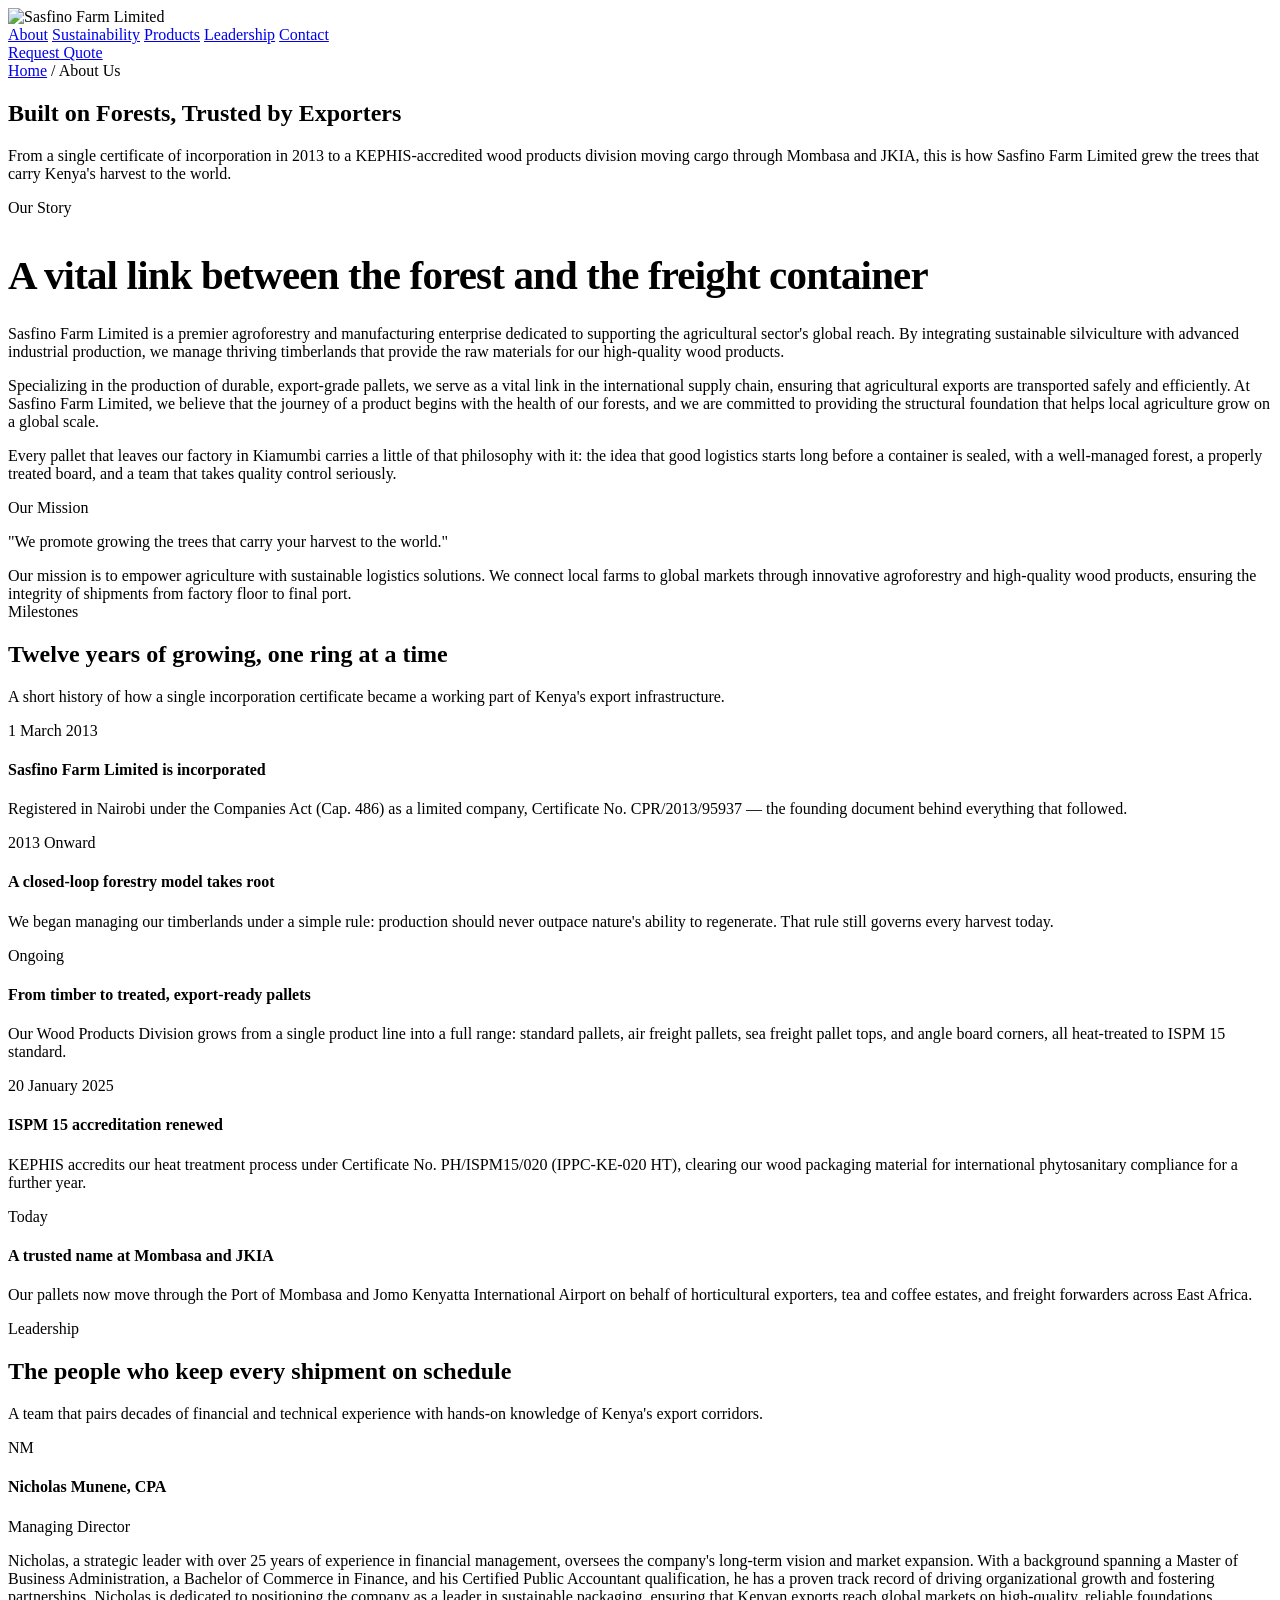
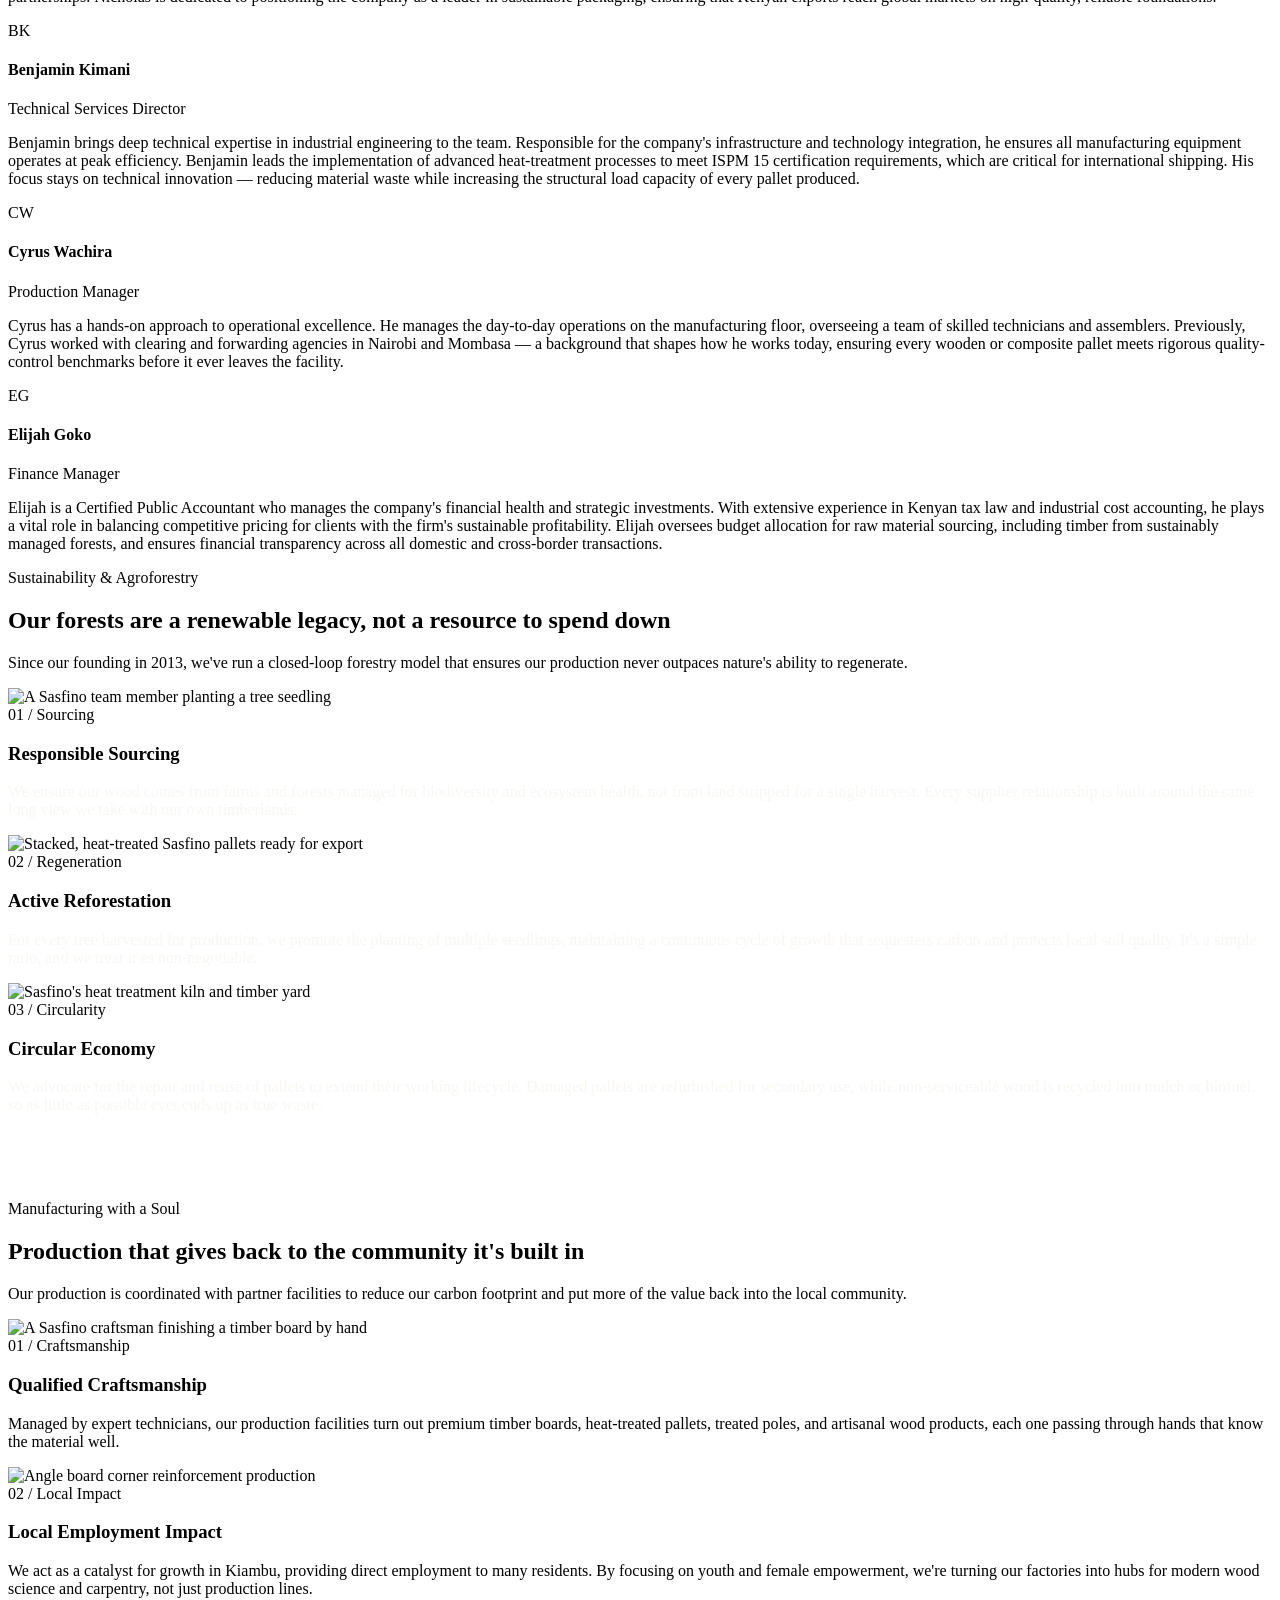
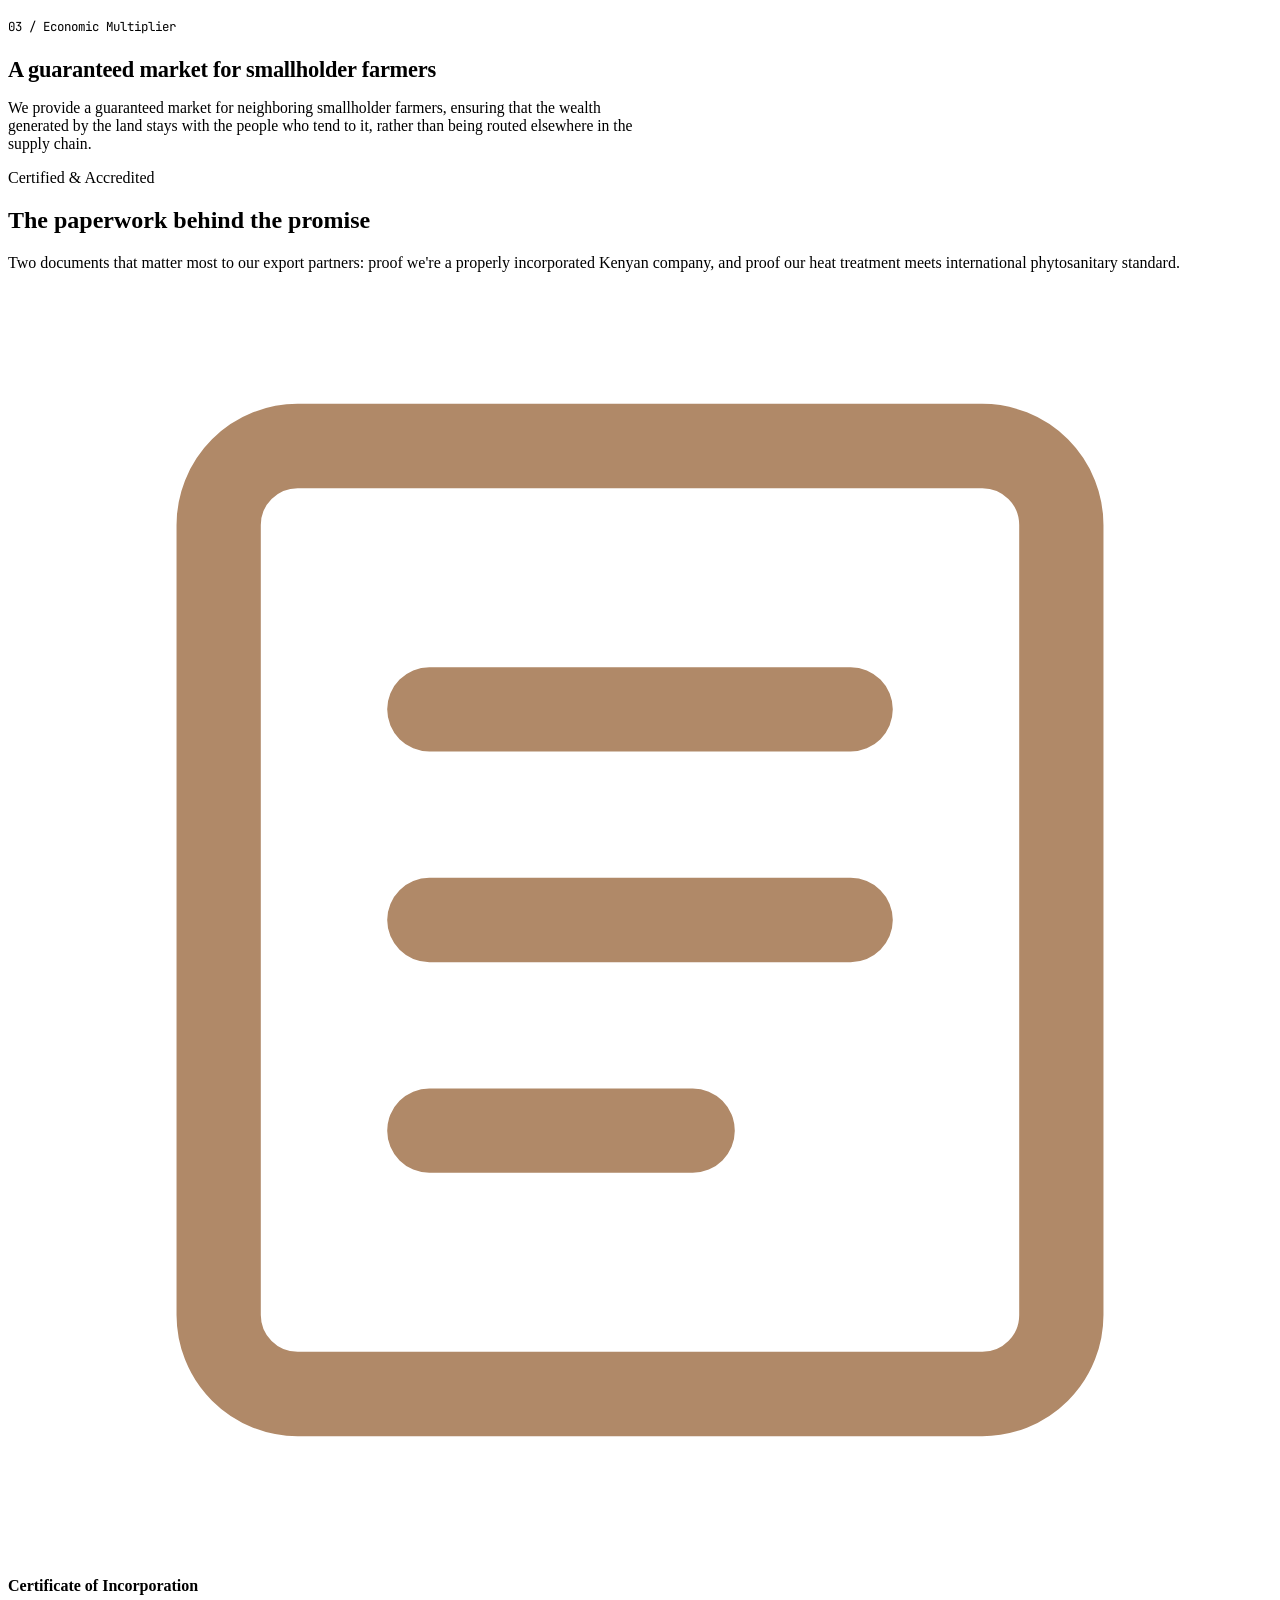
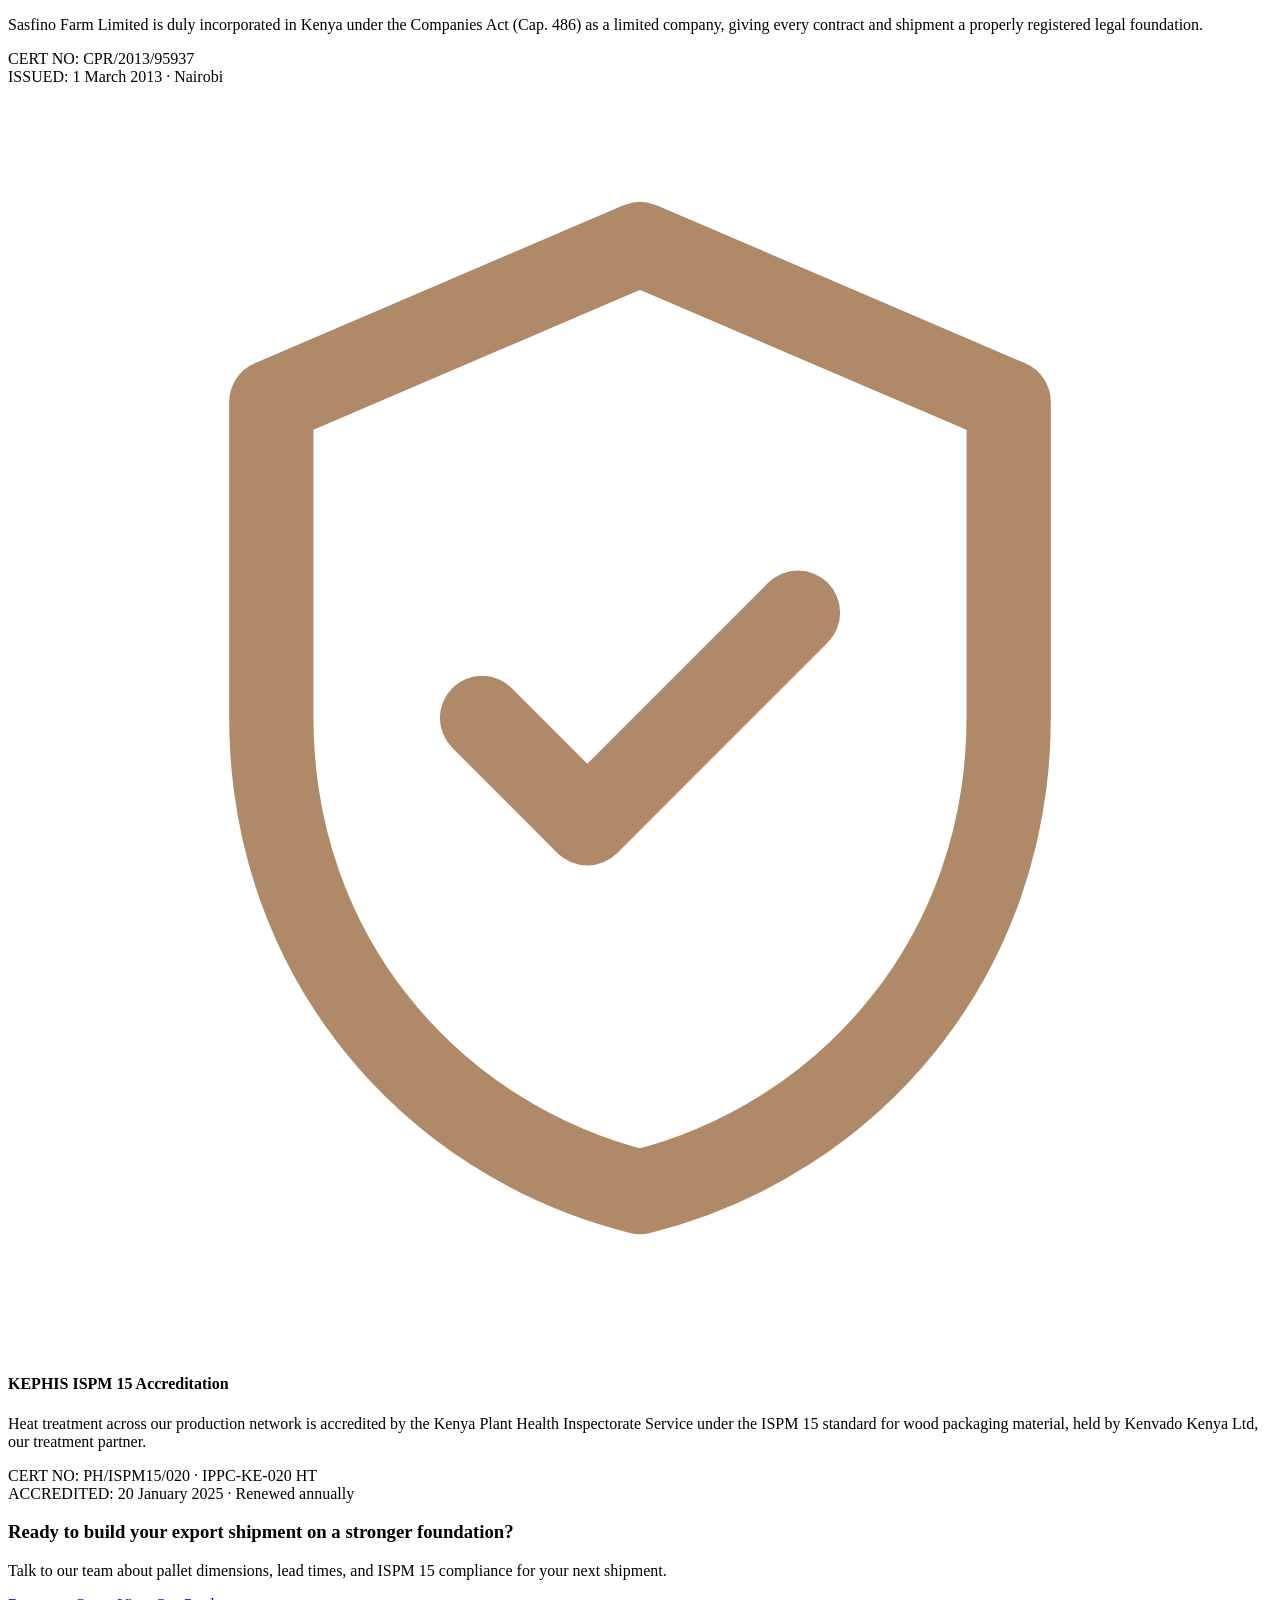
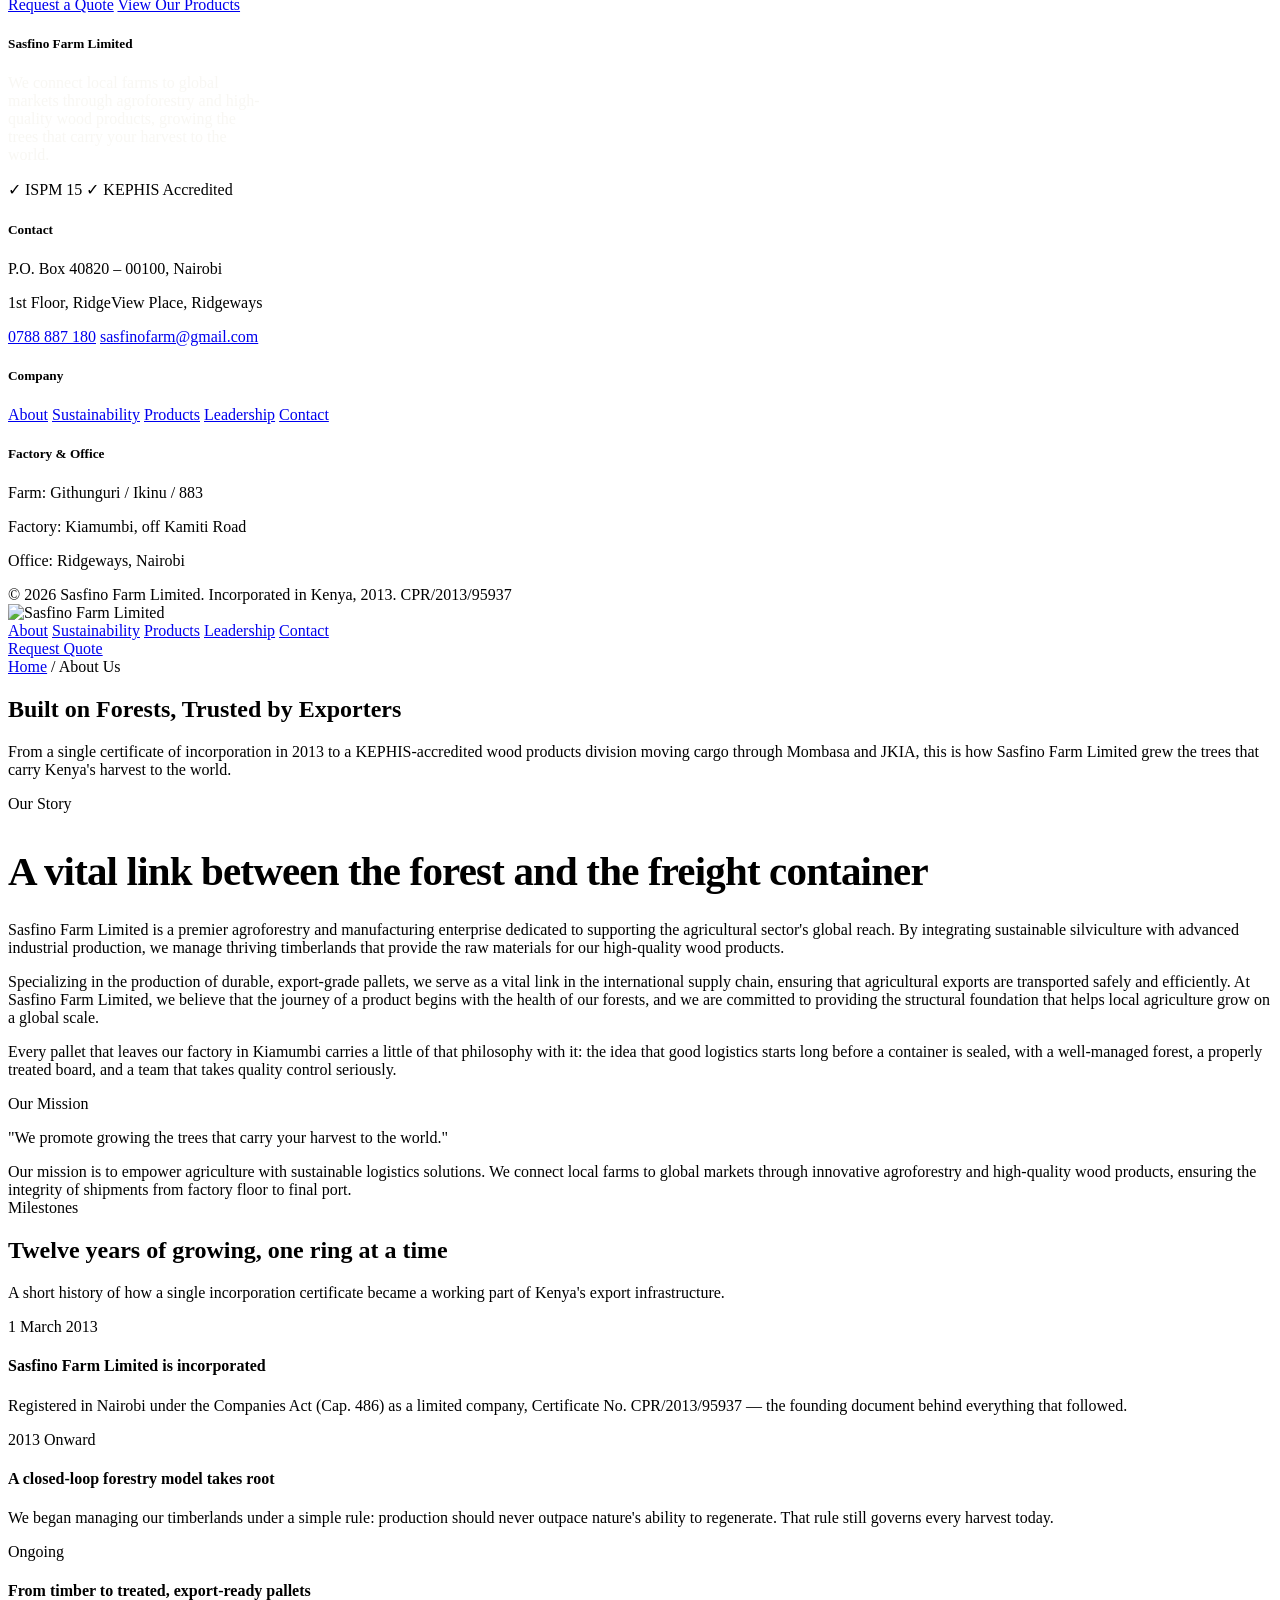
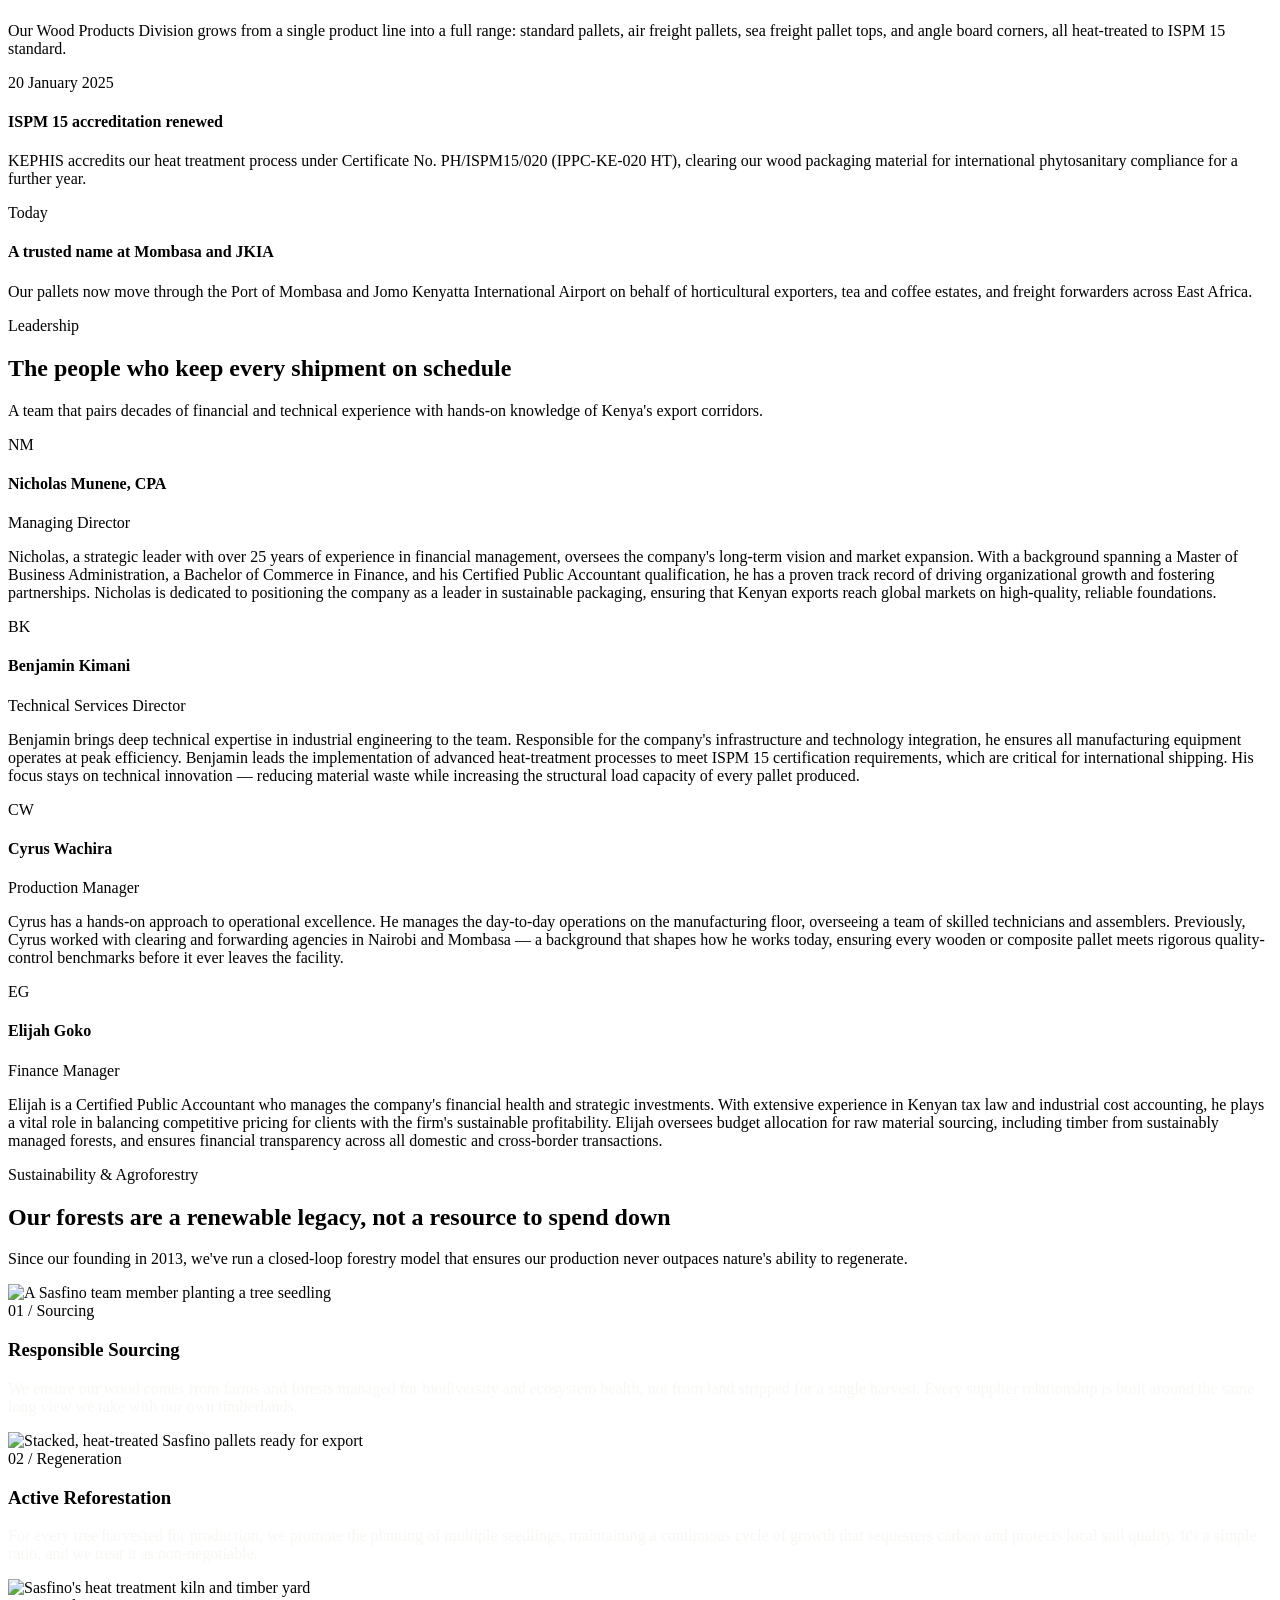
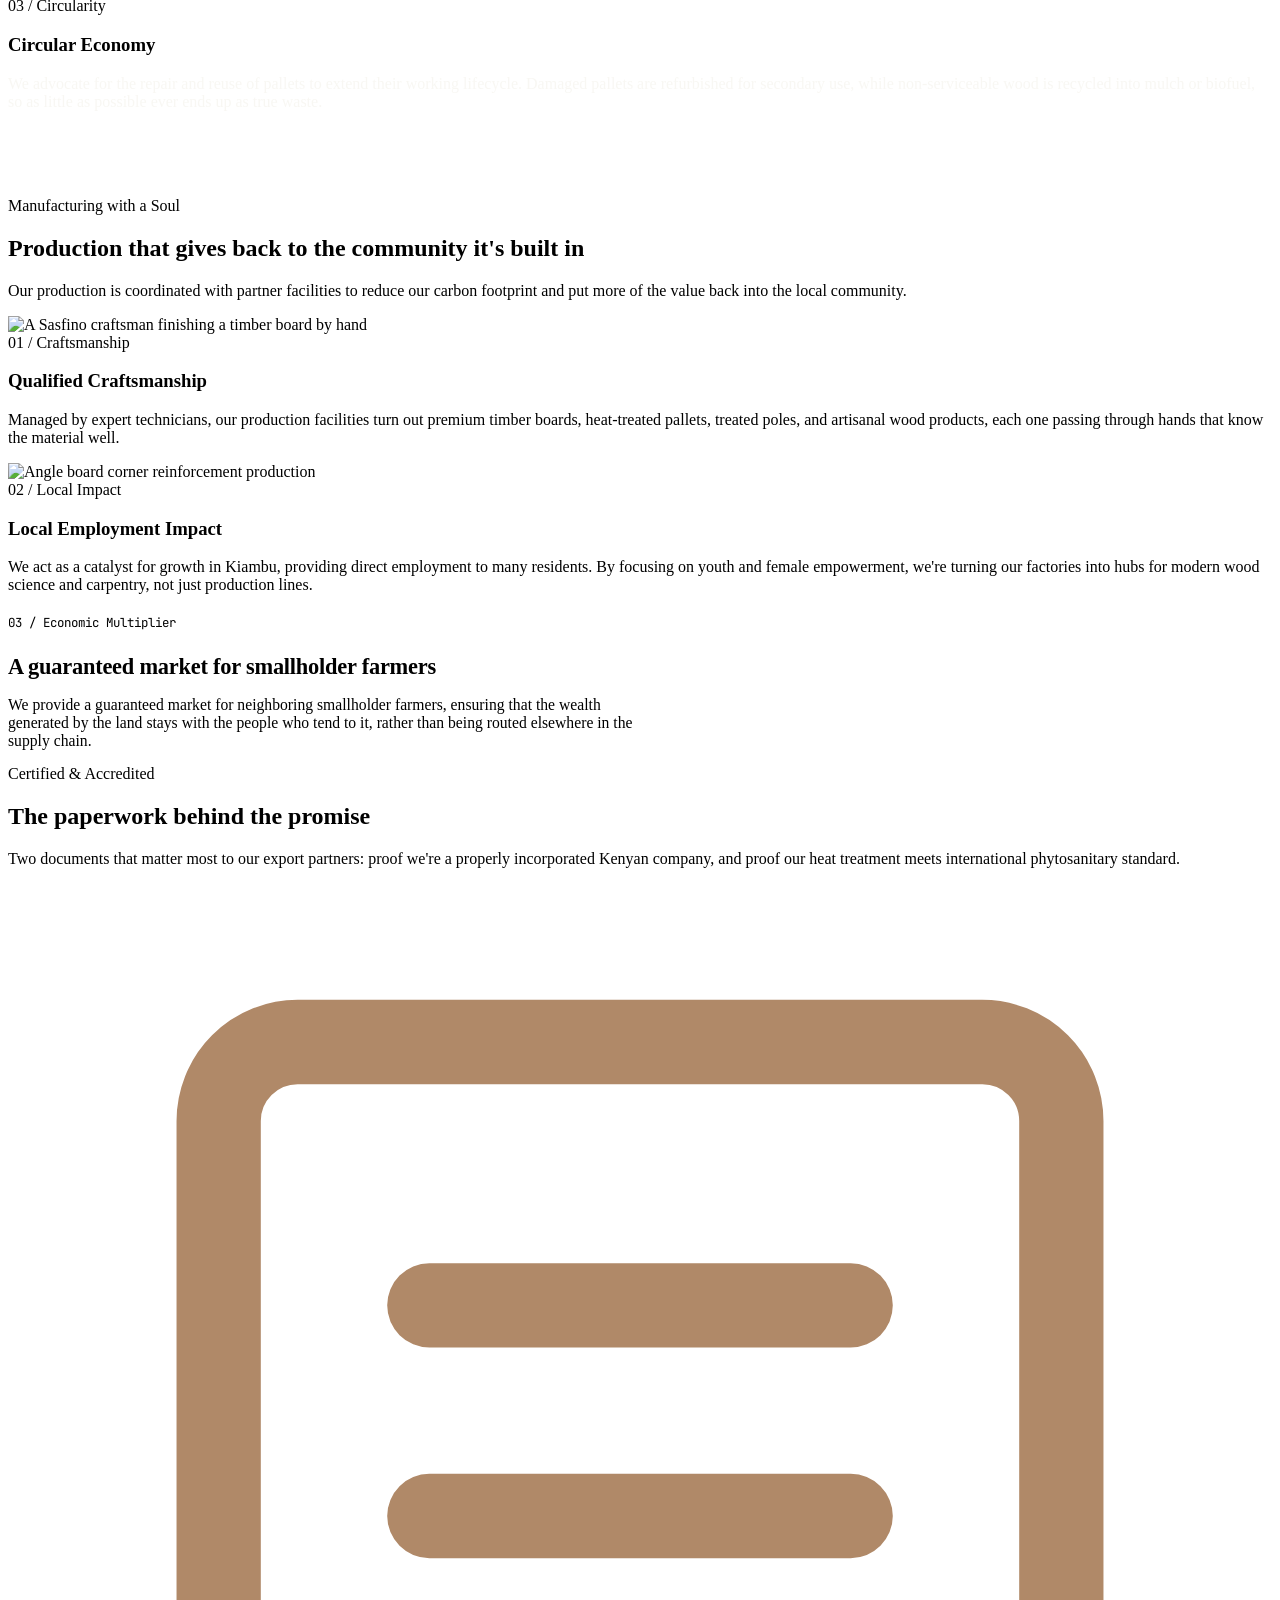
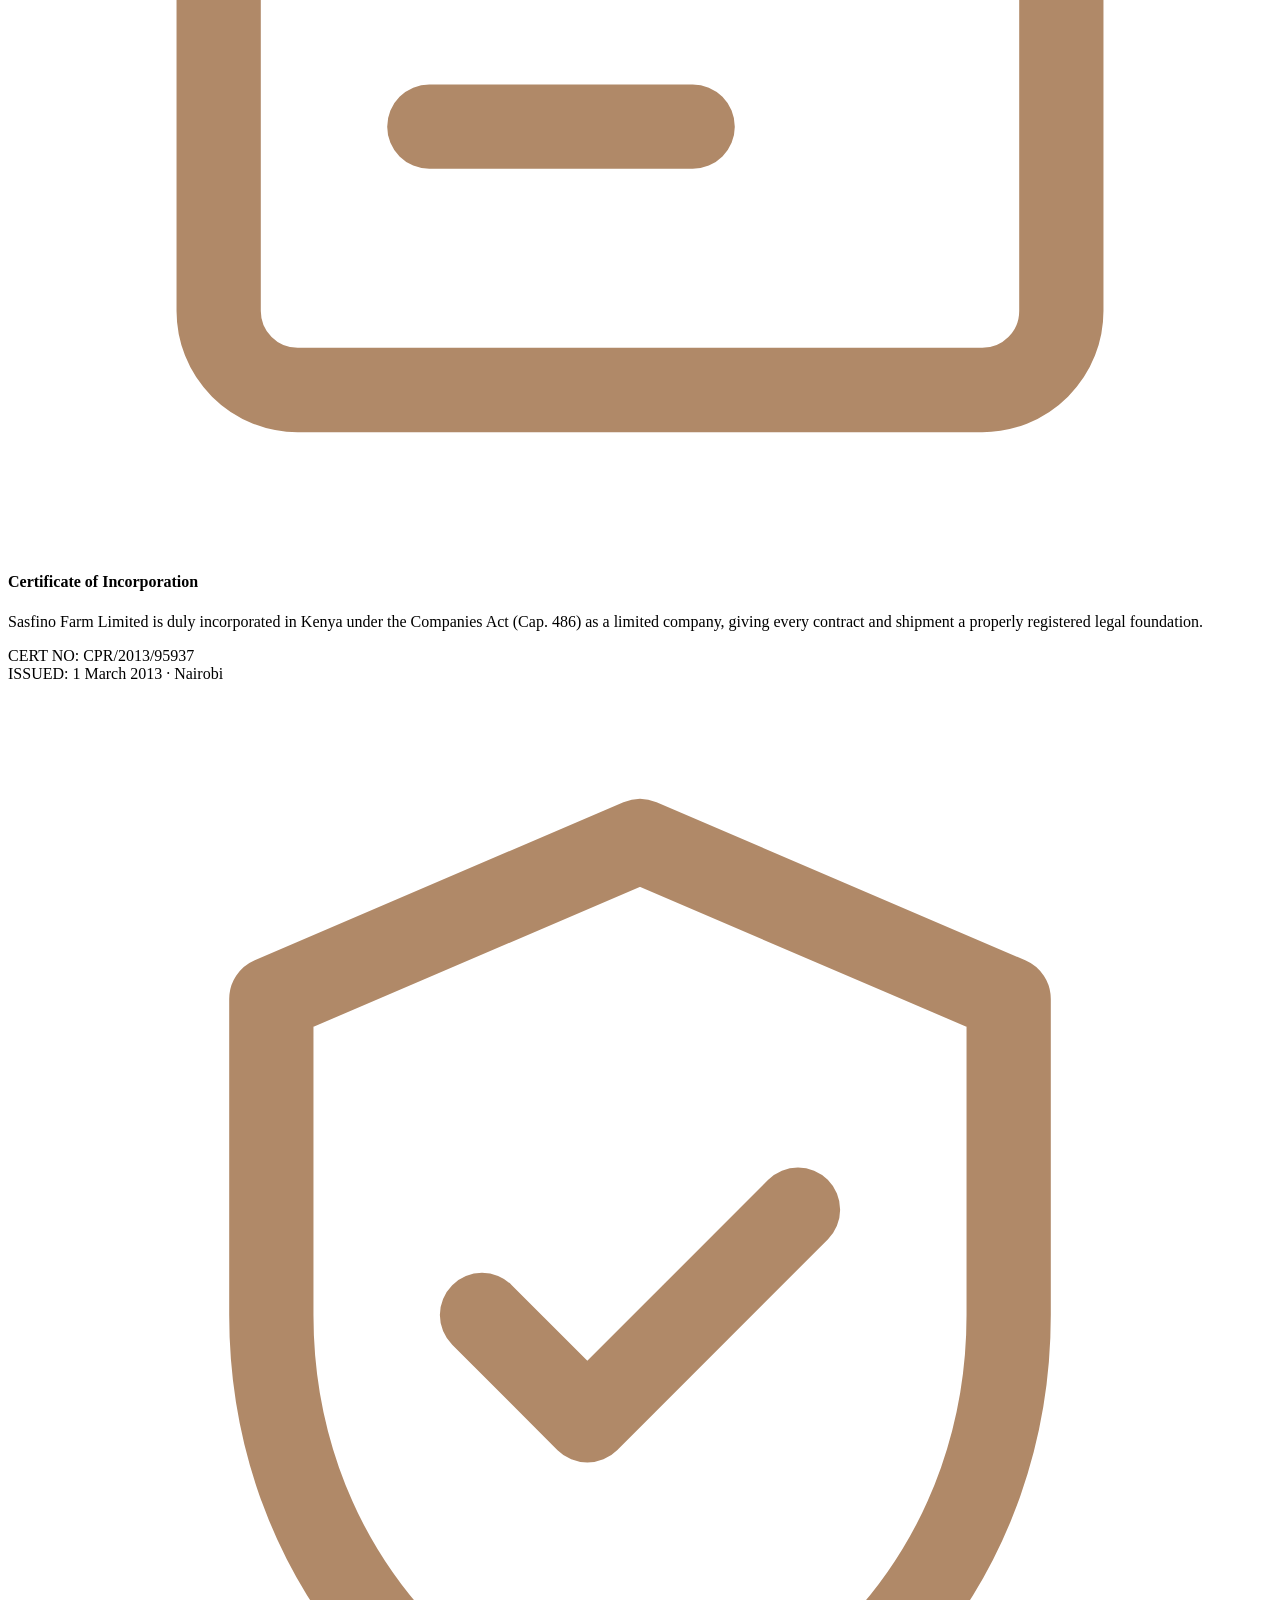
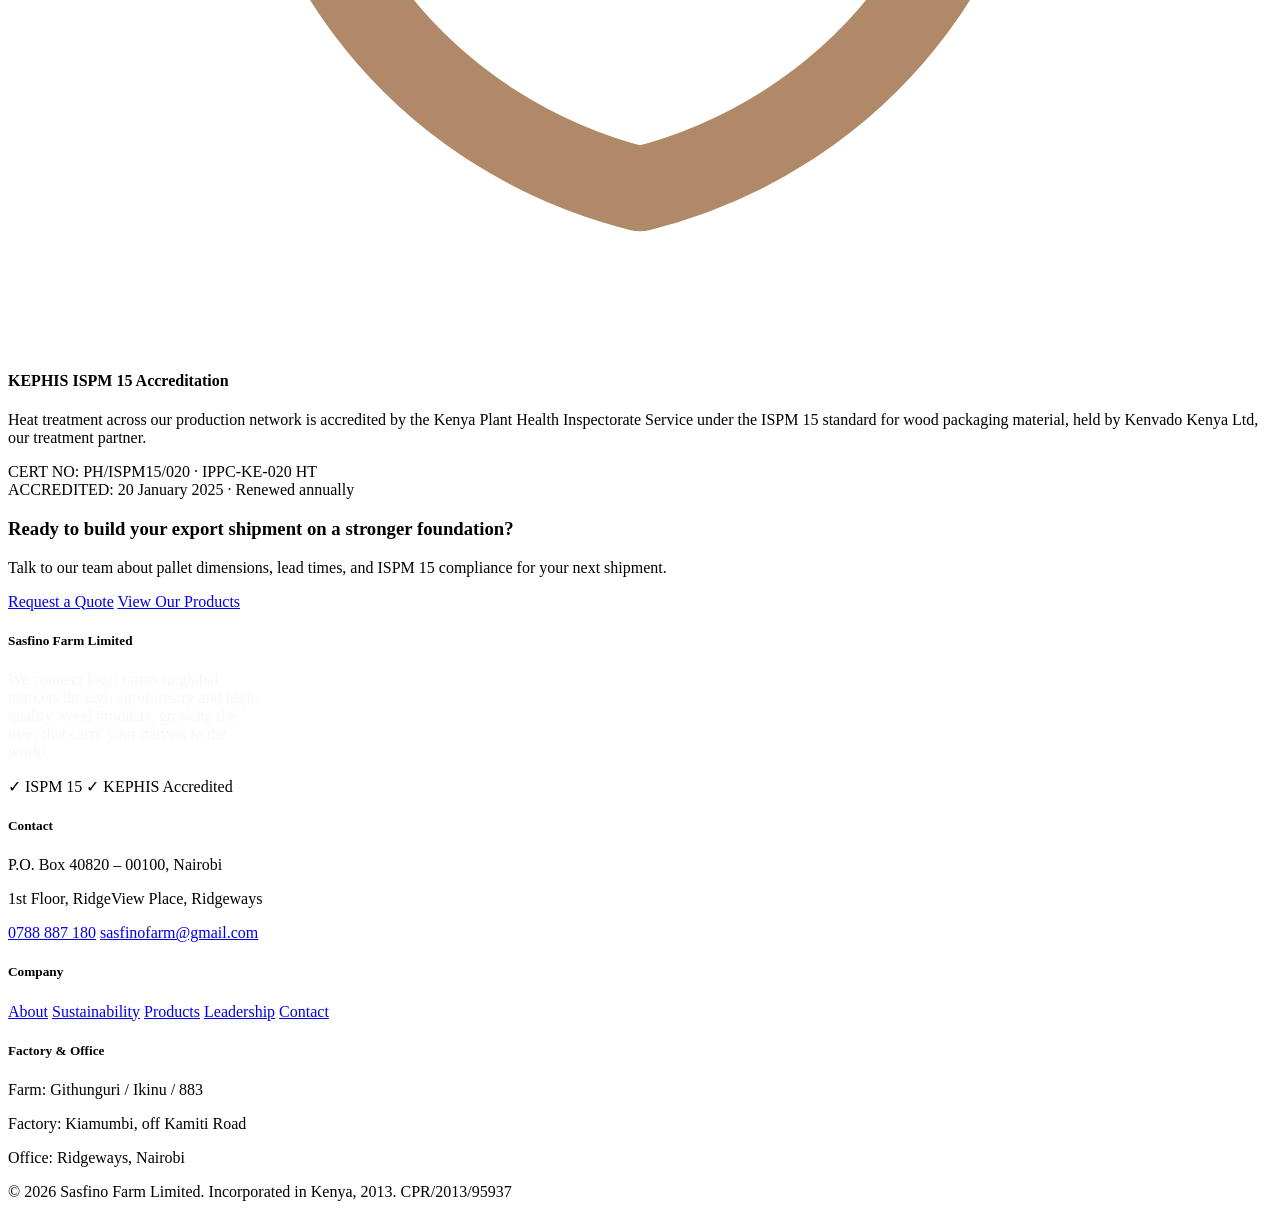
==== about.html @ 7dd3f529 "Create about.html" ====
<!DOCTYPE html>
<html lang="en">
<head>
<meta charset="UTF-8">
<meta name="viewport" content="width=device-width, initial-scale=1.0">
<title>About Us — Sasfino Farm Limited</title>
<link rel="preconnect" href="https://fonts.googleapis.com">
<link rel="preconnect" href="https://fonts.gstatic.com" crossorigin>
<link href="https://fonts.googleapis.com/css2?family=Space+Grotesk:wght@400;500;600;700&family=Inter:wght@400;500;600;700&family=JetBrains+Mono:wght@400;500;700&display=swap" rel="stylesheet">
<link rel="stylesheet" href="style.css">
</head>
<body>

<header class="site-header">
  <div class="wrap">
    <div class="logo">
      <img src="sasfino_logo.png" alt="Sasfino Farm Limited" class="logo-img">
    </div>
    <nav class="main-nav">
      <a href="about.html">About</a>
      <a href="index.html#sustainability">Sustainability</a>
      <a href="products.html">Products</a>
      <a href="index.html#leadership">Leadership</a>
      <a href="contact.html">Contact</a>
    </nav>
    <a href="contact.html" class="btn btn-primary">Request Quote</a>
  </div>
</header>

<section class="page-banner">
  <div class="banner-photo" style="background-image:url('slide-reforestation.jpg')"></div>
  <div class="banner-overlay"></div>
  <div class="wrap">
    <div class="breadcrumb"><a href="index.html">Home</a> / About Us</div>
    <h1 class="reveal is-visible">Built on Forests, Trusted by Exporters</h1>
    <p class="sub reveal is-visible">From a single certificate of incorporation in 2013 to a KEPHIS-accredited wood products division moving cargo through Mombasa and JKIA, this is how Sasfino Farm Limited grew the trees that carry Kenya's harvest to the world.</p>
  </div>
</section>

<section id="our-story">
  <div class="wrap">
    <div class="story-grid">
      <div class="story-copy reveal">
        <span class="eyebrow">Our Story</span>
        <h2 style="font-size:clamp(1.8rem,3.2vw,2.6rem); font-weight:600; letter-spacing:-0.02em; margin-bottom:26px;">A vital link between the forest and the freight container</h2>
        <p>Sasfino Farm Limited is a premier agroforestry and manufacturing enterprise dedicated to supporting the agricultural sector's global reach. By integrating sustainable silviculture with advanced industrial production, we manage thriving timberlands that provide the raw materials for our high-quality wood products.</p>
        <p>Specializing in the production of durable, export-grade pallets, we serve as a vital link in the international supply chain, ensuring that agricultural exports are transported safely and efficiently. At Sasfino Farm Limited, we believe that the journey of a product begins with the health of our forests, and we are committed to providing the structural foundation that helps local agriculture grow on a global scale.</p>
        <p>Every pallet that leaves our factory in Kiamumbi carries a little of that philosophy with it: the idea that good logistics starts long before a container is sealed, with a well-managed forest, a properly treated board, and a team that takes quality control seriously.</p>
      </div>
      <div class="mission-quote reveal">
        <div class="mq-label">Our Mission</div>
        <p>"We promote growing the trees that carry your harvest to the world."</p>
        <div class="mq-sub">Our mission is to empower agriculture with sustainable logistics solutions. We connect local farms to global markets through innovative agroforestry and high-quality wood products, ensuring the integrity of shipments from factory floor to final port.</div>
      </div>
    </div>
  </div>
</section>

<section style="background:var(--white); border-top:1px solid var(--line); border-bottom:1px solid var(--line);">
  <div class="wrap">
    <div class="section-head reveal">
      <span class="eyebrow">Milestones</span>
      <h2>Twelve years of growing, one ring at a time</h2>
      <p>A short history of how a single incorporation certificate became a working part of Kenya's export infrastructure.</p>
    </div>
    <div class="timeline">
      <div class="timeline-item reveal">
        <span class="tl-year">1 March 2013</span>
        <h4>Sasfino Farm Limited is incorporated</h4>
        <p>Registered in Nairobi under the Companies Act (Cap. 486) as a limited company, Certificate No. CPR/2013/95937 — the founding document behind everything that followed.</p>
      </div>
      <div class="timeline-item reveal">
        <span class="tl-year">2013 Onward</span>
        <h4>A closed-loop forestry model takes root</h4>
        <p>We began managing our timberlands under a simple rule: production should never outpace nature's ability to regenerate. That rule still governs every harvest today.</p>
      </div>
      <div class="timeline-item reveal">
        <span class="tl-year">Ongoing</span>
        <h4>From timber to treated, export-ready pallets</h4>
        <p>Our Wood Products Division grows from a single product line into a full range: standard pallets, air freight pallets, sea freight pallet tops, and angle board corners, all heat-treated to ISPM 15 standard.</p>
      </div>
      <div class="timeline-item reveal">
        <span class="tl-year">20 January 2025</span>
        <h4>ISPM 15 accreditation renewed</h4>
        <p>KEPHIS accredits our heat treatment process under Certificate No. PH/ISPM15/020 (IPPC-KE-020 HT), clearing our wood packaging material for international phytosanitary compliance for a further year.</p>
      </div>
      <div class="timeline-item reveal">
        <span class="tl-year">Today</span>
        <h4>A trusted name at Mombasa and JKIA</h4>
        <p>Our pallets now move through the Port of Mombasa and Jomo Kenyatta International Airport on behalf of horticultural exporters, tea and coffee estates, and freight forwarders across East Africa.</p>
      </div>
    </div>
  </div>
</section>

<section id="leadership-detail">
  <div class="wrap">
    <div class="section-head reveal">
      <span class="eyebrow">Leadership</span>
      <h2>The people who keep every shipment on schedule</h2>
      <p>A team that pairs decades of financial and technical experience with hands-on knowledge of Kenya's export corridors.</p>
    </div>
    <div class="leader-detail-grid">
      <div class="leader-detail-card reveal">
        <div class="avatar">NM</div>
        <h4>Nicholas Munene, CPA</h4>
        <div class="role">Managing Director</div>
        <p>Nicholas, a strategic leader with over 25 years of experience in financial management, oversees the company's long-term vision and market expansion. With a background spanning a Master of Business Administration, a Bachelor of Commerce in Finance, and his Certified Public Accountant qualification, he has a proven track record of driving organizational growth and fostering partnerships. Nicholas is dedicated to positioning the company as a leader in sustainable packaging, ensuring that Kenyan exports reach global markets on high-quality, reliable foundations.</p>
      </div>
      <div class="leader-detail-card reveal">
        <div class="avatar">BK</div>
        <h4>Benjamin Kimani</h4>
        <div class="role">Technical Services Director</div>
        <p>Benjamin brings deep technical expertise in industrial engineering to the team. Responsible for the company's infrastructure and technology integration, he ensures all manufacturing equipment operates at peak efficiency. Benjamin leads the implementation of advanced heat-treatment processes to meet ISPM 15 certification requirements, which are critical for international shipping. His focus stays on technical innovation — reducing material waste while increasing the structural load capacity of every pallet produced.</p>
      </div>
      <div class="leader-detail-card reveal">
        <div class="avatar">CW</div>
        <h4>Cyrus Wachira</h4>
        <div class="role">Production Manager</div>
        <p>Cyrus has a hands-on approach to operational excellence. He manages the day-to-day operations on the manufacturing floor, overseeing a team of skilled technicians and assemblers. Previously, Cyrus worked with clearing and forwarding agencies in Nairobi and Mombasa — a background that shapes how he works today, ensuring every wooden or composite pallet meets rigorous quality-control benchmarks before it ever leaves the facility.</p>
      </div>
      <div class="leader-detail-card reveal">
        <div class="avatar">EG</div>
        <h4>Elijah Goko</h4>
        <div class="role">Finance Manager</div>
        <p>Elijah is a Certified Public Accountant who manages the company's financial health and strategic investments. With extensive experience in Kenyan tax law and industrial cost accounting, he plays a vital role in balancing competitive pricing for clients with the firm's sustainable profitability. Elijah oversees budget allocation for raw material sourcing, including timber from sustainably managed forests, and ensures financial transparency across all domestic and cross-border transactions.</p>
      </div>
    </div>
  </div>
</section>

<section class="blueprint-section" style="padding-bottom:70px;">
  <div class="wrap">
    <div class="section-head reveal">
      <span class="eyebrow">Sustainability & Agroforestry</span>
      <h2>Our forests are a renewable legacy, not a resource to spend down</h2>
      <p>Since our founding in 2013, we've run a closed-loop forestry model that ensures our production never outpaces nature's ability to regenerate.</p>
    </div>

    <div class="split-block">
      <div class="split-photo reveal">
        <img src="slide-reforestation.jpg" alt="A Sasfino team member planting a tree seedling">
      </div>
      <div class="split-copy reveal">
        <span class="idx">01 / Sourcing</span>
        <h3 style="color:var(--paper);">Responsible Sourcing</h3>
        <p style="color:rgba(245,244,239,0.72);">We ensure our wood comes from farms and forests managed for biodiversity and ecosystem health, not from land stripped for a single harvest. Every supplier relationship is built around the same long view we take with our own timberlands.</p>
      </div>
    </div>

    <div class="split-block reverse">
      <div class="split-photo reveal">
        <img src="slide-pallets.jpg" alt="Stacked, heat-treated Sasfino pallets ready for export">
      </div>
      <div class="split-copy reveal">
        <span class="idx">02 / Regeneration</span>
        <h3 style="color:var(--paper);">Active Reforestation</h3>
        <p style="color:rgba(245,244,239,0.72);">For every tree harvested for production, we promote the planting of multiple seedlings, maintaining a continuous cycle of growth that sequesters carbon and protects local soil quality. It's a simple ratio, and we treat it as non-negotiable.</p>
      </div>
    </div>

    <div class="split-block">
      <div class="split-photo reveal">
        <img src="slide-kiln.jpg" alt="Sasfino's heat treatment kiln and timber yard">
      </div>
      <div class="split-copy reveal">
        <span class="idx">03 / Circularity</span>
        <h3 style="color:var(--paper);">Circular Economy</h3>
        <p style="color:rgba(245,244,239,0.72);">We advocate for the repair and reuse of pallets to extend their working lifecycle. Damaged pallets are refurbished for secondary use, while non-serviceable wood is recycled into mulch or biofuel, so as little as possible ever ends up as true waste.</p>
      </div>
    </div>
  </div>
</section>

<section id="manufacturing-soul">
  <div class="wrap">
    <div class="section-head reveal">
      <span class="eyebrow">Manufacturing with a Soul</span>
      <h2>Production that gives back to the community it's built in</h2>
      <p>Our production is coordinated with partner facilities to reduce our carbon footprint and put more of the value back into the local community.</p>
    </div>

    <div class="split-block">
      <div class="split-photo reveal">
        <img src="craftsmanship.jpg" alt="A Sasfino craftsman finishing a timber board by hand">
      </div>
      <div class="split-copy reveal">
        <span class="idx">01 / Craftsmanship</span>
        <h3>Qualified Craftsmanship</h3>
        <p>Managed by expert technicians, our production facilities turn out premium timber boards, heat-treated pallets, treated poles, and artisanal wood products, each one passing through hands that know the material well.</p>
      </div>
    </div>

    <div class="split-block reverse">
      <div class="split-photo reveal">
        <img src="slide-angleboard.jpg" alt="Angle board corner reinforcement production">
      </div>
      <div class="split-copy reveal">
        <span class="idx">02 / Local Impact</span>
        <h3>Local Employment Impact</h3>
        <p>We act as a catalyst for growth in Kiambu, providing direct employment to many residents. By focusing on youth and female empowerment, we're turning our factories into hubs for modern wood science and carpentry, not just production lines.</p>
      </div>
    </div>

    <div style="max-width:640px; margin-top:20px;" class="reveal">
      <span class="idx" style="font-family:'JetBrains Mono',monospace; font-size:.78rem; color:var(--sage); margin-bottom:14px; display:block;">03 / Economic Multiplier</span>
      <h3 style="font-size:1.4rem; font-weight:600; margin-bottom:14px; letter-spacing:-0.01em;">A guaranteed market for smallholder farmers</h3>
      <p style="color:var(--slate); font-size:.98rem;">We provide a guaranteed market for neighboring smallholder farmers, ensuring that the wealth generated by the land stays with the people who tend to it, rather than being routed elsewhere in the supply chain.</p>
    </div>
  </div>
</section>

<section class="blueprint-section">
  <div class="wrap">
    <div class="section-head reveal">
      <span class="eyebrow">Certified & Accredited</span>
      <h2>The paperwork behind the promise</h2>
      <p>Two documents that matter most to our export partners: proof we're a properly incorporated Kenyan company, and proof our heat treatment meets international phytosanitary standard.</p>
    </div>
    <div class="cert-grid">
      <div class="cert-card reveal">
        <div class="cert-icon">
          <svg viewBox="0 0 24 24" fill="none" xmlns="http://www.w3.org/2000/svg">
            <rect x="4" y="3" width="16" height="18" rx="1.5" stroke="#B08968" stroke-width="1.6"/>
            <path d="M8 8h8M8 12h8M8 16h5" stroke="#B08968" stroke-width="1.6" stroke-linecap="round"/>
          </svg>
        </div>
        <h4>Certificate of Incorporation</h4>
        <p>Sasfino Farm Limited is duly incorporated in Kenya under the Companies Act (Cap. 486) as a limited company, giving every contract and shipment a properly registered legal foundation.</p>
        <div class="cert-meta">
          CERT NO: CPR/2013/95937<br>
          ISSUED: 1 March 2013 · Nairobi
        </div>
      </div>
      <div class="cert-card reveal">
        <div class="cert-icon">
          <svg viewBox="0 0 24 24" fill="none" xmlns="http://www.w3.org/2000/svg">
            <path d="M12 3l7 3v6c0 4.5-3 8-7 9-4-1-7-4.5-7-9V6l7-3z" stroke="#B08968" stroke-width="1.6" stroke-linejoin="round"/>
            <path d="M9 12l2 2 4-4" stroke="#B08968" stroke-width="1.6" stroke-linecap="round" stroke-linejoin="round"/>
          </svg>
        </div>
        <h4>KEPHIS ISPM 15 Accreditation</h4>
        <p>Heat treatment across our production network is accredited by the Kenya Plant Health Inspectorate Service under the ISPM 15 standard for wood packaging material, held by Kenvado Kenya Ltd, our treatment partner.</p>
        <div class="cert-meta">
          CERT NO: PH/ISPM15/020 · IPPC-KE-020 HT<br>
          ACCREDITED: 20 January 2025 · Renewed annually
        </div>
      </div>
    </div>
  </div>
</section>

<section style="padding-top:0;">
  <div class="wrap">
    <div class="cta-banner reveal">
      <div>
        <h3>Ready to build your export shipment on a stronger foundation?</h3>
        <p>Talk to our team about pallet dimensions, lead times, and ISPM 15 compliance for your next shipment.</p>
      </div>
      <div class="cta-actions">
        <a href="contact.html" class="btn btn-primary">Request a Quote</a>
        <a href="products.html" class="btn btn-ghost">View Our Products</a>
      </div>
    </div>
  </div>
</section>

<footer id="contact">
  <div class="wrap">
    <div class="footer-grid">
      <div>
        <h5>Sasfino Farm Limited</h5>
        <p style="max-width:32ch; color:rgba(245,244,239,0.72);">We connect local farms to global markets through agroforestry and high-quality wood products, growing the trees that carry your harvest to the world.</p>
        <div class="cert-badges">
          <span class="cert-badge">✓ ISPM 15</span>
          <span class="cert-badge">✓ KEPHIS Accredited</span>
        </div>
      </div>
      <div>
        <h5>Contact</h5>
        <p>P.O. Box 40820 – 00100, Nairobi</p>
        <p>1st Floor, RidgeView Place, Ridgeways</p>
        <a href="tel:+254788887180">0788 887 180</a>
        <a href="mailto:sasfinofarm@gmail.com">sasfinofarm@gmail.com</a>
      </div>
      <div>
        <h5>Company</h5>
        <a href="about.html">About</a>
        <a href="index.html#sustainability">Sustainability</a>
        <a href="products.html">Products</a>
        <a href="index.html#leadership">Leadership</a>
        <a href="contact.html">Contact</a>
      </div>
      <div>
        <h5>Factory & Office</h5>
        <p>Farm: Githunguri / Ikinu / 883</p>
        <p>Factory: Kiamumbi, off Kamiti Road</p>
        <p>Office: Ridgeways, Nairobi</p>
      </div>
    </div>
    <div class="footer-bottom">
      <span>© 2026 Sasfino Farm Limited. Incorporated in Kenya, 2013.</span>
      <span class="mono">CPR/2013/95937</span>
    </div>
  </div>
</footer>

<script src="script.js"></script>

</body>
</html><!DOCTYPE html>
<html lang="en">
<head>
<meta charset="UTF-8">
<meta name="viewport" content="width=device-width, initial-scale=1.0">
<title>About Us — Sasfino Farm Limited</title>
<link rel="preconnect" href="https://fonts.googleapis.com">
<link rel="preconnect" href="https://fonts.gstatic.com" crossorigin>
<link href="https://fonts.googleapis.com/css2?family=Space+Grotesk:wght@400;500;600;700&family=Inter:wght@400;500;600;700&family=JetBrains+Mono:wght@400;500;700&display=swap" rel="stylesheet">
<link rel="stylesheet" href="style.css">
</head>
<body>

<header class="site-header">
  <div class="wrap">
    <div class="logo">
      <img src="sasfino_logo.png" alt="Sasfino Farm Limited" class="logo-img">
    </div>
    <nav class="main-nav">
      <a href="about.html">About</a>
      <a href="index.html#sustainability">Sustainability</a>
      <a href="products.html">Products</a>
      <a href="index.html#leadership">Leadership</a>
      <a href="contact.html">Contact</a>
    </nav>
    <a href="contact.html" class="btn btn-primary">Request Quote</a>
  </div>
</header>

<section class="page-banner">
  <div class="banner-photo" style="background-image:url('slide-reforestation.jpg')"></div>
  <div class="banner-overlay"></div>
  <div class="wrap">
    <div class="breadcrumb"><a href="index.html">Home</a> / About Us</div>
    <h1 class="reveal is-visible">Built on Forests, Trusted by Exporters</h1>
    <p class="sub reveal is-visible">From a single certificate of incorporation in 2013 to a KEPHIS-accredited wood products division moving cargo through Mombasa and JKIA, this is how Sasfino Farm Limited grew the trees that carry Kenya's harvest to the world.</p>
  </div>
</section>

<section id="our-story">
  <div class="wrap">
    <div class="story-grid">
      <div class="story-copy reveal">
        <span class="eyebrow">Our Story</span>
        <h2 style="font-size:clamp(1.8rem,3.2vw,2.6rem); font-weight:600; letter-spacing:-0.02em; margin-bottom:26px;">A vital link between the forest and the freight container</h2>
        <p>Sasfino Farm Limited is a premier agroforestry and manufacturing enterprise dedicated to supporting the agricultural sector's global reach. By integrating sustainable silviculture with advanced industrial production, we manage thriving timberlands that provide the raw materials for our high-quality wood products.</p>
        <p>Specializing in the production of durable, export-grade pallets, we serve as a vital link in the international supply chain, ensuring that agricultural exports are transported safely and efficiently. At Sasfino Farm Limited, we believe that the journey of a product begins with the health of our forests, and we are committed to providing the structural foundation that helps local agriculture grow on a global scale.</p>
        <p>Every pallet that leaves our factory in Kiamumbi carries a little of that philosophy with it: the idea that good logistics starts long before a container is sealed, with a well-managed forest, a properly treated board, and a team that takes quality control seriously.</p>
      </div>
      <div class="mission-quote reveal">
        <div class="mq-label">Our Mission</div>
        <p>"We promote growing the trees that carry your harvest to the world."</p>
        <div class="mq-sub">Our mission is to empower agriculture with sustainable logistics solutions. We connect local farms to global markets through innovative agroforestry and high-quality wood products, ensuring the integrity of shipments from factory floor to final port.</div>
      </div>
    </div>
  </div>
</section>

<section style="background:var(--white); border-top:1px solid var(--line); border-bottom:1px solid var(--line);">
  <div class="wrap">
    <div class="section-head reveal">
      <span class="eyebrow">Milestones</span>
      <h2>Twelve years of growing, one ring at a time</h2>
      <p>A short history of how a single incorporation certificate became a working part of Kenya's export infrastructure.</p>
    </div>
    <div class="timeline">
      <div class="timeline-item reveal">
        <span class="tl-year">1 March 2013</span>
        <h4>Sasfino Farm Limited is incorporated</h4>
        <p>Registered in Nairobi under the Companies Act (Cap. 486) as a limited company, Certificate No. CPR/2013/95937 — the founding document behind everything that followed.</p>
      </div>
      <div class="timeline-item reveal">
        <span class="tl-year">2013 Onward</span>
        <h4>A closed-loop forestry model takes root</h4>
        <p>We began managing our timberlands under a simple rule: production should never outpace nature's ability to regenerate. That rule still governs every harvest today.</p>
      </div>
      <div class="timeline-item reveal">
        <span class="tl-year">Ongoing</span>
        <h4>From timber to treated, export-ready pallets</h4>
        <p>Our Wood Products Division grows from a single product line into a full range: standard pallets, air freight pallets, sea freight pallet tops, and angle board corners, all heat-treated to ISPM 15 standard.</p>
      </div>
      <div class="timeline-item reveal">
        <span class="tl-year">20 January 2025</span>
        <h4>ISPM 15 accreditation renewed</h4>
        <p>KEPHIS accredits our heat treatment process under Certificate No. PH/ISPM15/020 (IPPC-KE-020 HT), clearing our wood packaging material for international phytosanitary compliance for a further year.</p>
      </div>
      <div class="timeline-item reveal">
        <span class="tl-year">Today</span>
        <h4>A trusted name at Mombasa and JKIA</h4>
        <p>Our pallets now move through the Port of Mombasa and Jomo Kenyatta International Airport on behalf of horticultural exporters, tea and coffee estates, and freight forwarders across East Africa.</p>
      </div>
    </div>
  </div>
</section>

<section id="leadership-detail">
  <div class="wrap">
    <div class="section-head reveal">
      <span class="eyebrow">Leadership</span>
      <h2>The people who keep every shipment on schedule</h2>
      <p>A team that pairs decades of financial and technical experience with hands-on knowledge of Kenya's export corridors.</p>
    </div>
    <div class="leader-detail-grid">
      <div class="leader-detail-card reveal">
        <div class="avatar">NM</div>
        <h4>Nicholas Munene, CPA</h4>
        <div class="role">Managing Director</div>
        <p>Nicholas, a strategic leader with over 25 years of experience in financial management, oversees the company's long-term vision and market expansion. With a background spanning a Master of Business Administration, a Bachelor of Commerce in Finance, and his Certified Public Accountant qualification, he has a proven track record of driving organizational growth and fostering partnerships. Nicholas is dedicated to positioning the company as a leader in sustainable packaging, ensuring that Kenyan exports reach global markets on high-quality, reliable foundations.</p>
      </div>
      <div class="leader-detail-card reveal">
        <div class="avatar">BK</div>
        <h4>Benjamin Kimani</h4>
        <div class="role">Technical Services Director</div>
        <p>Benjamin brings deep technical expertise in industrial engineering to the team. Responsible for the company's infrastructure and technology integration, he ensures all manufacturing equipment operates at peak efficiency. Benjamin leads the implementation of advanced heat-treatment processes to meet ISPM 15 certification requirements, which are critical for international shipping. His focus stays on technical innovation — reducing material waste while increasing the structural load capacity of every pallet produced.</p>
      </div>
      <div class="leader-detail-card reveal">
        <div class="avatar">CW</div>
        <h4>Cyrus Wachira</h4>
        <div class="role">Production Manager</div>
        <p>Cyrus has a hands-on approach to operational excellence. He manages the day-to-day operations on the manufacturing floor, overseeing a team of skilled technicians and assemblers. Previously, Cyrus worked with clearing and forwarding agencies in Nairobi and Mombasa — a background that shapes how he works today, ensuring every wooden or composite pallet meets rigorous quality-control benchmarks before it ever leaves the facility.</p>
      </div>
      <div class="leader-detail-card reveal">
        <div class="avatar">EG</div>
        <h4>Elijah Goko</h4>
        <div class="role">Finance Manager</div>
        <p>Elijah is a Certified Public Accountant who manages the company's financial health and strategic investments. With extensive experience in Kenyan tax law and industrial cost accounting, he plays a vital role in balancing competitive pricing for clients with the firm's sustainable profitability. Elijah oversees budget allocation for raw material sourcing, including timber from sustainably managed forests, and ensures financial transparency across all domestic and cross-border transactions.</p>
      </div>
    </div>
  </div>
</section>

<section class="blueprint-section" style="padding-bottom:70px;">
  <div class="wrap">
    <div class="section-head reveal">
      <span class="eyebrow">Sustainability & Agroforestry</span>
      <h2>Our forests are a renewable legacy, not a resource to spend down</h2>
      <p>Since our founding in 2013, we've run a closed-loop forestry model that ensures our production never outpaces nature's ability to regenerate.</p>
    </div>

    <div class="split-block">
      <div class="split-photo reveal">
        <img src="slide-reforestation.jpg" alt="A Sasfino team member planting a tree seedling">
      </div>
      <div class="split-copy reveal">
        <span class="idx">01 / Sourcing</span>
        <h3 style="color:var(--paper);">Responsible Sourcing</h3>
        <p style="color:rgba(245,244,239,0.72);">We ensure our wood comes from farms and forests managed for biodiversity and ecosystem health, not from land stripped for a single harvest. Every supplier relationship is built around the same long view we take with our own timberlands.</p>
      </div>
    </div>

    <div class="split-block reverse">
      <div class="split-photo reveal">
        <img src="slide-pallets.jpg" alt="Stacked, heat-treated Sasfino pallets ready for export">
      </div>
      <div class="split-copy reveal">
        <span class="idx">02 / Regeneration</span>
        <h3 style="color:var(--paper);">Active Reforestation</h3>
        <p style="color:rgba(245,244,239,0.72);">For every tree harvested for production, we promote the planting of multiple seedlings, maintaining a continuous cycle of growth that sequesters carbon and protects local soil quality. It's a simple ratio, and we treat it as non-negotiable.</p>
      </div>
    </div>

    <div class="split-block">
      <div class="split-photo reveal">
        <img src="slide-kiln.jpg" alt="Sasfino's heat treatment kiln and timber yard">
      </div>
      <div class="split-copy reveal">
        <span class="idx">03 / Circularity</span>
        <h3 style="color:var(--paper);">Circular Economy</h3>
        <p style="color:rgba(245,244,239,0.72);">We advocate for the repair and reuse of pallets to extend their working lifecycle. Damaged pallets are refurbished for secondary use, while non-serviceable wood is recycled into mulch or biofuel, so as little as possible ever ends up as true waste.</p>
      </div>
    </div>
  </div>
</section>

<section id="manufacturing-soul">
  <div class="wrap">
    <div class="section-head reveal">
      <span class="eyebrow">Manufacturing with a Soul</span>
      <h2>Production that gives back to the community it's built in</h2>
      <p>Our production is coordinated with partner facilities to reduce our carbon footprint and put more of the value back into the local community.</p>
    </div>

    <div class="split-block">
      <div class="split-photo reveal">
        <img src="craftsmanship.jpg" alt="A Sasfino craftsman finishing a timber board by hand">
      </div>
      <div class="split-copy reveal">
        <span class="idx">01 / Craftsmanship</span>
        <h3>Qualified Craftsmanship</h3>
        <p>Managed by expert technicians, our production facilities turn out premium timber boards, heat-treated pallets, treated poles, and artisanal wood products, each one passing through hands that know the material well.</p>
      </div>
    </div>

    <div class="split-block reverse">
      <div class="split-photo reveal">
        <img src="slide-angleboard.jpg" alt="Angle board corner reinforcement production">
      </div>
      <div class="split-copy reveal">
        <span class="idx">02 / Local Impact</span>
        <h3>Local Employment Impact</h3>
        <p>We act as a catalyst for growth in Kiambu, providing direct employment to many residents. By focusing on youth and female empowerment, we're turning our factories into hubs for modern wood science and carpentry, not just production lines.</p>
      </div>
    </div>

    <div style="max-width:640px; margin-top:20px;" class="reveal">
      <span class="idx" style="font-family:'JetBrains Mono',monospace; font-size:.78rem; color:var(--sage); margin-bottom:14px; display:block;">03 / Economic Multiplier</span>
      <h3 style="font-size:1.4rem; font-weight:600; margin-bottom:14px; letter-spacing:-0.01em;">A guaranteed market for smallholder farmers</h3>
      <p style="color:var(--slate); font-size:.98rem;">We provide a guaranteed market for neighboring smallholder farmers, ensuring that the wealth generated by the land stays with the people who tend to it, rather than being routed elsewhere in the supply chain.</p>
    </div>
  </div>
</section>

<section class="blueprint-section">
  <div class="wrap">
    <div class="section-head reveal">
      <span class="eyebrow">Certified & Accredited</span>
      <h2>The paperwork behind the promise</h2>
      <p>Two documents that matter most to our export partners: proof we're a properly incorporated Kenyan company, and proof our heat treatment meets international phytosanitary standard.</p>
    </div>
    <div class="cert-grid">
      <div class="cert-card reveal">
        <div class="cert-icon">
          <svg viewBox="0 0 24 24" fill="none" xmlns="http://www.w3.org/2000/svg">
            <rect x="4" y="3" width="16" height="18" rx="1.5" stroke="#B08968" stroke-width="1.6"/>
            <path d="M8 8h8M8 12h8M8 16h5" stroke="#B08968" stroke-width="1.6" stroke-linecap="round"/>
          </svg>
        </div>
        <h4>Certificate of Incorporation</h4>
        <p>Sasfino Farm Limited is duly incorporated in Kenya under the Companies Act (Cap. 486) as a limited company, giving every contract and shipment a properly registered legal foundation.</p>
        <div class="cert-meta">
          CERT NO: CPR/2013/95937<br>
          ISSUED: 1 March 2013 · Nairobi
        </div>
      </div>
      <div class="cert-card reveal">
        <div class="cert-icon">
          <svg viewBox="0 0 24 24" fill="none" xmlns="http://www.w3.org/2000/svg">
            <path d="M12 3l7 3v6c0 4.5-3 8-7 9-4-1-7-4.5-7-9V6l7-3z" stroke="#B08968" stroke-width="1.6" stroke-linejoin="round"/>
            <path d="M9 12l2 2 4-4" stroke="#B08968" stroke-width="1.6" stroke-linecap="round" stroke-linejoin="round"/>
          </svg>
        </div>
        <h4>KEPHIS ISPM 15 Accreditation</h4>
        <p>Heat treatment across our production network is accredited by the Kenya Plant Health Inspectorate Service under the ISPM 15 standard for wood packaging material, held by Kenvado Kenya Ltd, our treatment partner.</p>
        <div class="cert-meta">
          CERT NO: PH/ISPM15/020 · IPPC-KE-020 HT<br>
          ACCREDITED: 20 January 2025 · Renewed annually
        </div>
      </div>
    </div>
  </div>
</section>

<section style="padding-top:0;">
  <div class="wrap">
    <div class="cta-banner reveal">
      <div>
        <h3>Ready to build your export shipment on a stronger foundation?</h3>
        <p>Talk to our team about pallet dimensions, lead times, and ISPM 15 compliance for your next shipment.</p>
      </div>
      <div class="cta-actions">
        <a href="contact.html" class="btn btn-primary">Request a Quote</a>
        <a href="products.html" class="btn btn-ghost">View Our Products</a>
      </div>
    </div>
  </div>
</section>

<footer id="contact">
  <div class="wrap">
    <div class="footer-grid">
      <div>
        <h5>Sasfino Farm Limited</h5>
        <p style="max-width:32ch; color:rgba(245,244,239,0.72);">We connect local farms to global markets through agroforestry and high-quality wood products, growing the trees that carry your harvest to the world.</p>
        <div class="cert-badges">
          <span class="cert-badge">✓ ISPM 15</span>
          <span class="cert-badge">✓ KEPHIS Accredited</span>
        </div>
      </div>
      <div>
        <h5>Contact</h5>
        <p>P.O. Box 40820 – 00100, Nairobi</p>
        <p>1st Floor, RidgeView Place, Ridgeways</p>
        <a href="tel:+254788887180">0788 887 180</a>
        <a href="mailto:sasfinofarm@gmail.com">sasfinofarm@gmail.com</a>
      </div>
      <div>
        <h5>Company</h5>
        <a href="about.html">About</a>
        <a href="index.html#sustainability">Sustainability</a>
        <a href="products.html">Products</a>
        <a href="index.html#leadership">Leadership</a>
        <a href="contact.html">Contact</a>
      </div>
      <div>
        <h5>Factory & Office</h5>
        <p>Farm: Githunguri / Ikinu / 883</p>
        <p>Factory: Kiamumbi, off Kamiti Road</p>
        <p>Office: Ridgeways, Nairobi</p>
      </div>
    </div>
    <div class="footer-bottom">
      <span>© 2026 Sasfino Farm Limited. Incorporated in Kenya, 2013.</span>
      <span class="mono">CPR/2013/95937</span>
    </div>
  </div>
</footer>

<script src="script.js"></script>

</body>
</html>
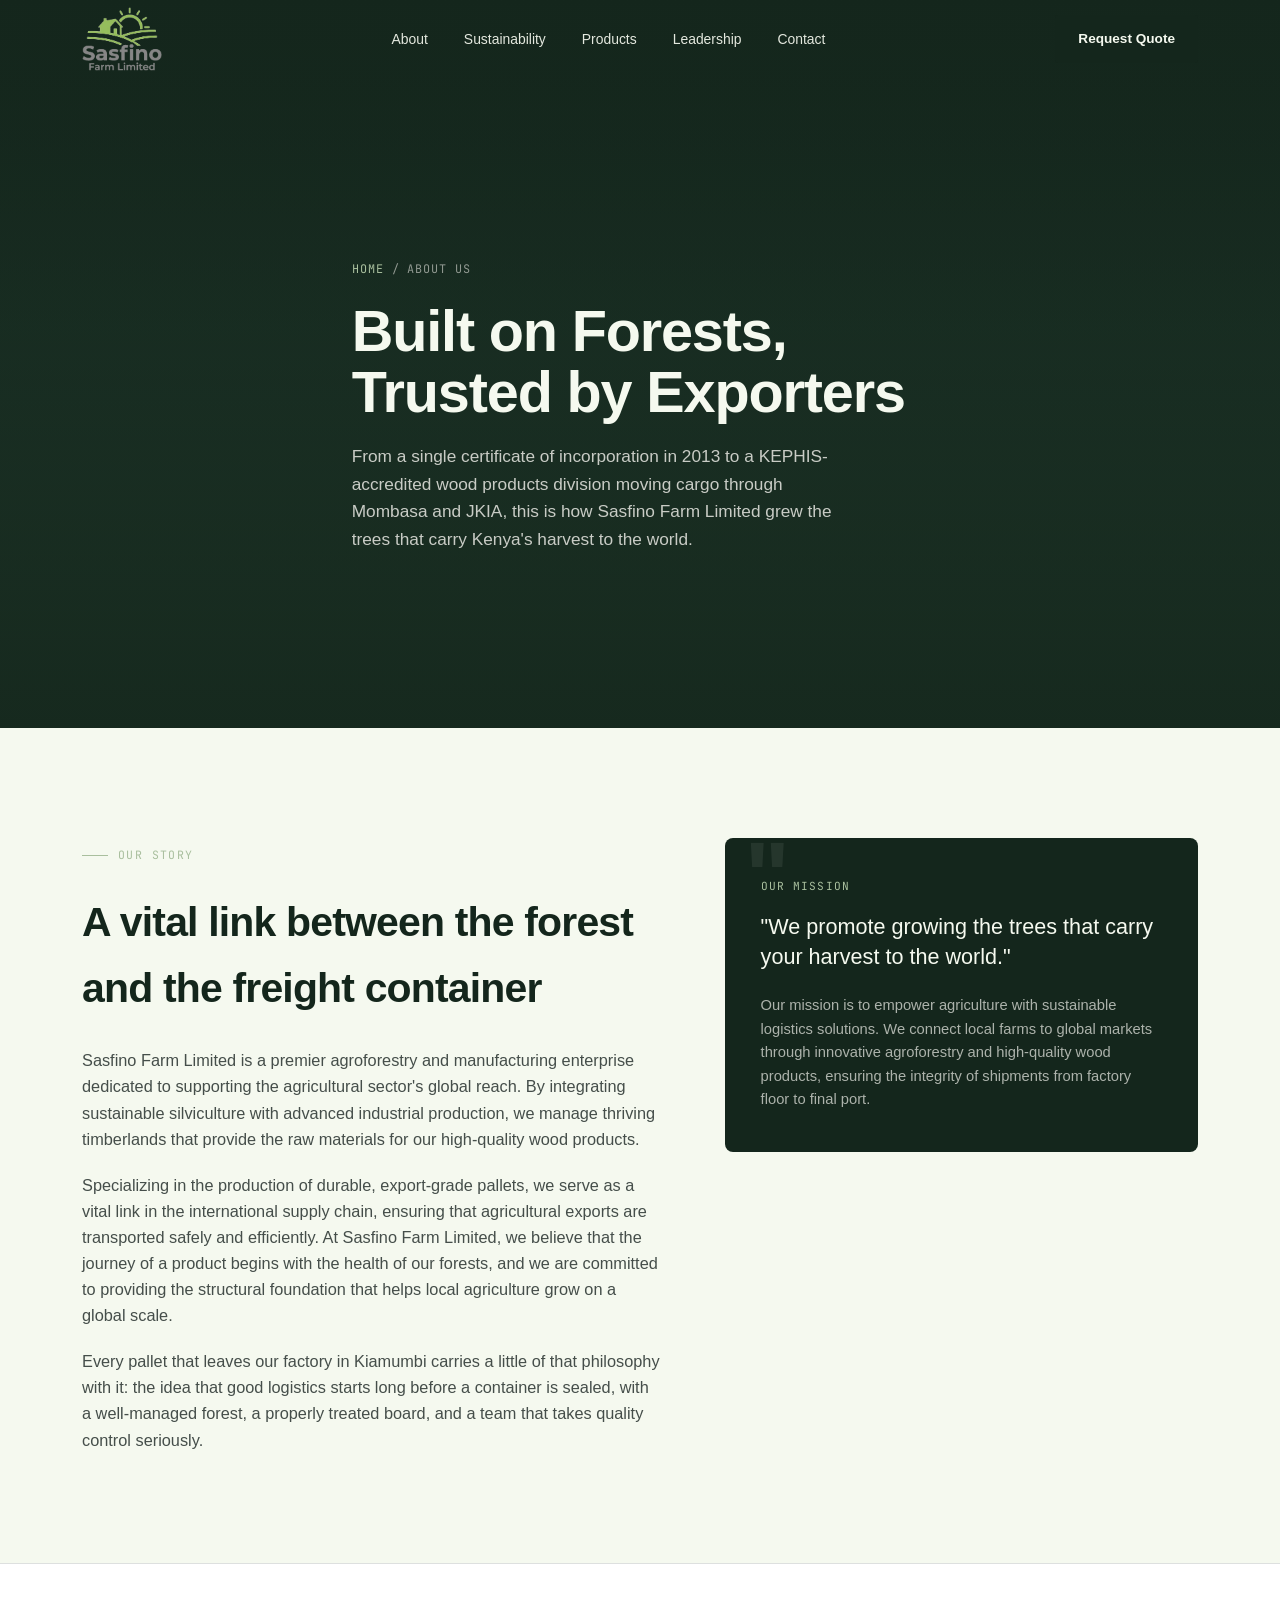
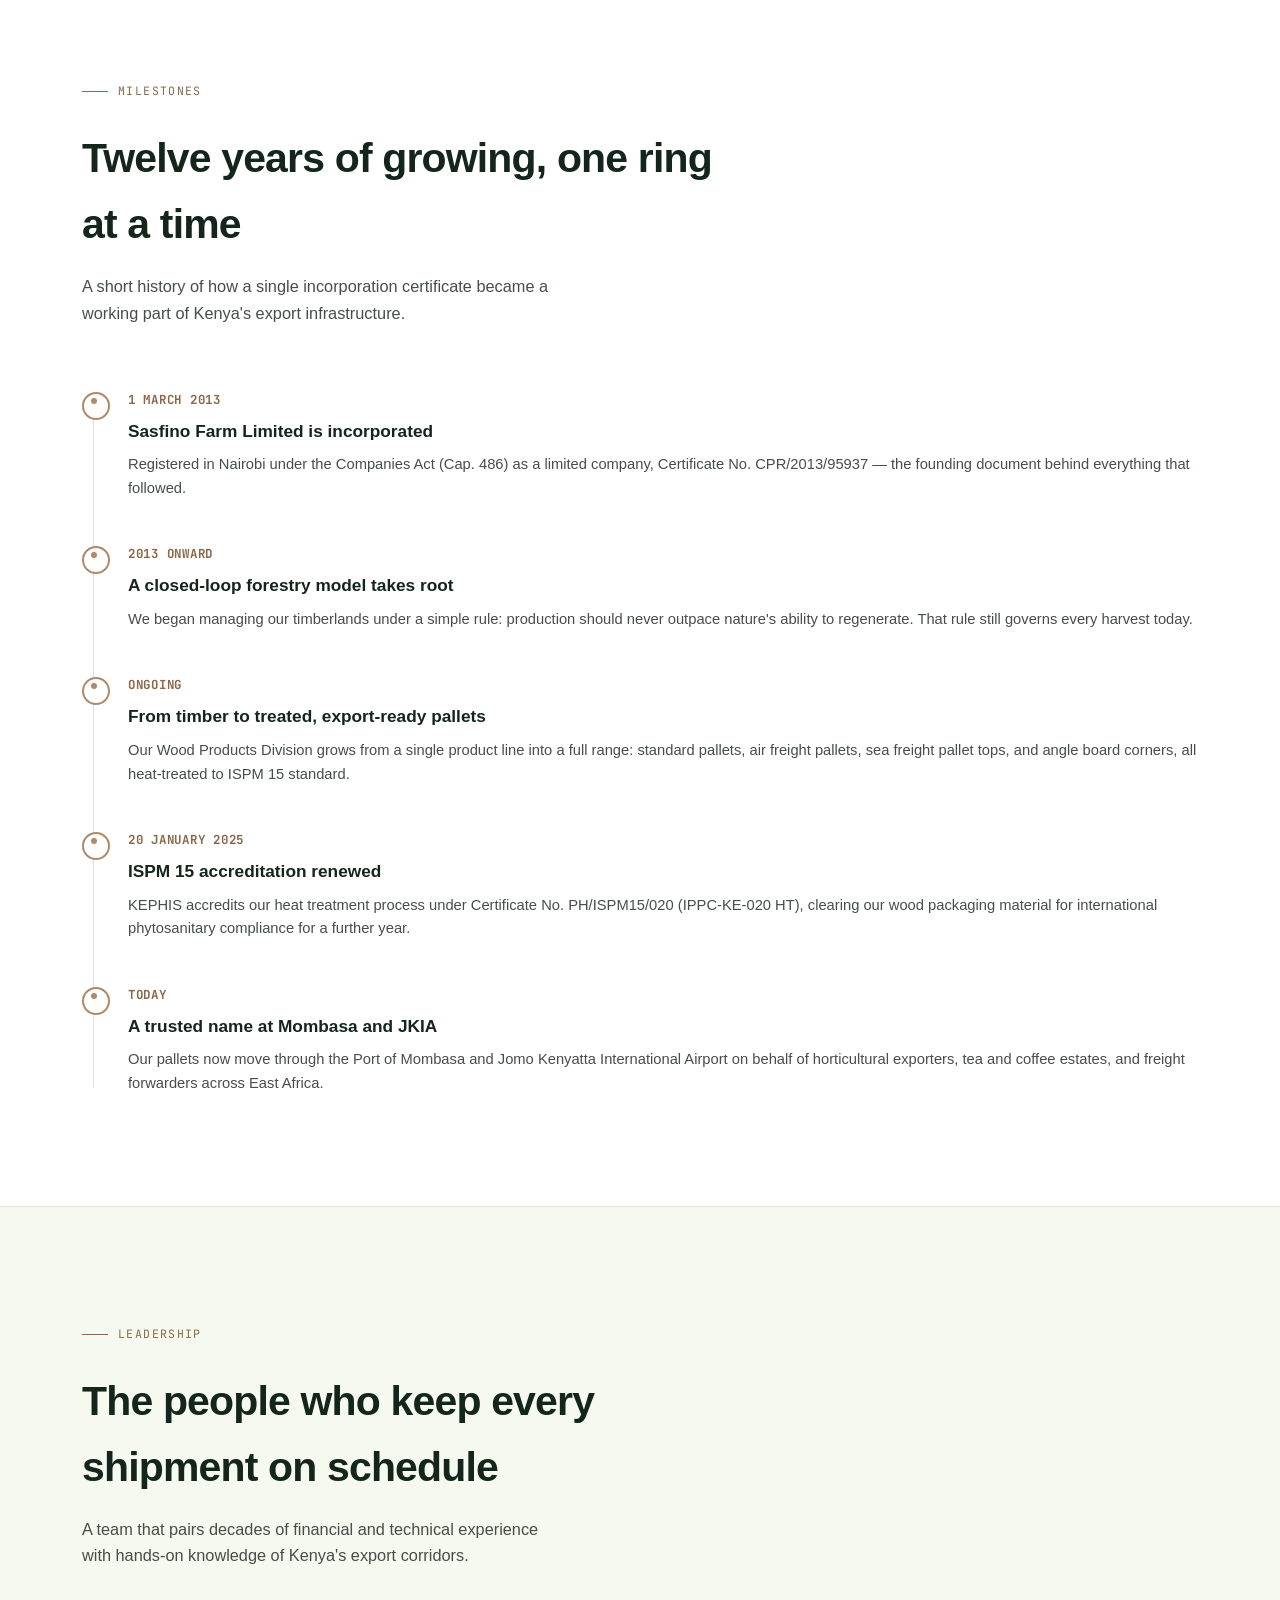
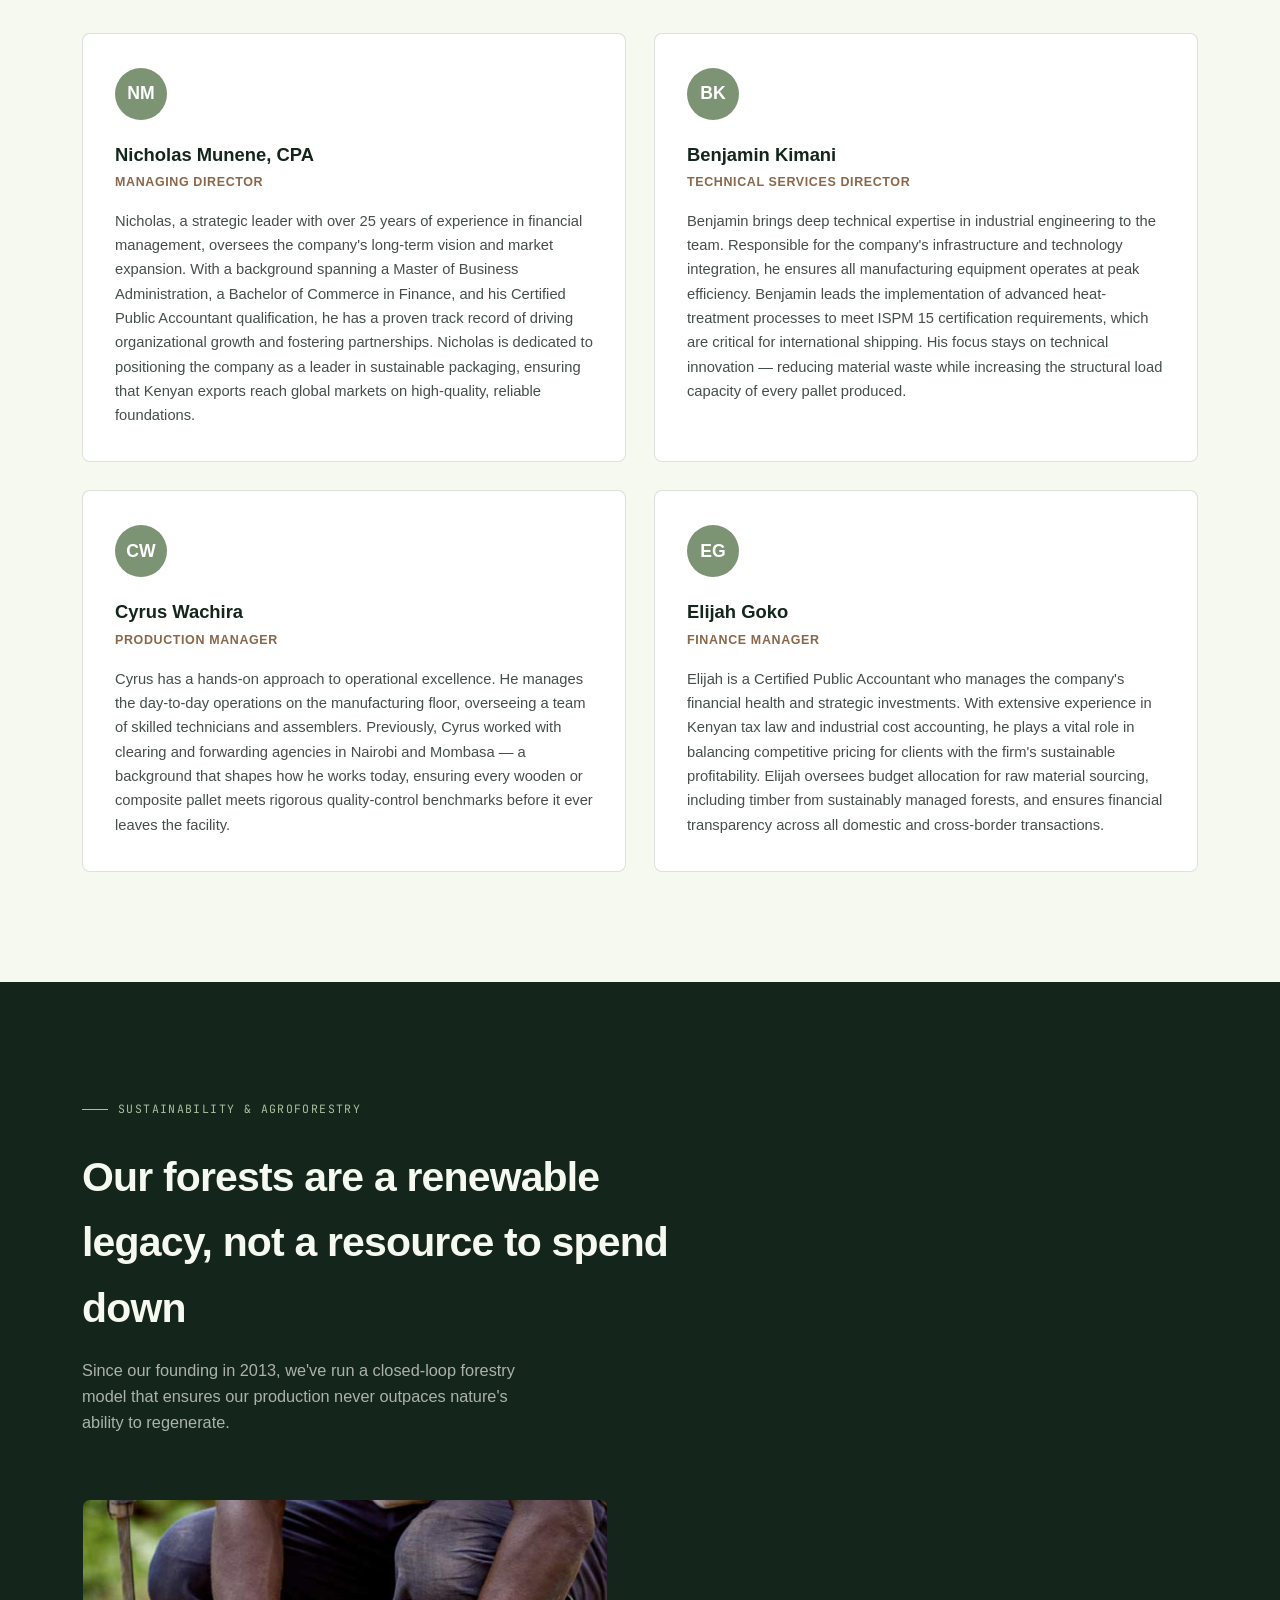
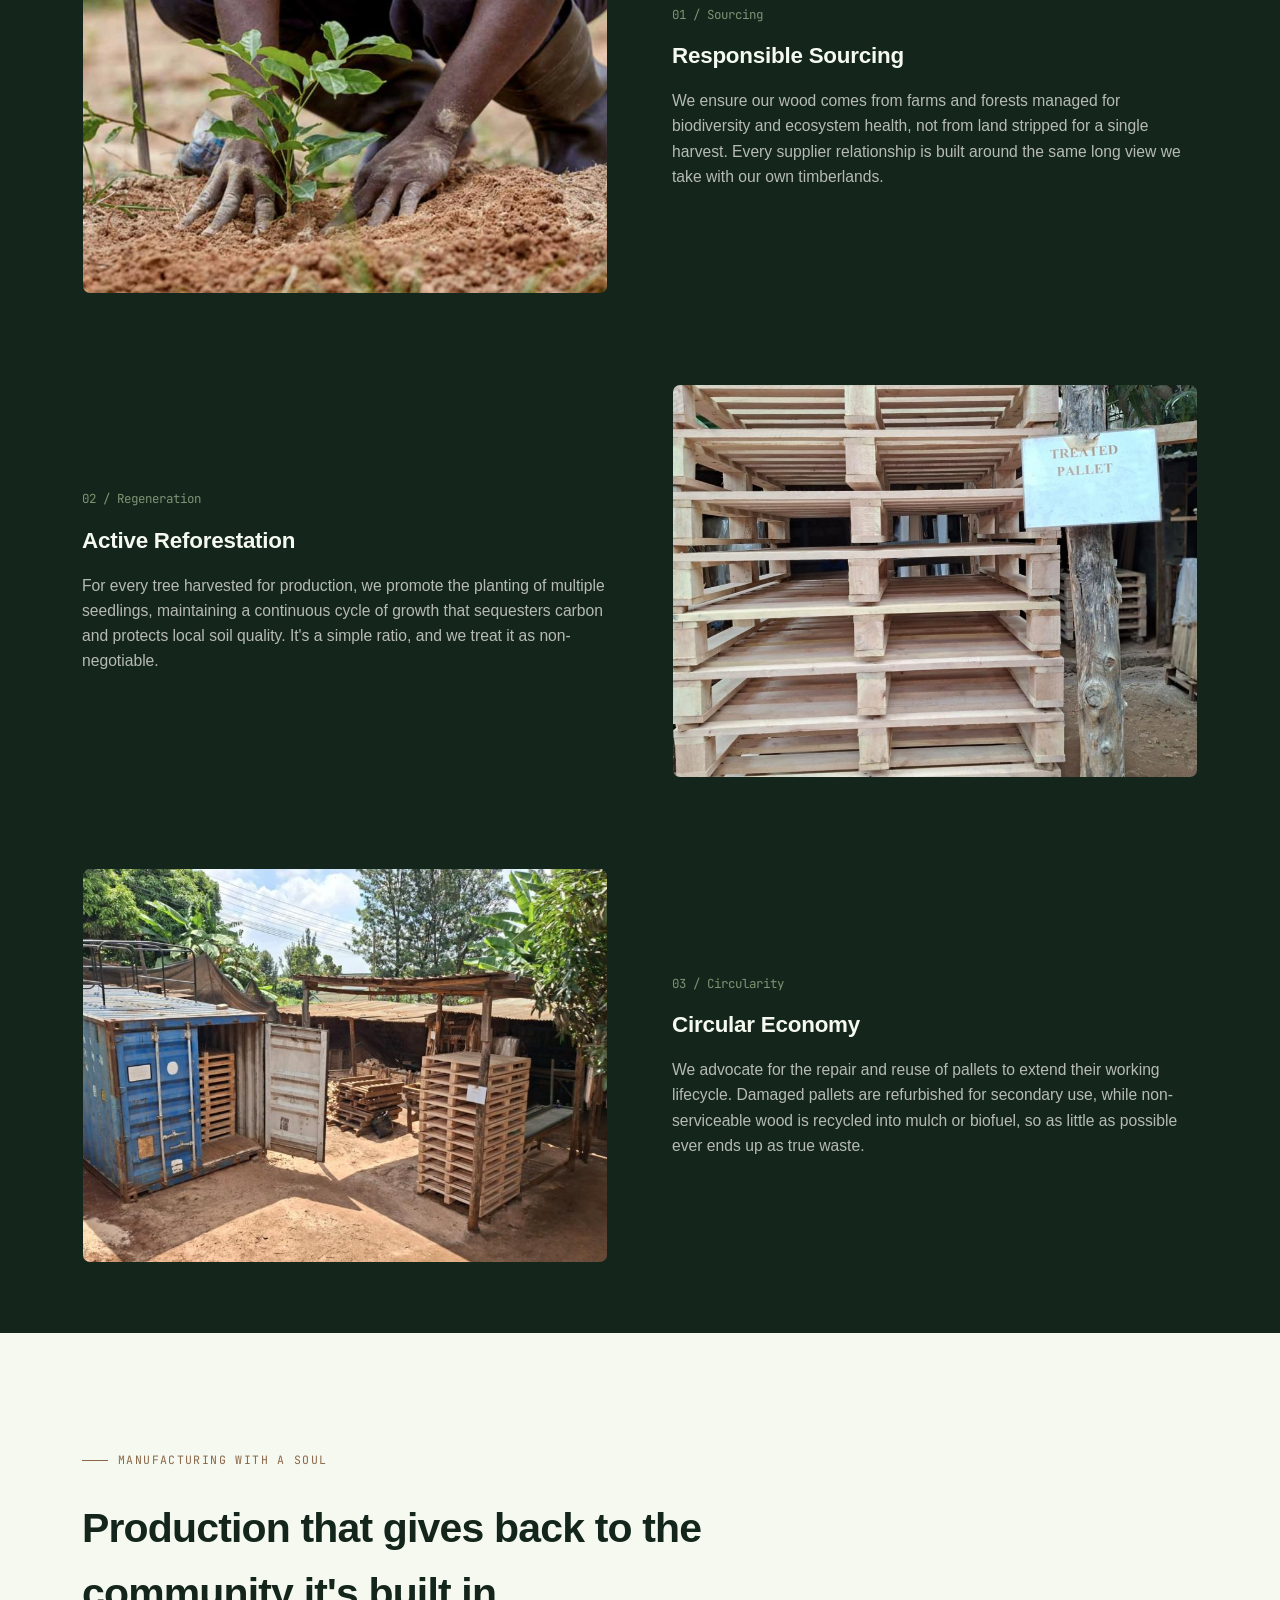
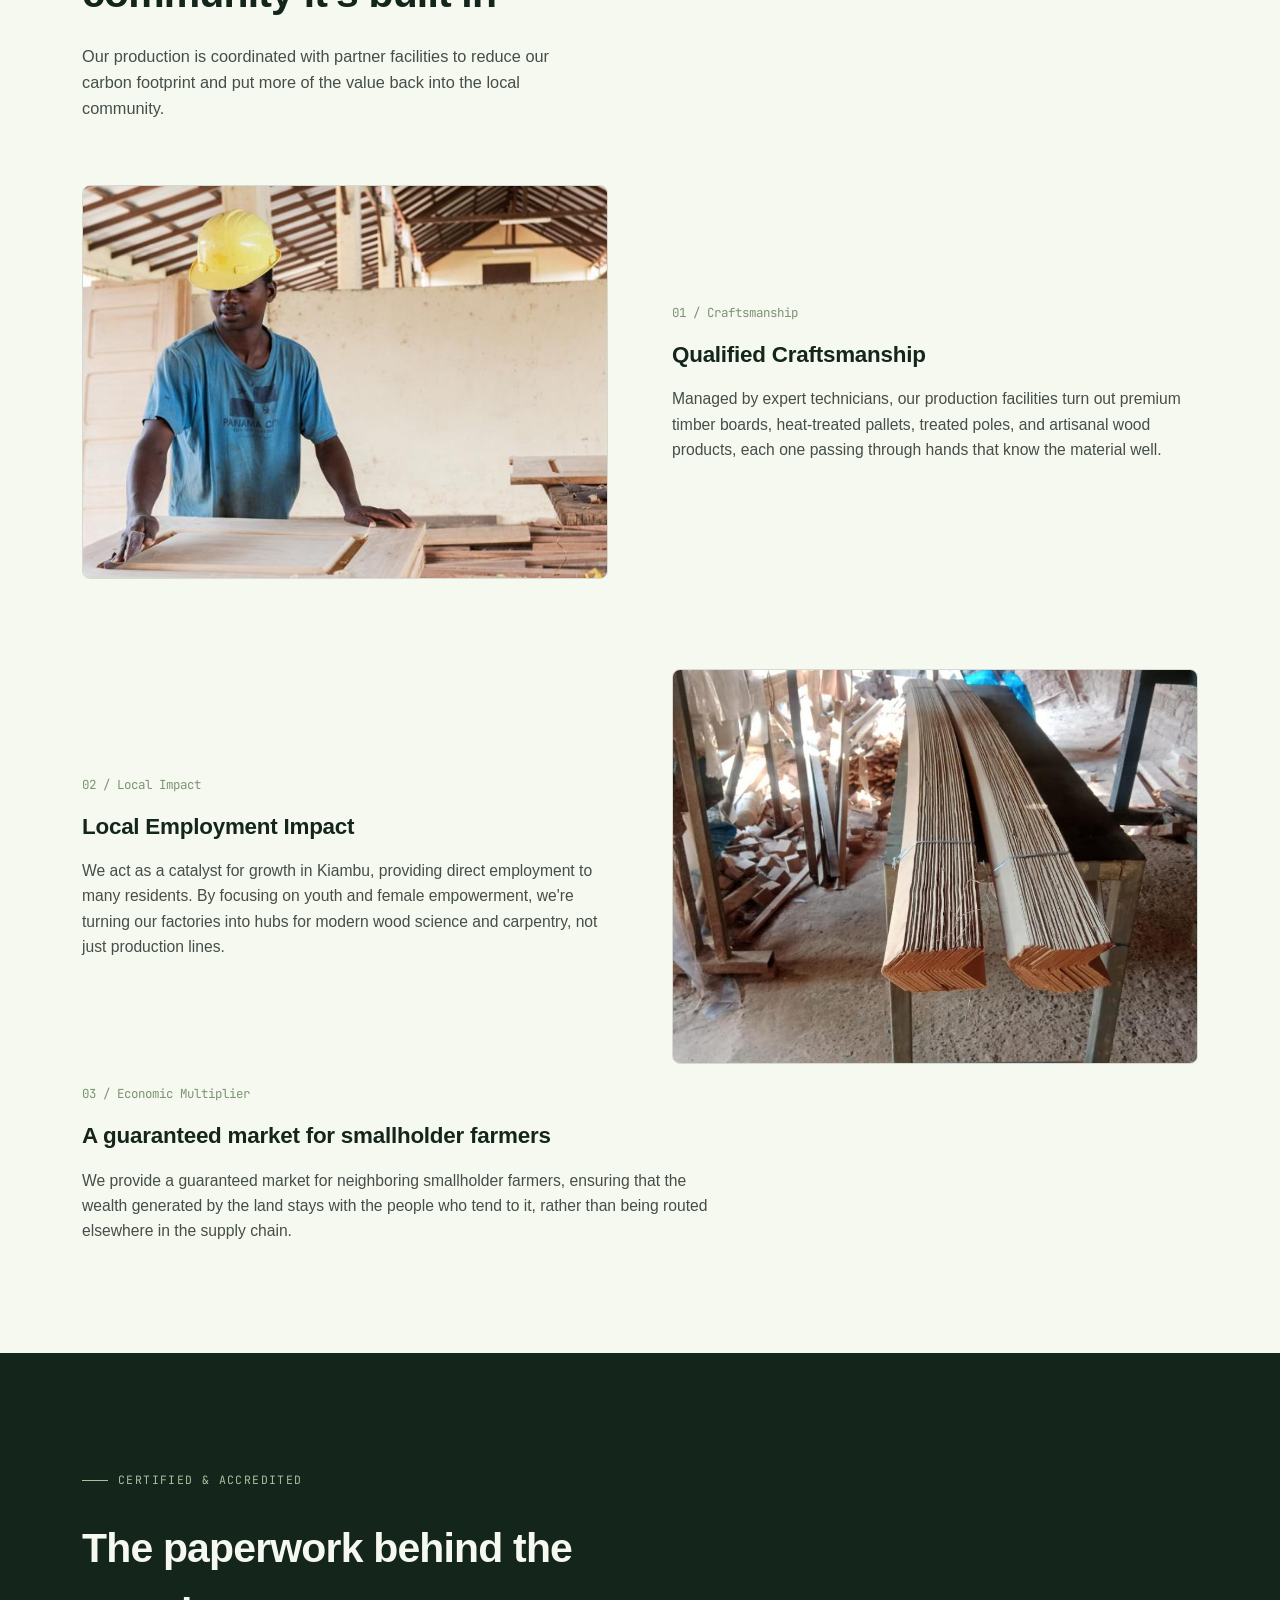
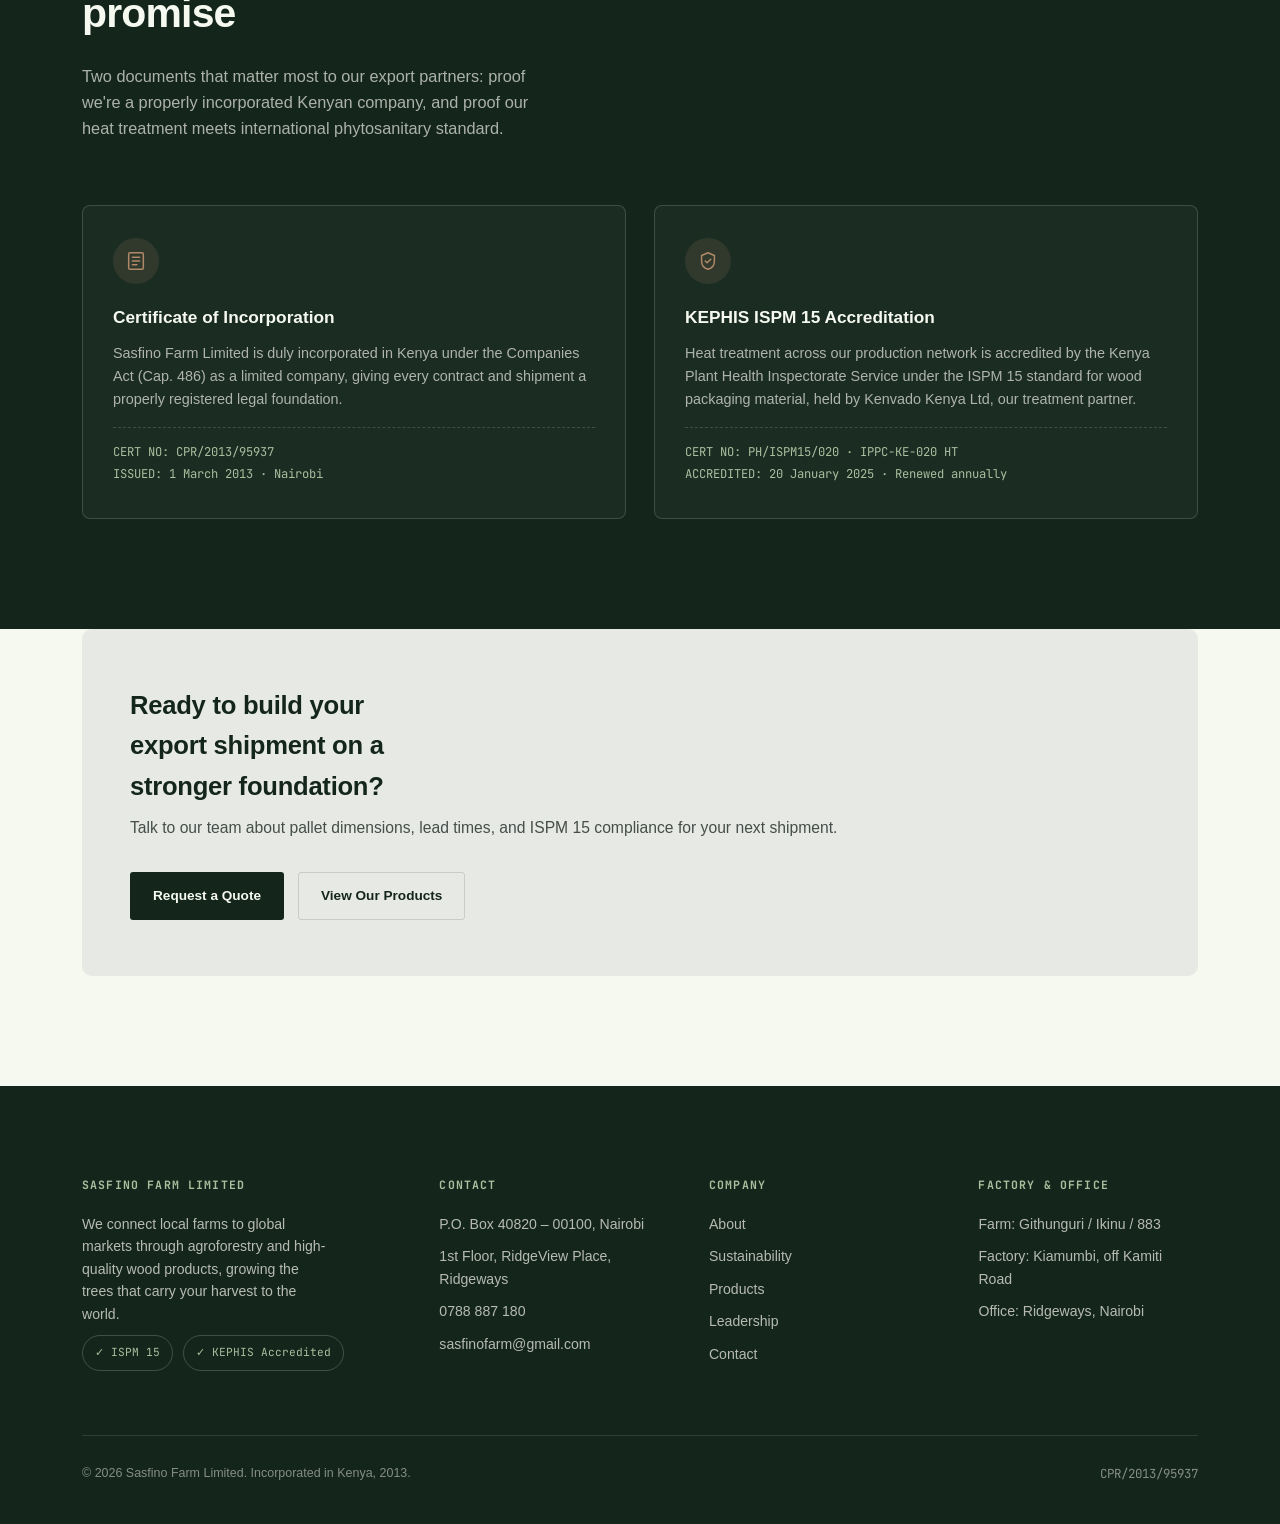
==== commit 59d93206: "Replace logo and images in about.html" ====
--- a/about.html
+++ b/about.html
@@ -14,7 +14,7 @@
 <header class="site-header">
   <div class="wrap">
     <div class="logo">
-      <img src="sasfino_logo.png" alt="Sasfino Farm Limited" class="logo-img">
+      <img src="sasfino_logo_2.png" alt="Sasfino Farm Limited" class="logo-img">
     </div>
     <nav class="main-nav">
       <a href="about.html">About</a>
@@ -139,7 +139,7 @@
 
     <div class="split-block">
       <div class="split-photo reveal">
-        <img src="slide-reforestation.jpg" alt="A Sasfino team member planting a tree seedling">
+        <img src="slide-reforestation_1.jpg" alt="A Sasfino team member planting a tree seedling">
       </div>
       <div class="split-copy reveal">
         <span class="idx">01 / Sourcing</span>
@@ -150,7 +150,7 @@
 
     <div class="split-block reverse">
       <div class="split-photo reveal">
-        <img src="slide-pallets.jpg" alt="Stacked, heat-treated Sasfino pallets ready for export">
+        <img src="slide-pallets_1.jpg" alt="Stacked, heat-treated Sasfino pallets ready for export">
       </div>
       <div class="split-copy reveal">
         <span class="idx">02 / Regeneration</span>
@@ -161,7 +161,7 @@
 
     <div class="split-block">
       <div class="split-photo reveal">
-        <img src="slide-kiln.jpg" alt="Sasfino's heat treatment kiln and timber yard">
+        <img src="slide-kiln_1.jpg" alt="Sasfino's heat treatment kiln and timber yard">
       </div>
       <div class="split-copy reveal">
         <span class="idx">03 / Circularity</span>
@@ -193,7 +193,7 @@
 
     <div class="split-block reverse">
       <div class="split-photo reveal">
-        <img src="slide-angleboard.jpg" alt="Angle board corner reinforcement production">
+        <img src="slide-angleboard_1.jpg" alt="Angle board corner reinforcement production">
       </div>
       <div class="split-copy reveal">
         <span class="idx">02 / Local Impact</span>
@@ -308,314 +308,4 @@
 <script src="script.js"></script>
 
 </body>
-</html><!DOCTYPE html>
-<html lang="en">
-<head>
-<meta charset="UTF-8">
-<meta name="viewport" content="width=device-width, initial-scale=1.0">
-<title>About Us — Sasfino Farm Limited</title>
-<link rel="preconnect" href="https://fonts.googleapis.com">
-<link rel="preconnect" href="https://fonts.gstatic.com" crossorigin>
-<link href="https://fonts.googleapis.com/css2?family=Space+Grotesk:wght@400;500;600;700&family=Inter:wght@400;500;600;700&family=JetBrains+Mono:wght@400;500;700&display=swap" rel="stylesheet">
-<link rel="stylesheet" href="style.css">
-</head>
-<body>
-
-<header class="site-header">
-  <div class="wrap">
-    <div class="logo">
-      <img src="sasfino_logo.png" alt="Sasfino Farm Limited" class="logo-img">
-    </div>
-    <nav class="main-nav">
-      <a href="about.html">About</a>
-      <a href="index.html#sustainability">Sustainability</a>
-      <a href="products.html">Products</a>
-      <a href="index.html#leadership">Leadership</a>
-      <a href="contact.html">Contact</a>
-    </nav>
-    <a href="contact.html" class="btn btn-primary">Request Quote</a>
-  </div>
-</header>
-
-<section class="page-banner">
-  <div class="banner-photo" style="background-image:url('slide-reforestation.jpg')"></div>
-  <div class="banner-overlay"></div>
-  <div class="wrap">
-    <div class="breadcrumb"><a href="index.html">Home</a> / About Us</div>
-    <h1 class="reveal is-visible">Built on Forests, Trusted by Exporters</h1>
-    <p class="sub reveal is-visible">From a single certificate of incorporation in 2013 to a KEPHIS-accredited wood products division moving cargo through Mombasa and JKIA, this is how Sasfino Farm Limited grew the trees that carry Kenya's harvest to the world.</p>
-  </div>
-</section>
-
-<section id="our-story">
-  <div class="wrap">
-    <div class="story-grid">
-      <div class="story-copy reveal">
-        <span class="eyebrow">Our Story</span>
-        <h2 style="font-size:clamp(1.8rem,3.2vw,2.6rem); font-weight:600; letter-spacing:-0.02em; margin-bottom:26px;">A vital link between the forest and the freight container</h2>
-        <p>Sasfino Farm Limited is a premier agroforestry and manufacturing enterprise dedicated to supporting the agricultural sector's global reach. By integrating sustainable silviculture with advanced industrial production, we manage thriving timberlands that provide the raw materials for our high-quality wood products.</p>
-        <p>Specializing in the production of durable, export-grade pallets, we serve as a vital link in the international supply chain, ensuring that agricultural exports are transported safely and efficiently. At Sasfino Farm Limited, we believe that the journey of a product begins with the health of our forests, and we are committed to providing the structural foundation that helps local agriculture grow on a global scale.</p>
-        <p>Every pallet that leaves our factory in Kiamumbi carries a little of that philosophy with it: the idea that good logistics starts long before a container is sealed, with a well-managed forest, a properly treated board, and a team that takes quality control seriously.</p>
-      </div>
-      <div class="mission-quote reveal">
-        <div class="mq-label">Our Mission</div>
-        <p>"We promote growing the trees that carry your harvest to the world."</p>
-        <div class="mq-sub">Our mission is to empower agriculture with sustainable logistics solutions. We connect local farms to global markets through innovative agroforestry and high-quality wood products, ensuring the integrity of shipments from factory floor to final port.</div>
-      </div>
-    </div>
-  </div>
-</section>
-
-<section style="background:var(--white); border-top:1px solid var(--line); border-bottom:1px solid var(--line);">
-  <div class="wrap">
-    <div class="section-head reveal">
-      <span class="eyebrow">Milestones</span>
-      <h2>Twelve years of growing, one ring at a time</h2>
-      <p>A short history of how a single incorporation certificate became a working part of Kenya's export infrastructure.</p>
-    </div>
-    <div class="timeline">
-      <div class="timeline-item reveal">
-        <span class="tl-year">1 March 2013</span>
-        <h4>Sasfino Farm Limited is incorporated</h4>
-        <p>Registered in Nairobi under the Companies Act (Cap. 486) as a limited company, Certificate No. CPR/2013/95937 — the founding document behind everything that followed.</p>
-      </div>
-      <div class="timeline-item reveal">
-        <span class="tl-year">2013 Onward</span>
-        <h4>A closed-loop forestry model takes root</h4>
-        <p>We began managing our timberlands under a simple rule: production should never outpace nature's ability to regenerate. That rule still governs every harvest today.</p>
-      </div>
-      <div class="timeline-item reveal">
-        <span class="tl-year">Ongoing</span>
-        <h4>From timber to treated, export-ready pallets</h4>
-        <p>Our Wood Products Division grows from a single product line into a full range: standard pallets, air freight pallets, sea freight pallet tops, and angle board corners, all heat-treated to ISPM 15 standard.</p>
-      </div>
-      <div class="timeline-item reveal">
-        <span class="tl-year">20 January 2025</span>
-        <h4>ISPM 15 accreditation renewed</h4>
-        <p>KEPHIS accredits our heat treatment process under Certificate No. PH/ISPM15/020 (IPPC-KE-020 HT), clearing our wood packaging material for international phytosanitary compliance for a further year.</p>
-      </div>
-      <div class="timeline-item reveal">
-        <span class="tl-year">Today</span>
-        <h4>A trusted name at Mombasa and JKIA</h4>
-        <p>Our pallets now move through the Port of Mombasa and Jomo Kenyatta International Airport on behalf of horticultural exporters, tea and coffee estates, and freight forwarders across East Africa.</p>
-      </div>
-    </div>
-  </div>
-</section>
-
-<section id="leadership-detail">
-  <div class="wrap">
-    <div class="section-head reveal">
-      <span class="eyebrow">Leadership</span>
-      <h2>The people who keep every shipment on schedule</h2>
-      <p>A team that pairs decades of financial and technical experience with hands-on knowledge of Kenya's export corridors.</p>
-    </div>
-    <div class="leader-detail-grid">
-      <div class="leader-detail-card reveal">
-        <div class="avatar">NM</div>
-        <h4>Nicholas Munene, CPA</h4>
-        <div class="role">Managing Director</div>
-        <p>Nicholas, a strategic leader with over 25 years of experience in financial management, oversees the company's long-term vision and market expansion. With a background spanning a Master of Business Administration, a Bachelor of Commerce in Finance, and his Certified Public Accountant qualification, he has a proven track record of driving organizational growth and fostering partnerships. Nicholas is dedicated to positioning the company as a leader in sustainable packaging, ensuring that Kenyan exports reach global markets on high-quality, reliable foundations.</p>
-      </div>
-      <div class="leader-detail-card reveal">
-        <div class="avatar">BK</div>
-        <h4>Benjamin Kimani</h4>
-        <div class="role">Technical Services Director</div>
-        <p>Benjamin brings deep technical expertise in industrial engineering to the team. Responsible for the company's infrastructure and technology integration, he ensures all manufacturing equipment operates at peak efficiency. Benjamin leads the implementation of advanced heat-treatment processes to meet ISPM 15 certification requirements, which are critical for international shipping. His focus stays on technical innovation — reducing material waste while increasing the structural load capacity of every pallet produced.</p>
-      </div>
-      <div class="leader-detail-card reveal">
-        <div class="avatar">CW</div>
-        <h4>Cyrus Wachira</h4>
-        <div class="role">Production Manager</div>
-        <p>Cyrus has a hands-on approach to operational excellence. He manages the day-to-day operations on the manufacturing floor, overseeing a team of skilled technicians and assemblers. Previously, Cyrus worked with clearing and forwarding agencies in Nairobi and Mombasa — a background that shapes how he works today, ensuring every wooden or composite pallet meets rigorous quality-control benchmarks before it ever leaves the facility.</p>
-      </div>
-      <div class="leader-detail-card reveal">
-        <div class="avatar">EG</div>
-        <h4>Elijah Goko</h4>
-        <div class="role">Finance Manager</div>
-        <p>Elijah is a Certified Public Accountant who manages the company's financial health and strategic investments. With extensive experience in Kenyan tax law and industrial cost accounting, he plays a vital role in balancing competitive pricing for clients with the firm's sustainable profitability. Elijah oversees budget allocation for raw material sourcing, including timber from sustainably managed forests, and ensures financial transparency across all domestic and cross-border transactions.</p>
-      </div>
-    </div>
-  </div>
-</section>
-
-<section class="blueprint-section" style="padding-bottom:70px;">
-  <div class="wrap">
-    <div class="section-head reveal">
-      <span class="eyebrow">Sustainability & Agroforestry</span>
-      <h2>Our forests are a renewable legacy, not a resource to spend down</h2>
-      <p>Since our founding in 2013, we've run a closed-loop forestry model that ensures our production never outpaces nature's ability to regenerate.</p>
-    </div>
-
-    <div class="split-block">
-      <div class="split-photo reveal">
-        <img src="slide-reforestation.jpg" alt="A Sasfino team member planting a tree seedling">
-      </div>
-      <div class="split-copy reveal">
-        <span class="idx">01 / Sourcing</span>
-        <h3 style="color:var(--paper);">Responsible Sourcing</h3>
-        <p style="color:rgba(245,244,239,0.72);">We ensure our wood comes from farms and forests managed for biodiversity and ecosystem health, not from land stripped for a single harvest. Every supplier relationship is built around the same long view we take with our own timberlands.</p>
-      </div>
-    </div>
-
-    <div class="split-block reverse">
-      <div class="split-photo reveal">
-        <img src="slide-pallets.jpg" alt="Stacked, heat-treated Sasfino pallets ready for export">
-      </div>
-      <div class="split-copy reveal">
-        <span class="idx">02 / Regeneration</span>
-        <h3 style="color:var(--paper);">Active Reforestation</h3>
-        <p style="color:rgba(245,244,239,0.72);">For every tree harvested for production, we promote the planting of multiple seedlings, maintaining a continuous cycle of growth that sequesters carbon and protects local soil quality. It's a simple ratio, and we treat it as non-negotiable.</p>
-      </div>
-    </div>
-
-    <div class="split-block">
-      <div class="split-photo reveal">
-        <img src="slide-kiln.jpg" alt="Sasfino's heat treatment kiln and timber yard">
-      </div>
-      <div class="split-copy reveal">
-        <span class="idx">03 / Circularity</span>
-        <h3 style="color:var(--paper);">Circular Economy</h3>
-        <p style="color:rgba(245,244,239,0.72);">We advocate for the repair and reuse of pallets to extend their working lifecycle. Damaged pallets are refurbished for secondary use, while non-serviceable wood is recycled into mulch or biofuel, so as little as possible ever ends up as true waste.</p>
-      </div>
-    </div>
-  </div>
-</section>
-
-<section id="manufacturing-soul">
-  <div class="wrap">
-    <div class="section-head reveal">
-      <span class="eyebrow">Manufacturing with a Soul</span>
-      <h2>Production that gives back to the community it's built in</h2>
-      <p>Our production is coordinated with partner facilities to reduce our carbon footprint and put more of the value back into the local community.</p>
-    </div>
-
-    <div class="split-block">
-      <div class="split-photo reveal">
-        <img src="craftsmanship.jpg" alt="A Sasfino craftsman finishing a timber board by hand">
-      </div>
-      <div class="split-copy reveal">
-        <span class="idx">01 / Craftsmanship</span>
-        <h3>Qualified Craftsmanship</h3>
-        <p>Managed by expert technicians, our production facilities turn out premium timber boards, heat-treated pallets, treated poles, and artisanal wood products, each one passing through hands that know the material well.</p>
-      </div>
-    </div>
-
-    <div class="split-block reverse">
-      <div class="split-photo reveal">
-        <img src="slide-angleboard.jpg" alt="Angle board corner reinforcement production">
-      </div>
-      <div class="split-copy reveal">
-        <span class="idx">02 / Local Impact</span>
-        <h3>Local Employment Impact</h3>
-        <p>We act as a catalyst for growth in Kiambu, providing direct employment to many residents. By focusing on youth and female empowerment, we're turning our factories into hubs for modern wood science and carpentry, not just production lines.</p>
-      </div>
-    </div>
-
-    <div style="max-width:640px; margin-top:20px;" class="reveal">
-      <span class="idx" style="font-family:'JetBrains Mono',monospace; font-size:.78rem; color:var(--sage); margin-bottom:14px; display:block;">03 / Economic Multiplier</span>
-      <h3 style="font-size:1.4rem; font-weight:600; margin-bottom:14px; letter-spacing:-0.01em;">A guaranteed market for smallholder farmers</h3>
-      <p style="color:var(--slate); font-size:.98rem;">We provide a guaranteed market for neighboring smallholder farmers, ensuring that the wealth generated by the land stays with the people who tend to it, rather than being routed elsewhere in the supply chain.</p>
-    </div>
-  </div>
-</section>
-
-<section class="blueprint-section">
-  <div class="wrap">
-    <div class="section-head reveal">
-      <span class="eyebrow">Certified & Accredited</span>
-      <h2>The paperwork behind the promise</h2>
-      <p>Two documents that matter most to our export partners: proof we're a properly incorporated Kenyan company, and proof our heat treatment meets international phytosanitary standard.</p>
-    </div>
-    <div class="cert-grid">
-      <div class="cert-card reveal">
-        <div class="cert-icon">
-          <svg viewBox="0 0 24 24" fill="none" xmlns="http://www.w3.org/2000/svg">
-            <rect x="4" y="3" width="16" height="18" rx="1.5" stroke="#B08968" stroke-width="1.6"/>
-            <path d="M8 8h8M8 12h8M8 16h5" stroke="#B08968" stroke-width="1.6" stroke-linecap="round"/>
-          </svg>
-        </div>
-        <h4>Certificate of Incorporation</h4>
-        <p>Sasfino Farm Limited is duly incorporated in Kenya under the Companies Act (Cap. 486) as a limited company, giving every contract and shipment a properly registered legal foundation.</p>
-        <div class="cert-meta">
-          CERT NO: CPR/2013/95937<br>
-          ISSUED: 1 March 2013 · Nairobi
-        </div>
-      </div>
-      <div class="cert-card reveal">
-        <div class="cert-icon">
-          <svg viewBox="0 0 24 24" fill="none" xmlns="http://www.w3.org/2000/svg">
-            <path d="M12 3l7 3v6c0 4.5-3 8-7 9-4-1-7-4.5-7-9V6l7-3z" stroke="#B08968" stroke-width="1.6" stroke-linejoin="round"/>
-            <path d="M9 12l2 2 4-4" stroke="#B08968" stroke-width="1.6" stroke-linecap="round" stroke-linejoin="round"/>
-          </svg>
-        </div>
-        <h4>KEPHIS ISPM 15 Accreditation</h4>
-        <p>Heat treatment across our production network is accredited by the Kenya Plant Health Inspectorate Service under the ISPM 15 standard for wood packaging material, held by Kenvado Kenya Ltd, our treatment partner.</p>
-        <div class="cert-meta">
-          CERT NO: PH/ISPM15/020 · IPPC-KE-020 HT<br>
-          ACCREDITED: 20 January 2025 · Renewed annually
-        </div>
-      </div>
-    </div>
-  </div>
-</section>
-
-<section style="padding-top:0;">
-  <div class="wrap">
-    <div class="cta-banner reveal">
-      <div>
-        <h3>Ready to build your export shipment on a stronger foundation?</h3>
-        <p>Talk to our team about pallet dimensions, lead times, and ISPM 15 compliance for your next shipment.</p>
-      </div>
-      <div class="cta-actions">
-        <a href="contact.html" class="btn btn-primary">Request a Quote</a>
-        <a href="products.html" class="btn btn-ghost">View Our Products</a>
-      </div>
-    </div>
-  </div>
-</section>
-
-<footer id="contact">
-  <div class="wrap">
-    <div class="footer-grid">
-      <div>
-        <h5>Sasfino Farm Limited</h5>
-        <p style="max-width:32ch; color:rgba(245,244,239,0.72);">We connect local farms to global markets through agroforestry and high-quality wood products, growing the trees that carry your harvest to the world.</p>
-        <div class="cert-badges">
-          <span class="cert-badge">✓ ISPM 15</span>
-          <span class="cert-badge">✓ KEPHIS Accredited</span>
-        </div>
-      </div>
-      <div>
-        <h5>Contact</h5>
-        <p>P.O. Box 40820 – 00100, Nairobi</p>
-        <p>1st Floor, RidgeView Place, Ridgeways</p>
-        <a href="tel:+254788887180">0788 887 180</a>
-        <a href="mailto:sasfinofarm@gmail.com">sasfinofarm@gmail.com</a>
-      </div>
-      <div>
-        <h5>Company</h5>
-        <a href="about.html">About</a>
-        <a href="index.html#sustainability">Sustainability</a>
-        <a href="products.html">Products</a>
-        <a href="index.html#leadership">Leadership</a>
-        <a href="contact.html">Contact</a>
-      </div>
-      <div>
-        <h5>Factory & Office</h5>
-        <p>Farm: Githunguri / Ikinu / 883</p>
-        <p>Factory: Kiamumbi, off Kamiti Road</p>
-        <p>Office: Ridgeways, Nairobi</p>
-      </div>
-    </div>
-    <div class="footer-bottom">
-      <span>© 2026 Sasfino Farm Limited. Incorporated in Kenya, 2013.</span>
-      <span class="mono">CPR/2013/95937</span>
-    </div>
-  </div>
-</footer>
-
-<script src="script.js"></script>
-
-</body>
 </html>
--- a/style.css
+++ b/style.css
@@ -0,0 +1,615 @@
+:root{
+    --forest-deep: #14261C;
+    --forest-mid: #2B4A37;
+    --sage: #7C9473;
+    --sage-light: #A9BF9E;
+    --slate: #454E4A;
+    --slate-light: #E7E9E4;
+    --paper: #F5F9EF;
+    --white: #FFFFFF;
+    --timber: #B08968;
+    --timber-dark: #8A6749;
+    --line: rgba(20,38,28,0.14);
+    --shadow: 0 20px 50px -25px rgba(20,38,28,0.35);
+    --ease: cubic-bezier(.22,.9,.32,1);
+  }
+  *{box-sizing:border-box; margin:0; padding:0;}
+  html{scroll-behavior:smooth;}
+  body{
+    font-family:'Inter', sans-serif;
+    background:var(--paper);
+    color:var(--forest-deep);
+    line-height:1.6;
+    overflow-x:hidden;
+  }
+  h1,h2,h3,.display{font-family:'Space Grotesk', sans-serif;}
+  .mono{font-family:'JetBrains Mono', monospace;}
+  a{color:inherit; text-decoration:none;}
+  img{max-width:100%; display:block;}
+  .wrap{max-width:1180px; margin:0 auto; padding:0 32px;}
+  ::selection{background:var(--timber); color:var(--white);}
+
+  @media (prefers-reduced-motion: reduce){
+    *{animation:none !important; transition:none !important;}
+  }
+
+  /* ---------- HEADER ---------- */
+  .site-header{
+    position:fixed; top:0; left:0; right:0; z-index:100;
+    background:transparent;
+    backdrop-filter:none;
+    border-bottom:1px solid transparent;
+    transition:background .4s var(--ease), backdrop-filter .4s var(--ease), border-color .4s var(--ease);
+  }
+  .site-header.is-scrolled{
+    background:rgba(245,249,239,0.92);
+    backdrop-filter:blur(10px);
+    border-bottom:1px solid var(--line);
+  }
+  .site-header .wrap{
+    display:flex; align-items:center; justify-content:space-between;
+    height:78px;
+  }
+  .logo{display:flex; align-items:center; margin:0; padding:0;}
+  .logo-img{height:64px; width:auto; display:block; margin:0; padding:0;}
+  nav.main-nav{display:flex; gap:36px;}
+  nav.main-nav a{
+    font-size:.87rem; font-weight:500; color:rgba(245,249,239,0.92); position:relative; padding:6px 0;
+    transition:color .3s var(--ease);
+  }
+  nav.main-nav a::after{
+    content:''; position:absolute; left:0; bottom:0; width:0; height:2px; background:var(--timber);
+    transition:width .3s var(--ease);
+  }
+  nav.main-nav a:hover{color:var(--timber);}
+  nav.main-nav a:hover::after{width:100%;}
+  .site-header.is-scrolled nav.main-nav a{color:var(--slate);}
+  .site-header.is-scrolled nav.main-nav a:hover{color:var(--forest-deep);}
+  .btn{
+    display:inline-flex; align-items:center; gap:8px;
+    font-size:.85rem; font-weight:600; padding:12px 22px;
+    border-radius:3px; cursor:pointer; border:1px solid transparent;
+    transition:transform .25s var(--ease), box-shadow .25s var(--ease), background .25s var(--ease);
+  }
+  .btn-primary{background:var(--forest-deep); color:var(--paper);}
+  .btn-primary:hover{background:var(--forest-mid); transform:translateY(-2px); box-shadow:var(--shadow);}
+  .btn-outline{border-color:rgba(245,244,239,0.4); color:var(--paper);}
+  .btn-outline:hover{background:rgba(245,244,239,0.12); transform:translateY(-2px);}
+  .btn-ghost{border-color:var(--line); color:var(--forest-deep);}
+  .btn-ghost:hover{border-color:var(--forest-deep);}
+
+  /* ---------- SLIDESHOW ---------- */
+  .slideshow{
+    position:relative; height:82vh; min-height:480px; overflow:hidden; background:var(--forest-deep);
+  }
+  .slideshow .slide{
+    position:absolute; top:0; left:0; right:0; bottom:0; background-size:cover; background-position:center;
+    opacity:0; transition:opacity 1.4s ease;
+  }
+  .slideshow .slide.active{opacity:1;}
+  .slideshow-overlay{
+    position:absolute; top:0; left:0; right:0; bottom:0; pointer-events:none;
+    background:linear-gradient(180deg, rgba(20,38,28,0.6) 0%, rgba(20,38,28,0.1) 32%, rgba(20,38,28,0.15) 60%, rgba(20,38,28,0.75) 100%);
+  }
+  .slideshow-dots{
+    position:absolute; bottom:28px; left:50%; transform:translateX(-50%);
+    display:flex; gap:10px; z-index:5;
+  }
+  .slideshow-dots .dot{
+    width:9px; height:9px; border-radius:50%; padding:0; cursor:pointer;
+    border:1.5px solid rgba(245,249,239,0.75); background:transparent;
+    transition:background .3s var(--ease), border-color .3s var(--ease), transform .3s var(--ease);
+  }
+  .slideshow-dots .dot.active{background:var(--timber); border-color:var(--timber); transform:scale(1.15);}
+
+  /* ---------- HERO ---------- */
+  .hero{
+    position:relative; min-height:100vh; display:flex; align-items:flex-end;
+    background:linear-gradient(180deg, var(--forest-deep) 0%, #1c3327 55%, #253f2e 100%);
+    color:var(--paper); overflow:hidden;
+  }
+  .hero-illustration{position:absolute; top:0; left:0; right:0; bottom:0; z-index:0;}
+  .hero-illustration svg{width:100%; height:100%;}
+  .hero-content{position:relative; z-index:2; padding:110px 0 70px;}
+  .eyebrow{
+    display:inline-flex; align-items:center; gap:10px;
+    font-family:'JetBrains Mono',monospace; font-size:.72rem; letter-spacing:.12em; text-transform:uppercase;
+    color:var(--sage-light); margin-bottom:26px;
+  }
+  .eyebrow::before{content:''; width:26px; height:1px; background:var(--sage-light);}
+  .hero h1{
+    font-size:clamp(2.4rem, 5.4vw, 4.4rem); font-weight:600; line-height:1.04; letter-spacing:-0.02em;
+    max-width:15ch; margin-bottom:26px;
+  }
+  .hero p.sub{
+    font-size:1.15rem; max-width:46ch; color:rgba(245,244,239,0.78); margin-bottom:40px; font-weight:400;
+  }
+  .hero-ctas{display:flex; gap:16px; flex-wrap:wrap; margin-bottom:70px;}
+  .stat-strip{
+    display:grid; grid-template-columns:repeat(4,1fr); border-top:1px solid rgba(245,244,239,0.18);
+    padding-top:28px; max-width:900px;
+  }
+  .stat-strip div{padding-right:20px;}
+  .stat-strip .num{font-family:'JetBrains Mono',monospace; font-size:1.6rem; font-weight:700; color:var(--timber); display:block;}
+  .stat-strip .label{font-size:.74rem; color:rgba(245,244,239,0.6); text-transform:uppercase; letter-spacing:.06em; margin-top:4px;}
+
+  /* ---------- reveal ---------- */
+  .reveal{opacity:0; transform:translateY(28px); transition:opacity .7s var(--ease), transform .7s var(--ease);}
+  .reveal.is-visible{opacity:1; transform:translateY(0);}
+
+  /* ---------- SECTION SHELL ---------- */
+  section{padding:110px 0;}
+  .section-head{max-width:640px; margin-bottom:64px;}
+  .section-head .eyebrow{color:var(--timber-dark);}
+  .section-head .eyebrow::before{background:var(--timber-dark);}
+  .section-head h2{font-size:clamp(1.8rem,3.2vw,2.6rem); font-weight:600; letter-spacing:-0.02em; color:var(--forest-deep); margin-bottom:16px;}
+  .section-head p{color:var(--slate); font-size:1.02rem; max-width:52ch;}
+
+  /* ---------- FEATURE CARDS ---------- */
+  .feature-grid{display:grid; grid-template-columns:repeat(3,1fr); gap:2px; background:var(--line); border:1px solid var(--line); border-radius:6px; overflow:hidden;}
+  .feature-card{background:var(--white); padding:40px 34px; transition:background .3s var(--ease);}
+  .feature-card:hover{background:#fbfaf6;}
+  .feature-card .idx{font-family:'JetBrains Mono',monospace; font-size:.78rem; color:var(--sage); margin-bottom:22px; display:block;}
+  .feature-card h3{font-size:1.2rem; font-weight:600; margin-bottom:12px; letter-spacing:-0.01em;}
+  .feature-card p{color:var(--slate); font-size:.94rem;}
+  .feature-card .metric{
+    margin-top:22px; padding-top:18px; border-top:1px dashed var(--line);
+    font-family:'JetBrains Mono',monospace; font-size:.86rem; color:var(--timber-dark); font-weight:700;
+  }
+
+  /* ---------- PALLET BLUEPRINT SHOWCASE ---------- */
+  .blueprint-section{background:var(--forest-deep); color:var(--paper);}
+  .blueprint-section .section-head .eyebrow{color:var(--sage-light);}
+  .blueprint-section .section-head .eyebrow::before{background:var(--sage-light);}
+  .blueprint-section .section-head h2{color:var(--paper);}
+  .blueprint-section .section-head p{color:rgba(245,244,239,0.68);}
+  .blueprint-wrap{
+    display:grid; grid-template-columns:1.3fr 1fr; gap:60px; align-items:center;
+  }
+  .blueprint-canvas{
+    position:relative; border:1px solid rgba(245,244,239,0.16); border-radius:8px; padding:30px;
+    background:
+      linear-gradient(rgba(245,244,239,0.045) 1px, transparent 1px) 0 0/28px 28px,
+      linear-gradient(90deg, rgba(245,244,239,0.045) 1px, transparent 1px) 0 0/28px 28px,
+      #17291f;
+  }
+  .blueprint-canvas svg{width:100%; height:auto; display:block;}
+  .hotspot{cursor:pointer; transition:opacity .25s;}
+  .hotspot:hover{opacity:.85;}
+  .dim-line{stroke:var(--sage-light); stroke-width:1; opacity:.75;}
+  .dim-text{font-family:'JetBrains Mono',monospace; font-size:11px; fill:var(--sage-light);}
+  .spec-panel{display:flex; flex-direction:column; gap:14px;}
+  .spec-item{
+    border:1px solid rgba(245,244,239,0.14); border-radius:6px; padding:20px 22px;
+    background:rgba(245,244,239,0.03); cursor:pointer; transition:border-color .25s, background .25s;
+  }
+  .spec-item.active{border-color:var(--timber); background:rgba(176,137,104,0.1);}
+  .spec-item .spec-label{font-family:'JetBrains Mono',monospace; font-size:.72rem; letter-spacing:.08em; text-transform:uppercase; color:var(--sage-light); margin-bottom:6px;}
+  .spec-item .spec-value{font-size:1.05rem; font-weight:600;}
+  .spec-item .spec-detail{font-size:.85rem; color:rgba(245,244,239,0.62); margin-top:6px; max-height:0; overflow:hidden; transition:max-height .35s var(--ease);}
+  .spec-item.active .spec-detail{max-height:80px; margin-top:8px;}
+
+  /* ---------- SUSTAINABILITY GRID ---------- */
+  .sustain-grid{display:grid; grid-template-columns:repeat(3,1fr); gap:44px;}
+  .sustain-item .icon-wrap{
+    width:56px; height:56px; border-radius:50%; background:var(--slate-light);
+    display:flex; align-items:center; justify-content:center; margin-bottom:24px;
+  }
+  .sustain-item svg{width:26px; height:26px;}
+  .sustain-item h3{font-size:1.15rem; font-weight:600; margin-bottom:10px;}
+  .sustain-item p{color:var(--slate); font-size:.94rem;}
+
+  /* ---------- PRODUCTS TABS ---------- */
+  .product-tabs{display:flex; gap:8px; margin-bottom:44px; border-bottom:1px solid var(--line); flex-wrap:wrap;}
+  .tab-btn{
+    font-family:'Inter',sans-serif; font-size:.9rem; font-weight:600; color:var(--slate);
+    background:none; border:none; padding:14px 4px; margin-right:34px; cursor:pointer; position:relative;
+  }
+  .tab-btn::after{content:''; position:absolute; left:0; right:0; bottom:-1px; height:2px; background:transparent; transition:background .25s;}
+  .tab-btn.active{color:var(--forest-deep);}
+  .tab-btn.active::after{background:var(--timber);}
+  .product-panel{display:none; grid-template-columns:1fr 1fr; gap:56px; align-items:center;}
+  .product-panel.active{display:grid;}
+  .product-visual{
+    aspect-ratio:4/3; border-radius:8px; background:var(--forest-deep); position:relative; overflow:hidden;
+    border:1px solid var(--line);
+  }
+  .product-visual svg{position:absolute; top:0; left:0; right:0; bottom:0; width:100%; height:100%;}
+  .product-copy h3{font-size:1.5rem; font-weight:600; margin-bottom:14px; letter-spacing:-0.01em;}
+  .product-copy p{color:var(--slate); margin-bottom:20px;}
+  .spec-list{list-style:none; display:flex; flex-direction:column; gap:10px;}
+  .spec-list li{
+    display:flex; justify-content:space-between; font-size:.9rem; padding:10px 0; border-bottom:1px solid var(--line);
+  }
+  .spec-list li span:first-child{color:var(--slate);}
+  .spec-list li span:last-child{font-family:'JetBrains Mono',monospace; font-weight:600; color:var(--forest-deep);}
+
+  /* ---------- LEADERSHIP ---------- */
+  .leader-grid{display:grid; grid-template-columns:repeat(4,1fr); gap:28px;}
+  .leader-card{border:1px solid var(--line); border-radius:6px; padding:26px 22px; background:var(--white);}
+  .leader-card .avatar{width:44px; height:44px; border-radius:50%; background:var(--sage); margin-bottom:18px; display:flex; align-items:center; justify-content:center; color:var(--white); font-family:'Space Grotesk',sans-serif; font-weight:700;}
+  .leader-card h4{font-size:1.02rem; font-weight:600; margin-bottom:4px;}
+  .leader-card .role{font-size:.78rem; color:var(--timber-dark); font-weight:600; text-transform:uppercase; letter-spacing:.05em; margin-bottom:14px;}
+  .leader-card p{font-size:.86rem; color:var(--slate);}
+
+  /* ---------- PARTNERS ---------- */
+  .partners-section{background:var(--slate-light);}
+  .partner-row{display:flex; flex-wrap:wrap; gap:16px; justify-content:center;}
+  .partner-chip{
+    padding:14px 26px; background:var(--white); border-radius:4px; font-family:'Space Grotesk',sans-serif;
+    font-weight:600; font-size:.95rem; color:var(--forest-deep); border:1px solid var(--line);
+  }
+
+  /* ---------- FOOTER ---------- */
+  footer{background:var(--forest-deep); color:rgba(245,244,239,0.8); padding:90px 0 40px;}
+  .footer-grid{display:grid; grid-template-columns:1.4fr 1fr 1fr 1fr; gap:50px; padding-bottom:60px; border-bottom:1px solid rgba(245,244,239,0.12);}
+  .footer-grid h5{font-family:'JetBrains Mono',monospace; font-size:.72rem; text-transform:uppercase; letter-spacing:.1em; color:var(--sage-light); margin-bottom:18px;}
+  .footer-grid p, .footer-grid a{display:block; font-size:.88rem; margin-bottom:10px; color:rgba(245,244,239,0.72);}
+  .footer-grid a:hover{color:var(--white);}
+  .cert-badges{display:flex; gap:10px; flex-wrap:wrap; margin-top:6px;}
+  .cert-badge{
+    display:inline-flex; align-items:center; gap:6px; font-family:'JetBrains Mono',monospace; font-size:.7rem;
+    padding:8px 12px; border:1px solid rgba(245,244,239,0.2); border-radius:20px; color:var(--sage-light);
+  }
+  .footer-bottom{display:flex; justify-content:space-between; align-items:center; padding-top:28px; font-size:.78rem; color:rgba(245,244,239,0.5); flex-wrap:wrap; gap:10px;}
+
+  /* ---------- RESPONSIVE ---------- */
+  @media (max-width:960px){
+    nav.main-nav{display:none;}
+    .stat-strip{grid-template-columns:repeat(2,1fr); row-gap:20px;}
+    .feature-grid{grid-template-columns:1fr;}
+    .blueprint-wrap{grid-template-columns:1fr;}
+    .sustain-grid{grid-template-columns:1fr; gap:36px;}
+    .product-panel.active{grid-template-columns:1fr;}
+    .leader-grid{grid-template-columns:repeat(2,1fr);}
+    .footer-grid{grid-template-columns:1fr 1fr; gap:36px;}
+  }
+  @media (max-width:560px){
+    .wrap{padding:0 20px;}
+    section{padding:70px 0;}
+    .leader-grid{grid-template-columns:1fr;}
+    .footer-grid{grid-template-columns:1fr;}
+  }
+
+  /* ============================================================
+     ABOUT PAGE — additive components (existing rules untouched)
+     ============================================================ */
+
+  /* ---------- INTERIOR PAGE BANNER ---------- */
+  .page-banner{
+    position:relative; min-height:64vh; display:flex; align-items:flex-end; overflow:hidden;
+    background:linear-gradient(180deg, var(--forest-deep) 0%, #1c3327 55%, #253f2e 100%);
+    color:var(--paper);
+  }
+  .page-banner .banner-photo{
+    position:absolute; top:0; left:0; right:0; bottom:0; z-index:0;
+    background-size:cover; background-position:center;
+  }
+  .page-banner .banner-overlay{
+    position:absolute; top:0; left:0; right:0; bottom:0; z-index:1;
+    background:linear-gradient(180deg, rgba(20,38,28,0.72) 0%, rgba(20,38,28,0.4) 45%, rgba(20,38,28,0.88) 100%);
+  }
+  .page-banner .wrap{position:relative; z-index:2; padding:150px 32px 64px;}
+  .page-banner h1{
+    font-size:clamp(2.2rem, 4.6vw, 3.6rem); font-weight:600; line-height:1.06; letter-spacing:-0.02em;
+    max-width:18ch; margin-bottom:20px;
+  }
+  .page-banner p.sub{font-size:1.08rem; max-width:52ch; color:rgba(245,244,239,0.8);}
+  .breadcrumb{
+    display:flex; align-items:center; gap:8px; font-family:'JetBrains Mono',monospace; font-size:.74rem;
+    color:rgba(245,244,239,0.55); text-transform:uppercase; letter-spacing:.08em; margin-bottom:22px;
+  }
+  .breadcrumb a{color:var(--sage-light);}
+  .breadcrumb a:hover{color:var(--timber);}
+
+  /* ---------- OUR STORY ---------- */
+  .story-grid{display:grid; grid-template-columns:1.1fr .9fr; gap:64px; align-items:start;}
+  .story-copy p{color:var(--slate); font-size:1.02rem; margin-bottom:20px;}
+  .story-copy p:last-child{margin-bottom:0;}
+  .mission-quote{
+    background:var(--forest-deep); color:var(--paper); border-radius:8px; padding:40px 36px;
+    position:relative; overflow:hidden;
+  }
+  .mission-quote::before{
+    content:'"'; position:absolute; top:-10px; left:20px; font-family:'Space Grotesk',sans-serif;
+    font-size:6rem; color:rgba(245,244,239,0.08); line-height:1; font-weight:700;
+  }
+  .mission-quote .mq-label{
+    font-family:'JetBrains Mono',monospace; font-size:.7rem; text-transform:uppercase; letter-spacing:.1em;
+    color:var(--sage-light); margin-bottom:16px; position:relative;
+  }
+  .mission-quote p{
+    font-family:'Space Grotesk',sans-serif; font-size:1.35rem; font-weight:500; line-height:1.4;
+    position:relative; margin-bottom:22px;
+  }
+  .mission-quote .mq-sub{
+    font-family:'Inter',sans-serif; font-size:.92rem; font-weight:400; color:rgba(245,244,239,0.68);
+    line-height:1.6; position:relative;
+  }
+
+  /* ---------- TIMELINE ---------- */
+  .timeline{position:relative; display:flex; flex-direction:column; gap:0;}
+  .timeline::before{
+    content:''; position:absolute; left:11px; top:8px; bottom:8px; width:1px; background:var(--line);
+  }
+  .timeline-item{position:relative; padding:0 0 44px 46px;}
+  .timeline-item:last-child{padding-bottom:0;}
+  .timeline-item::before{
+    content:''; position:absolute; left:0; top:2px; width:24px; height:24px; border-radius:50%;
+    background:var(--white); border:2px solid var(--timber);
+  }
+  .timeline-item::after{
+    content:''; position:absolute; left:9px; top:8px; width:6px; height:6px; border-radius:50%; background:var(--timber);
+  }
+  .timeline-item .tl-year{
+    font-family:'JetBrains Mono',monospace; font-size:.78rem; font-weight:700; color:var(--timber-dark);
+    text-transform:uppercase; letter-spacing:.06em; margin-bottom:8px; display:block;
+  }
+  .timeline-item h4{font-size:1.08rem; font-weight:600; margin-bottom:8px;}
+  .timeline-item p{color:var(--slate); font-size:.92rem;}
+
+  /* ---------- DETAILED LEADERSHIP ---------- */
+  .leader-detail-grid{display:grid; grid-template-columns:1fr 1fr; gap:28px;}
+  .leader-detail-card{
+    border:1px solid var(--line); border-radius:8px; padding:34px 32px; background:var(--white);
+    transition:box-shadow .3s var(--ease), transform .3s var(--ease);
+  }
+  .leader-detail-card:hover{box-shadow:var(--shadow); transform:translateY(-3px);}
+  .leader-detail-card .avatar{
+    width:52px; height:52px; border-radius:50%; background:var(--sage); margin-bottom:20px;
+    display:flex; align-items:center; justify-content:center; color:var(--white);
+    font-family:'Space Grotesk',sans-serif; font-weight:700; font-size:1.1rem;
+  }
+  .leader-detail-card h4{font-size:1.15rem; font-weight:600; margin-bottom:4px;}
+  .leader-detail-card .role{
+    font-size:.78rem; color:var(--timber-dark); font-weight:600; text-transform:uppercase;
+    letter-spacing:.05em; margin-bottom:16px;
+  }
+  .leader-detail-card p{font-size:.92rem; color:var(--slate); line-height:1.65;}
+
+  /* ---------- SPLIT IMAGE/TEXT BLOCKS ---------- */
+  .split-block{display:grid; grid-template-columns:1fr 1fr; gap:64px; align-items:center;}
+  .split-block + .split-block{margin-top:90px;}
+  .split-block.reverse .split-photo{order:2;}
+  .split-block.reverse .split-copy{order:1;}
+  .split-photo{border-radius:8px; overflow:hidden; aspect-ratio:4/3; border:1px solid var(--line);}
+  .split-photo img{width:100%; height:100%; object-fit:cover; display:block;}
+  .split-copy .idx{font-family:'JetBrains Mono',monospace; font-size:.78rem; color:var(--sage); margin-bottom:14px; display:block;}
+  .split-copy h3{font-size:1.4rem; font-weight:600; margin-bottom:14px; letter-spacing:-0.01em;}
+  .split-copy p{color:var(--slate); font-size:.98rem;}
+
+  /* ---------- CERTIFICATION CARDS ---------- */
+  .cert-grid{display:grid; grid-template-columns:repeat(2,1fr); gap:28px;}
+  .cert-card{
+    border:1px solid rgba(245,244,239,0.16); border-radius:8px; padding:32px 30px;
+    background:rgba(245,244,239,0.03);
+  }
+  .cert-card .cert-icon{
+    width:46px; height:46px; border-radius:50%; background:rgba(176,137,104,0.15);
+    display:flex; align-items:center; justify-content:center; margin-bottom:20px;
+  }
+  .cert-card .cert-icon svg{width:22px; height:22px;}
+  .cert-card h4{font-size:1.08rem; font-weight:600; margin-bottom:10px; color:var(--paper);}
+  .cert-card p{font-size:.9rem; color:rgba(245,244,239,0.68); margin-bottom:16px;}
+  .cert-card .cert-meta{
+    font-family:'JetBrains Mono',monospace; font-size:.76rem; color:var(--sage-light);
+    border-top:1px dashed rgba(245,244,239,0.16); padding-top:14px; line-height:1.8;
+  }
+
+  /* ---------- CTA BANNER ---------- */
+  .cta-banner{
+    background:var(--slate-light); border-radius:10px; padding:56px 48px;
+    display:flex; align-items:center; justify-content:space-between; gap:32px; flex-wrap:wrap;
+  }
+  .cta-banner h3{font-size:1.6rem; font-weight:600; letter-spacing:-0.01em; margin-bottom:8px; max-width:22ch;}
+  .cta-banner p{color:var(--slate); font-size:.98rem;}
+  .cta-banner .cta-actions{display:flex; gap:14px; flex-wrap:wrap;}
+
+  /* ---------- ABOUT PAGE RESPONSIVE ---------- */
+  @media (max-width:960px){
+    .story-grid{grid-template-columns:1fr; gap:44px;}
+    .leader-detail-grid{grid-template-columns:1fr;}
+    .split-block{grid-template-columns:1fr; gap:32px;}
+    .split-block.reverse .split-photo{order:1;}
+    .split-block.reverse .split-copy{order:2;}
+    .cert-grid{grid-template-columns:1fr;}
+    .cta-banner{flex-direction:column; align-items:flex-start;}
+  }
+  @media (max-width:560px){
+    .page-banner .wrap{padding:130px 20px 48px;}
+  }
+
+  /* ============================================================
+     PRODUCT TEASER CARDS (Homepage)
+     ============================================================ */
+  .product-teaser-grid{display:grid; grid-template-columns:repeat(3,1fr); gap:24px;}
+  .product-teaser-card{
+    display:block; background:var(--white); border:1px solid var(--line); border-radius:8px;
+    overflow:hidden; transition:transform .3s var(--ease), box-shadow .3s var(--ease);
+  }
+  .product-teaser-card:hover{transform:translateY(-4px); box-shadow:var(--shadow);}
+  .ptc-visual{aspect-ratio:4/3; overflow:hidden;}
+  .ptc-visual svg{width:100%; height:100%; display:block; transition:transform .5s var(--ease);}
+  .product-teaser-card:hover .ptc-visual svg{transform:scale(1.06);}
+  .product-teaser-card h3{font-size:1.1rem; font-weight:600; margin:22px 24px 8px; letter-spacing:-0.01em;}
+  .product-teaser-card p{color:var(--slate); font-size:.9rem; margin:0 24px 18px;}
+  .product-teaser-card .ptc-link{
+    display:block; margin:0 24px 22px; font-family:'JetBrains Mono',monospace; font-size:.78rem;
+    font-weight:700; color:var(--timber-dark); text-transform:uppercase; letter-spacing:.04em;
+  }
+
+  /* ============================================================
+     PRODUCTS PAGE — comparison table
+     ============================================================ */
+  .compare-table-wrap{overflow-x:auto; border:1px solid var(--line); border-radius:8px;}
+  table.compare-table{width:100%; border-collapse:collapse; min-width:680px; background:var(--white);}
+  table.compare-table th, table.compare-table td{
+    text-align:left; padding:16px 20px; font-size:.9rem; border-bottom:1px solid var(--line);
+  }
+  table.compare-table thead th{
+    font-family:'JetBrains Mono',monospace; font-size:.72rem; text-transform:uppercase; letter-spacing:.06em;
+    color:var(--sage); background:var(--slate-light); border-bottom:1px solid var(--line);
+  }
+  table.compare-table tbody tr{cursor:pointer; transition:background .2s var(--ease);}
+  table.compare-table tbody tr:hover, table.compare-table tbody tr.row-active{background:rgba(176,137,104,0.08);}
+  table.compare-table tbody tr:last-child td{border-bottom:none;}
+  table.compare-table td:first-child{font-weight:600; color:var(--forest-deep); font-family:'Space Grotesk',sans-serif;}
+  table.compare-table td.mono-cell{font-family:'JetBrains Mono',monospace; color:var(--slate);}
+  .compare-hint{font-size:.8rem; color:var(--slate); margin-top:14px; font-style:italic;}
+
+  /* ============================================================
+     PRODUCTS PAGE — shipment configurator
+     ============================================================ */
+  .configurator{
+    display:grid; grid-template-columns:1fr 1fr; gap:0; border:1px solid var(--line); border-radius:10px;
+    overflow:hidden; background:var(--white);
+  }
+  .configurator-form{padding:44px; border-right:1px solid var(--line);}
+  .configurator-result{padding:44px; background:var(--forest-deep); color:var(--paper);}
+  .cf-group{margin-bottom:30px;}
+  .cf-group:last-child{margin-bottom:0;}
+  .cf-label{
+    display:block; font-family:'JetBrains Mono',monospace; font-size:.72rem; text-transform:uppercase;
+    letter-spacing:.08em; color:var(--timber-dark); margin-bottom:12px; font-weight:700;
+  }
+  .cf-toggle-row{display:flex; gap:10px; flex-wrap:wrap;}
+  .cf-toggle{
+    flex:1; min-width:110px; padding:12px 16px; border:1px solid var(--line); border-radius:6px;
+    background:var(--paper); font-size:.88rem; font-weight:600; color:var(--slate); cursor:pointer;
+    text-align:center; transition:all .2s var(--ease);
+  }
+  .cf-toggle.active{background:var(--forest-deep); border-color:var(--forest-deep); color:var(--paper);}
+  .cf-input{
+    width:100%; padding:12px 14px; border:1px solid var(--line); border-radius:6px; font-family:'Inter',sans-serif;
+    font-size:.95rem; background:var(--paper); color:var(--forest-deep);
+  }
+  .cf-input:focus{outline:2px solid var(--sage); outline-offset:1px;}
+  .cr-eyebrow{
+    font-family:'JetBrains Mono',monospace; font-size:.72rem; text-transform:uppercase; letter-spacing:.1em;
+    color:var(--sage-light); margin-bottom:14px;
+  }
+  .cr-product{font-size:1.5rem; font-weight:600; font-family:'Space Grotesk',sans-serif; margin-bottom:18px;}
+  .cr-specs{display:flex; flex-direction:column; gap:12px; margin-bottom:22px;}
+  .cr-specs div{display:flex; justify-content:space-between; font-size:.88rem; padding-bottom:12px; border-bottom:1px solid rgba(245,244,239,0.14);}
+  .cr-specs div span:first-child{color:rgba(245,244,239,0.62);}
+  .cr-specs div span:last-child{font-family:'JetBrains Mono',monospace; font-weight:600;}
+  .cr-note{font-size:.86rem; color:rgba(245,244,239,0.72); margin-bottom:24px; line-height:1.6;}
+  .cr-warn{
+    font-size:.82rem; color:#e8b98a; background:rgba(232,185,138,0.1); border:1px solid rgba(232,185,138,0.3);
+    border-radius:6px; padding:12px 14px; margin-bottom:22px;
+  }
+
+  /* ============================================================
+     PRODUCTS PAGE — gallery / lightbox
+     ============================================================ */
+  .gallery-grid{display:grid; grid-template-columns:repeat(4,1fr); gap:16px;}
+  .gallery-item{
+    aspect-ratio:1; border-radius:8px; overflow:hidden; cursor:pointer; position:relative; border:1px solid var(--line);
+  }
+  .gallery-item img{width:100%; height:100%; object-fit:cover; transition:transform .5s var(--ease);}
+  .gallery-item:hover img{transform:scale(1.08);}
+  .gallery-item .gi-label{
+    position:absolute; left:0; right:0; bottom:0; padding:12px 14px; font-size:.78rem; font-weight:600;
+    color:var(--paper); background:linear-gradient(0deg, rgba(20,38,28,0.85), transparent);
+  }
+  .lightbox{
+    position:fixed; inset:0; background:rgba(20,38,28,0.92); z-index:1000; display:none;
+    align-items:center; justify-content:center; padding:40px; cursor:zoom-out;
+  }
+  .lightbox.is-open{display:flex;}
+  .lightbox img{max-width:min(900px,90vw); max-height:80vh; border-radius:8px; box-shadow:0 30px 70px rgba(0,0,0,0.5);}
+  .lightbox-caption{
+    position:absolute; bottom:36px; left:0; right:0; text-align:center; color:var(--paper);
+    font-family:'JetBrains Mono',monospace; font-size:.82rem; letter-spacing:.04em;
+  }
+  .lightbox-close{
+    position:absolute; top:28px; right:36px; color:var(--paper); font-size:1.8rem; cursor:pointer; line-height:1;
+  }
+
+  /* ============================================================
+     CONTACT PAGE
+     ============================================================ */
+  .contact-grid{display:grid; grid-template-columns:1.3fr 1fr; gap:56px; align-items:start;}
+  .contact-form-card{
+    background:var(--white); border:1px solid var(--line); border-radius:10px; padding:44px;
+  }
+  .form-row{display:grid; grid-template-columns:1fr 1fr; gap:20px; margin-bottom:20px;}
+  .form-field{margin-bottom:20px;}
+  .form-field label{
+    display:block; font-size:.82rem; font-weight:600; color:var(--forest-deep); margin-bottom:8px;
+  }
+  .form-field .req{color:var(--timber-dark);}
+  .form-field input, .form-field select, .form-field textarea{
+    width:100%; padding:13px 14px; border:1px solid var(--line); border-radius:6px; font-family:'Inter',sans-serif;
+    font-size:.95rem; background:var(--paper); color:var(--forest-deep); transition:border-color .2s var(--ease);
+  }
+  .form-field input:focus, .form-field select:focus, .form-field textarea:focus{
+    outline:none; border-color:var(--timber);
+  }
+  .form-field textarea{resize:vertical; min-height:120px;}
+  .form-field.has-error input, .form-field.has-error select, .form-field.has-error textarea{border-color:#c0553a;}
+  .form-error-msg{font-size:.78rem; color:#c0553a; margin-top:6px; display:none;}
+  .form-field.has-error .form-error-msg{display:block;}
+  .form-submit-row{display:flex; align-items:center; gap:18px; margin-top:8px; flex-wrap:wrap;}
+  .form-note{font-size:.8rem; color:var(--slate);}
+  .contact-success{
+    display:none; text-align:center; padding:50px 20px;
+  }
+  .contact-success.is-visible{display:block;}
+  .contact-form-card.is-submitted form{display:none;}
+  .cs-icon{
+    width:60px; height:60px; border-radius:50%; background:var(--sage); color:var(--white); font-size:1.6rem;
+    display:flex; align-items:center; justify-content:center; margin:0 auto 20px;
+  }
+  .contact-success h3{font-size:1.3rem; font-weight:600; margin-bottom:10px;}
+  .contact-success p{color:var(--slate); max-width:40ch; margin:0 auto 24px;}
+
+  .contact-info-stack{display:flex; flex-direction:column; gap:20px;}
+  .info-card{
+    background:var(--forest-deep); color:var(--paper); border-radius:10px; padding:28px 30px;
+  }
+  .info-card.light{background:var(--white); color:var(--forest-deep); border:1px solid var(--line);}
+  .info-card h4{
+    font-family:'JetBrains Mono',monospace; font-size:.72rem; text-transform:uppercase; letter-spacing:.08em;
+    color:var(--sage-light); margin-bottom:16px;
+  }
+  .info-card.light h4{color:var(--timber-dark);}
+  .info-card p, .info-card a{
+    display:block; font-size:.92rem; margin-bottom:8px; color:rgba(245,244,239,0.82);
+  }
+  .info-card.light p, .info-card.light a{color:var(--slate);}
+  .info-card a:hover{color:var(--timber);}
+  .info-card .hours-row{display:flex; justify-content:space-between; font-size:.88rem; padding:8px 0; border-bottom:1px dashed var(--line);}
+  .info-card .hours-row:last-child{border-bottom:none;}
+  .map-card{
+    border-radius:10px; overflow:hidden; border:1px solid var(--line); aspect-ratio:16/11; background:var(--slate-light);
+  }
+  .map-card iframe{width:100%; height:100%; border:0; filter:grayscale(0.15) contrast(1.05);}
+
+  /* FAQ accordion */
+  .faq-list{display:flex; flex-direction:column; gap:12px; max-width:760px;}
+  .faq-item{border:1px solid var(--line); border-radius:8px; background:var(--white); overflow:hidden;}
+  .faq-q{
+    display:flex; align-items:center; justify-content:space-between; padding:20px 24px; cursor:pointer;
+    font-weight:600; font-size:.98rem; color:var(--forest-deep);
+  }
+  .faq-q .faq-plus{font-family:'JetBrains Mono',monospace; font-size:1.2rem; color:var(--timber-dark); transition:transform .25s var(--ease);}
+  .faq-item.open .faq-q .faq-plus{transform:rotate(45deg);}
+  .faq-a{max-height:0; overflow:hidden; transition:max-height .35s var(--ease);}
+  .faq-a p{padding:0 24px 20px; color:var(--slate); font-size:.92rem;}
+  .faq-item.open .faq-a{max-height:200px;}
+
+  /* ---------- PRODUCTS/CONTACT RESPONSIVE ---------- */
+  @media (max-width:960px){
+    .product-teaser-grid{grid-template-columns:1fr;}
+    .configurator{grid-template-columns:1fr;}
+    .configurator-form{border-right:none; border-bottom:1px solid var(--line);}
+    .gallery-grid{grid-template-columns:repeat(2,1fr);}
+    .contact-grid{grid-template-columns:1fr; gap:36px;}
+  }
+  @media (max-width:560px){
+    .form-row{grid-template-columns:1fr;}
+    .contact-form-card{padding:28px 22px;}
+    .configurator-form, .configurator-result{padding:28px 22px;}
+    .gallery-grid{grid-template-columns:1fr 1fr; gap:10px;}
+  }
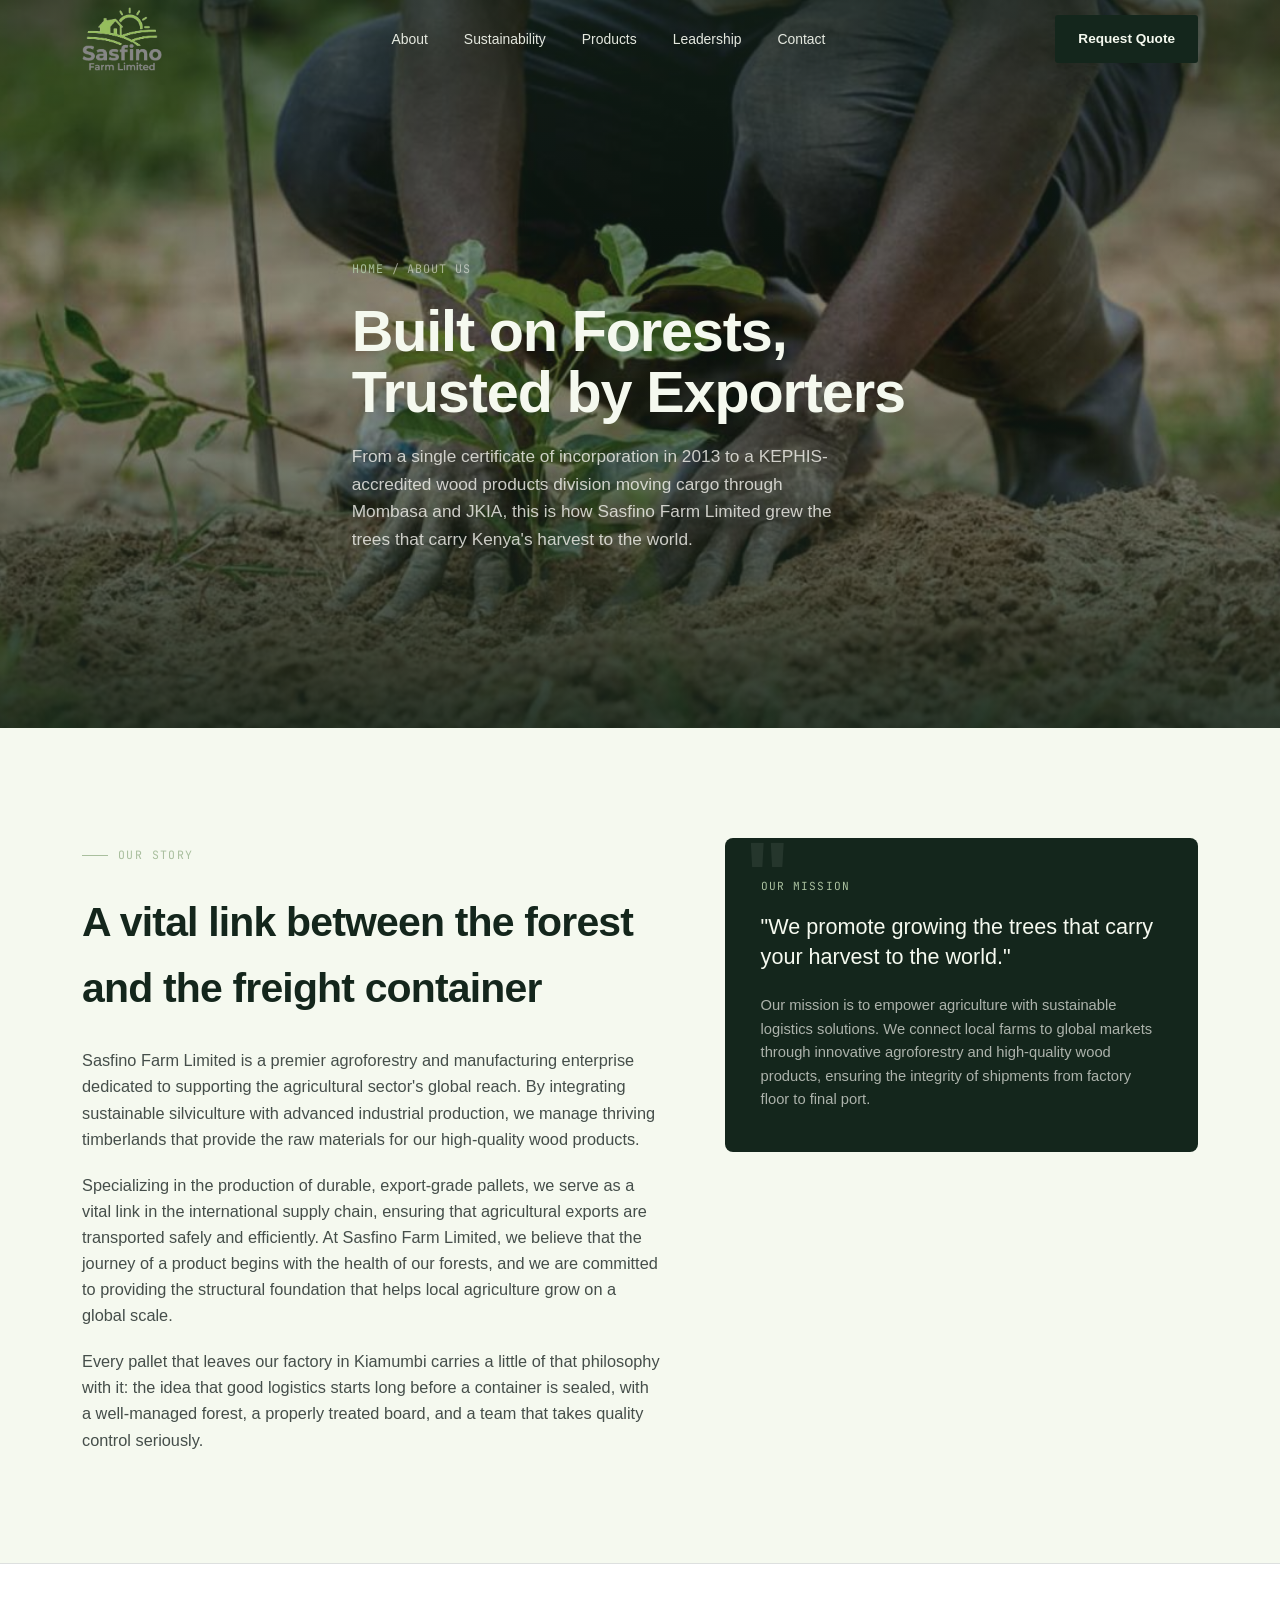
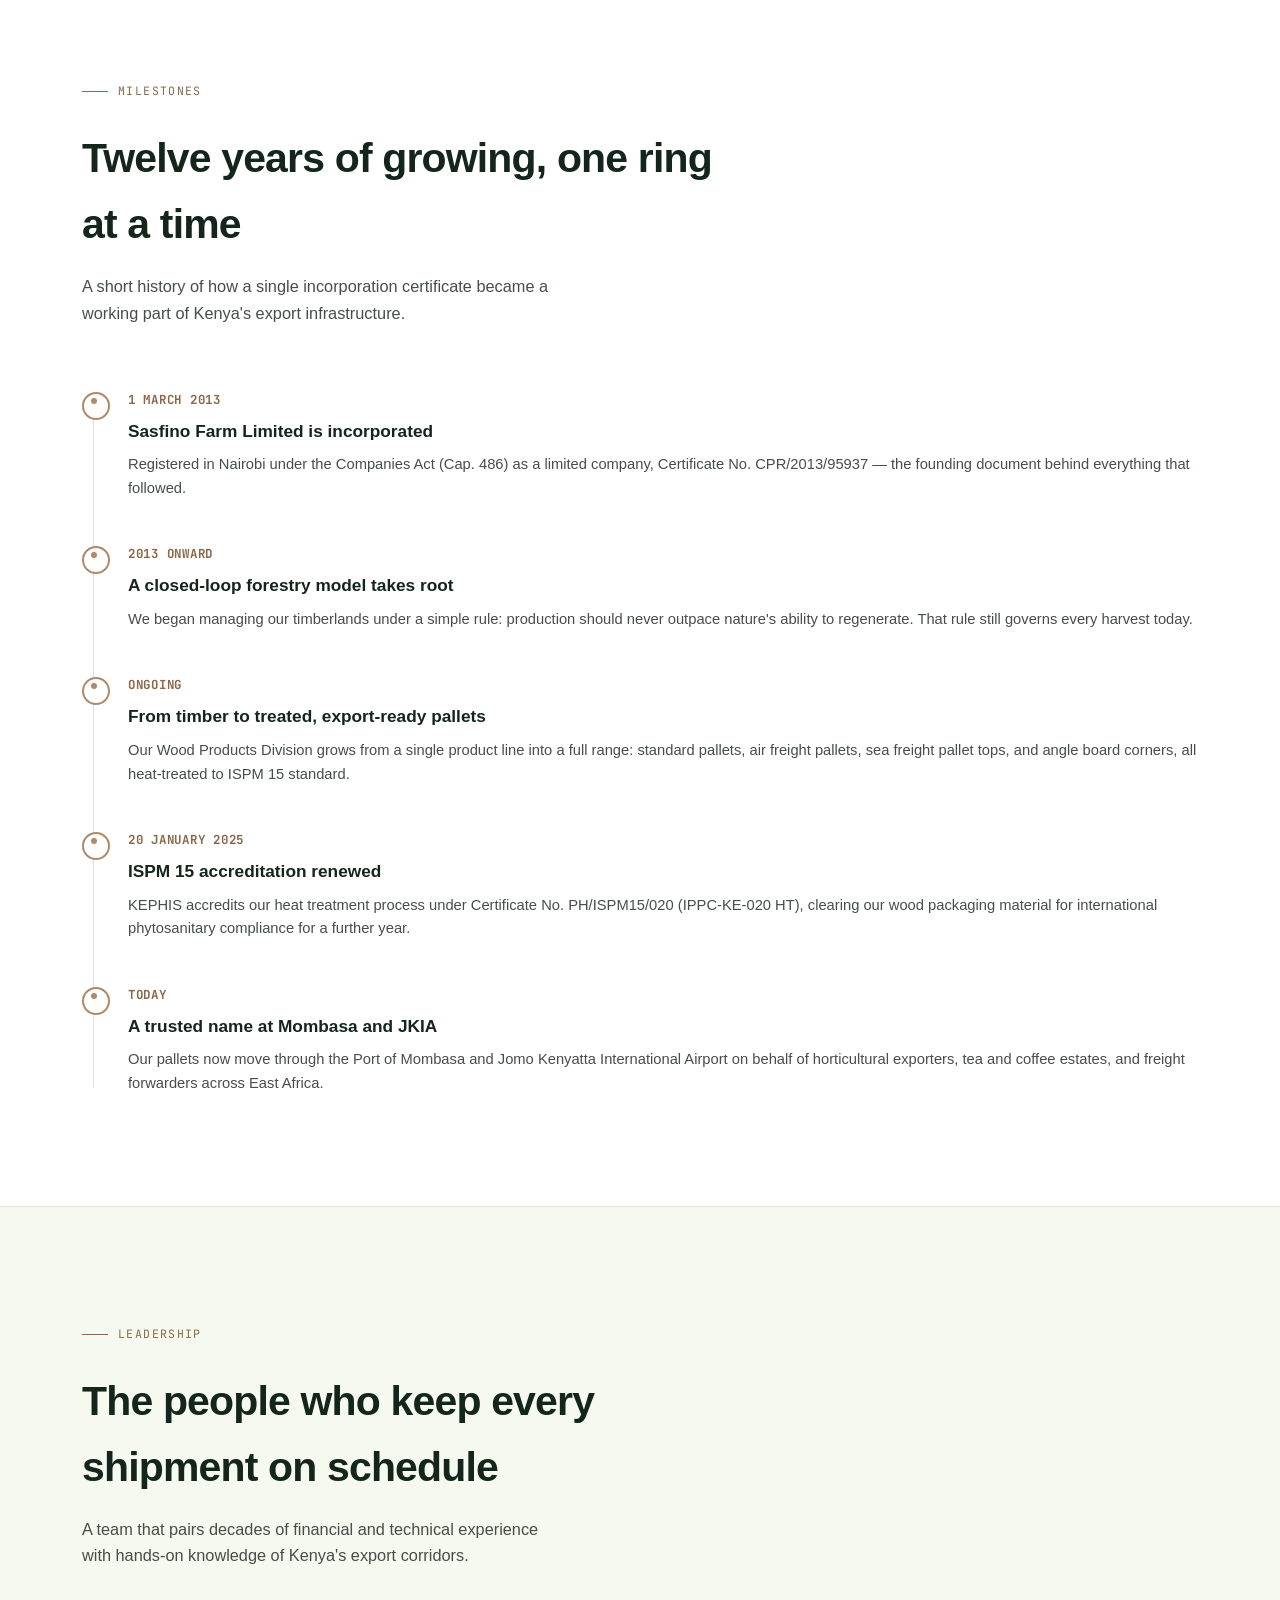
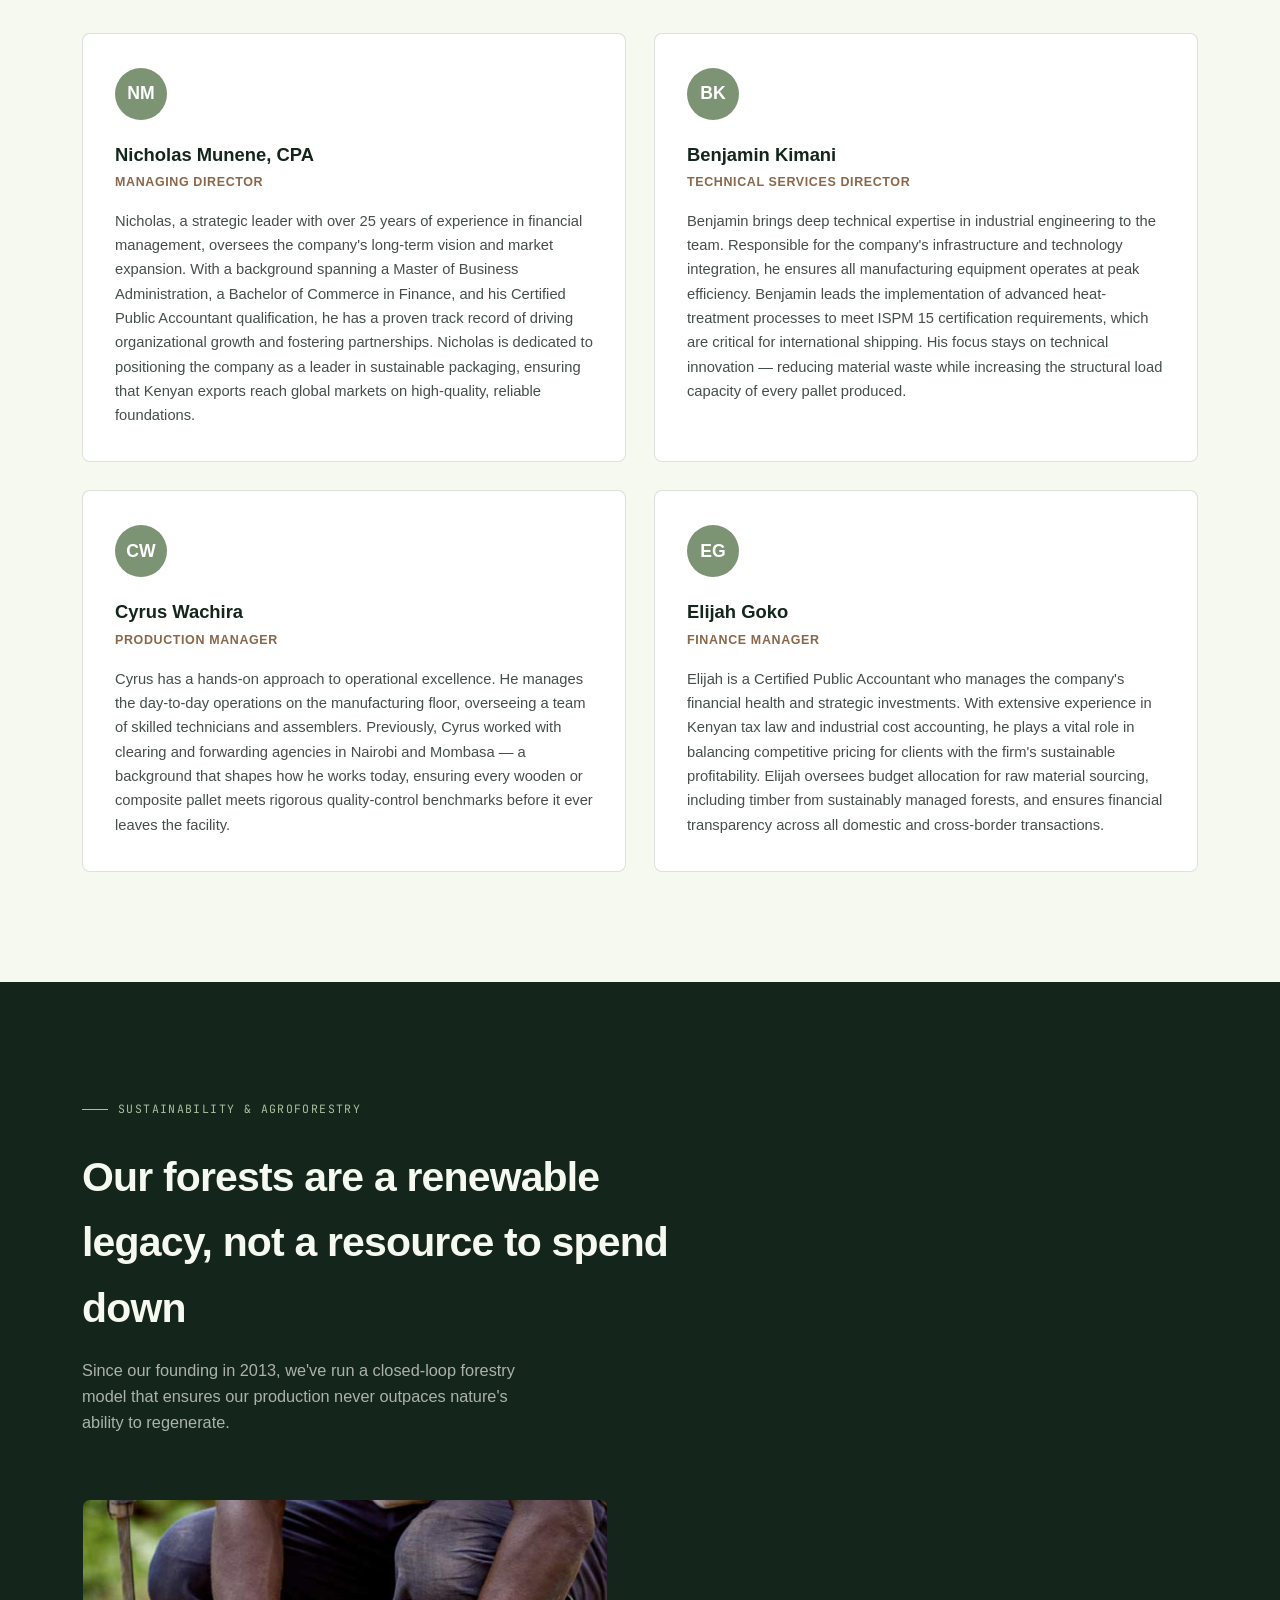
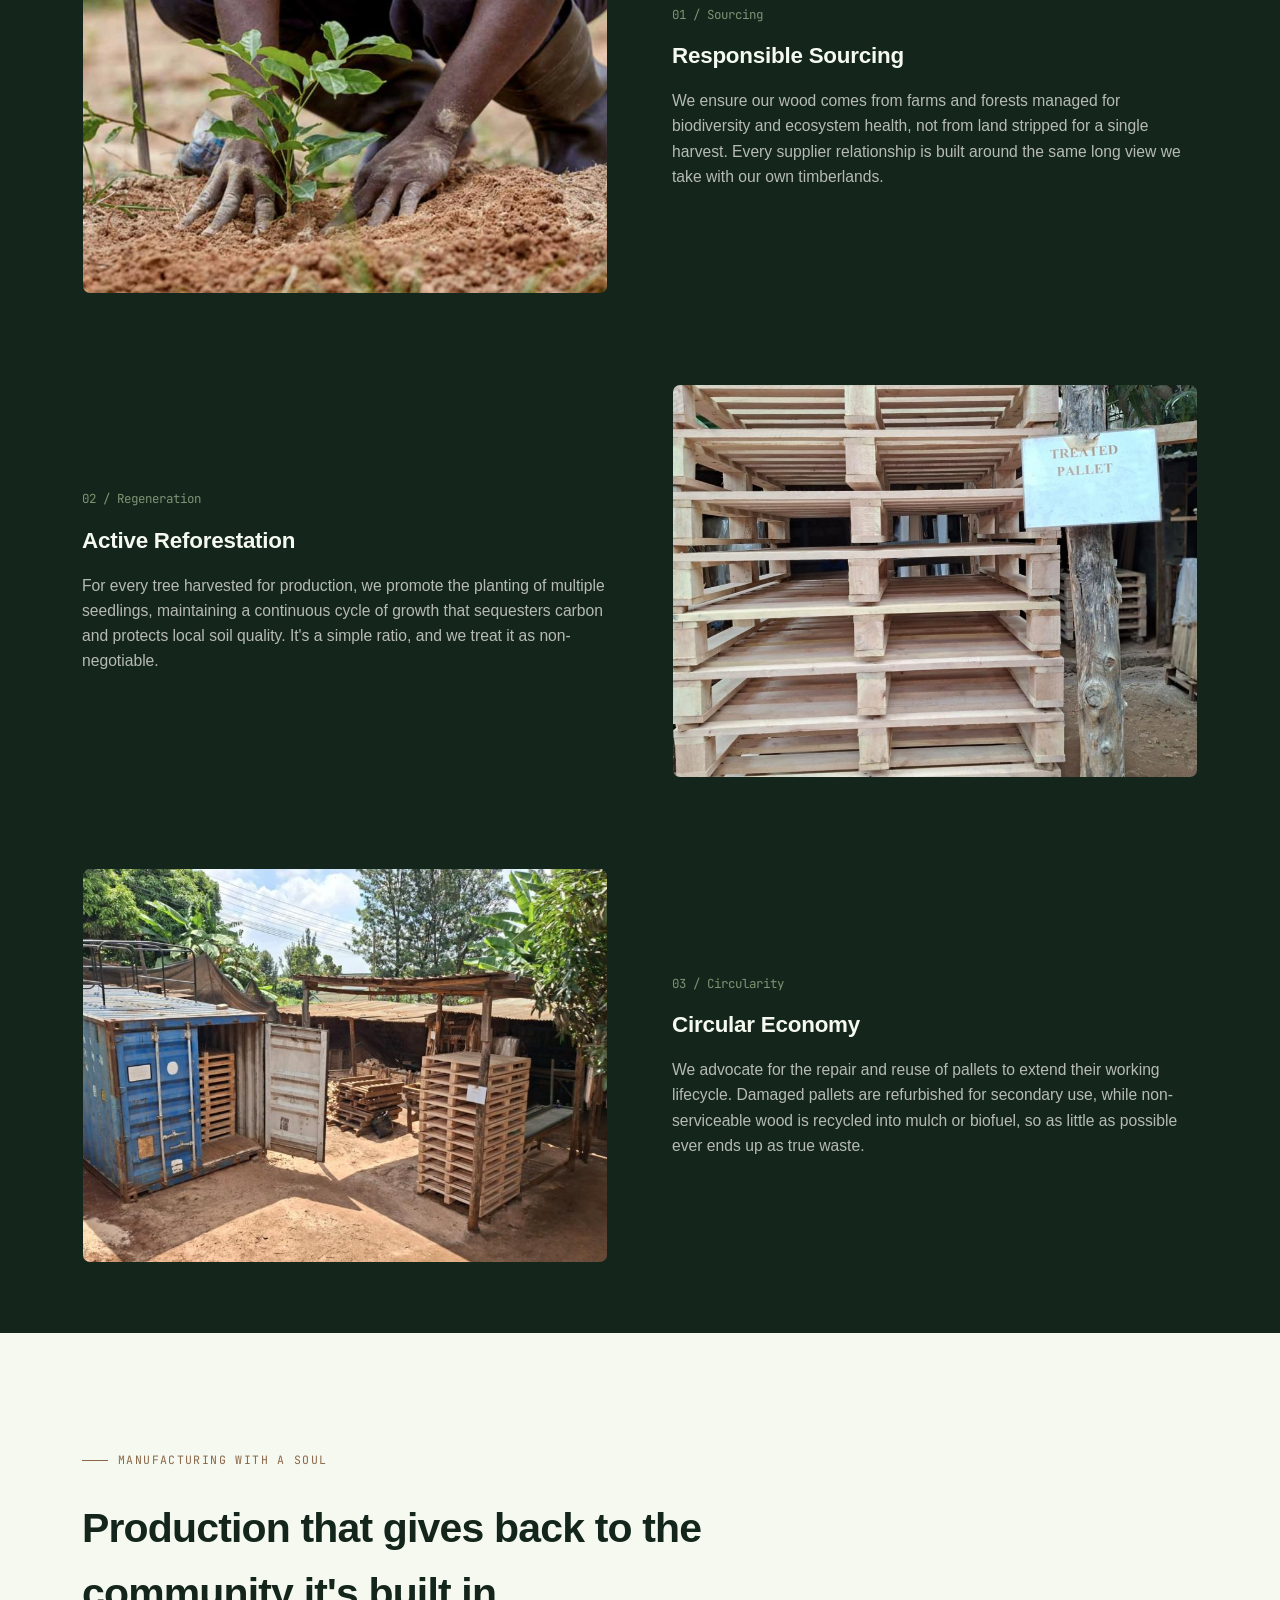
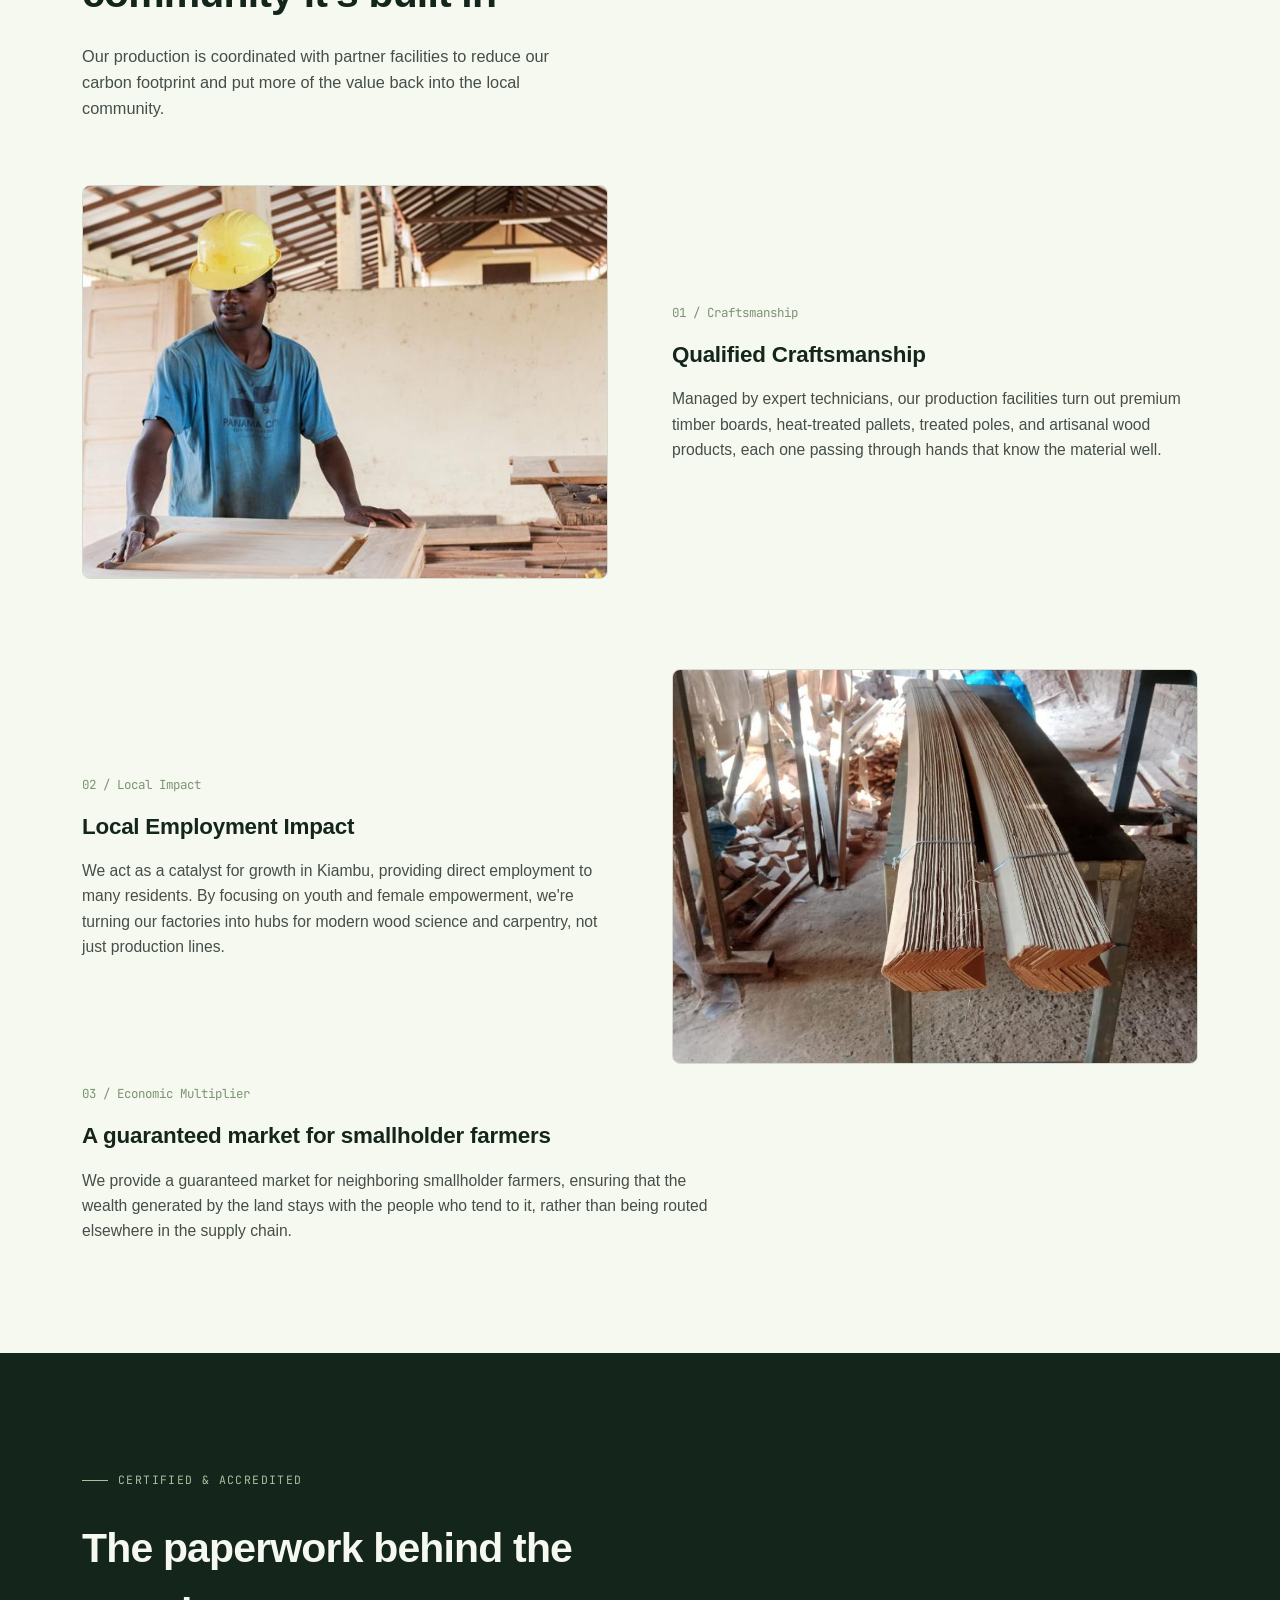
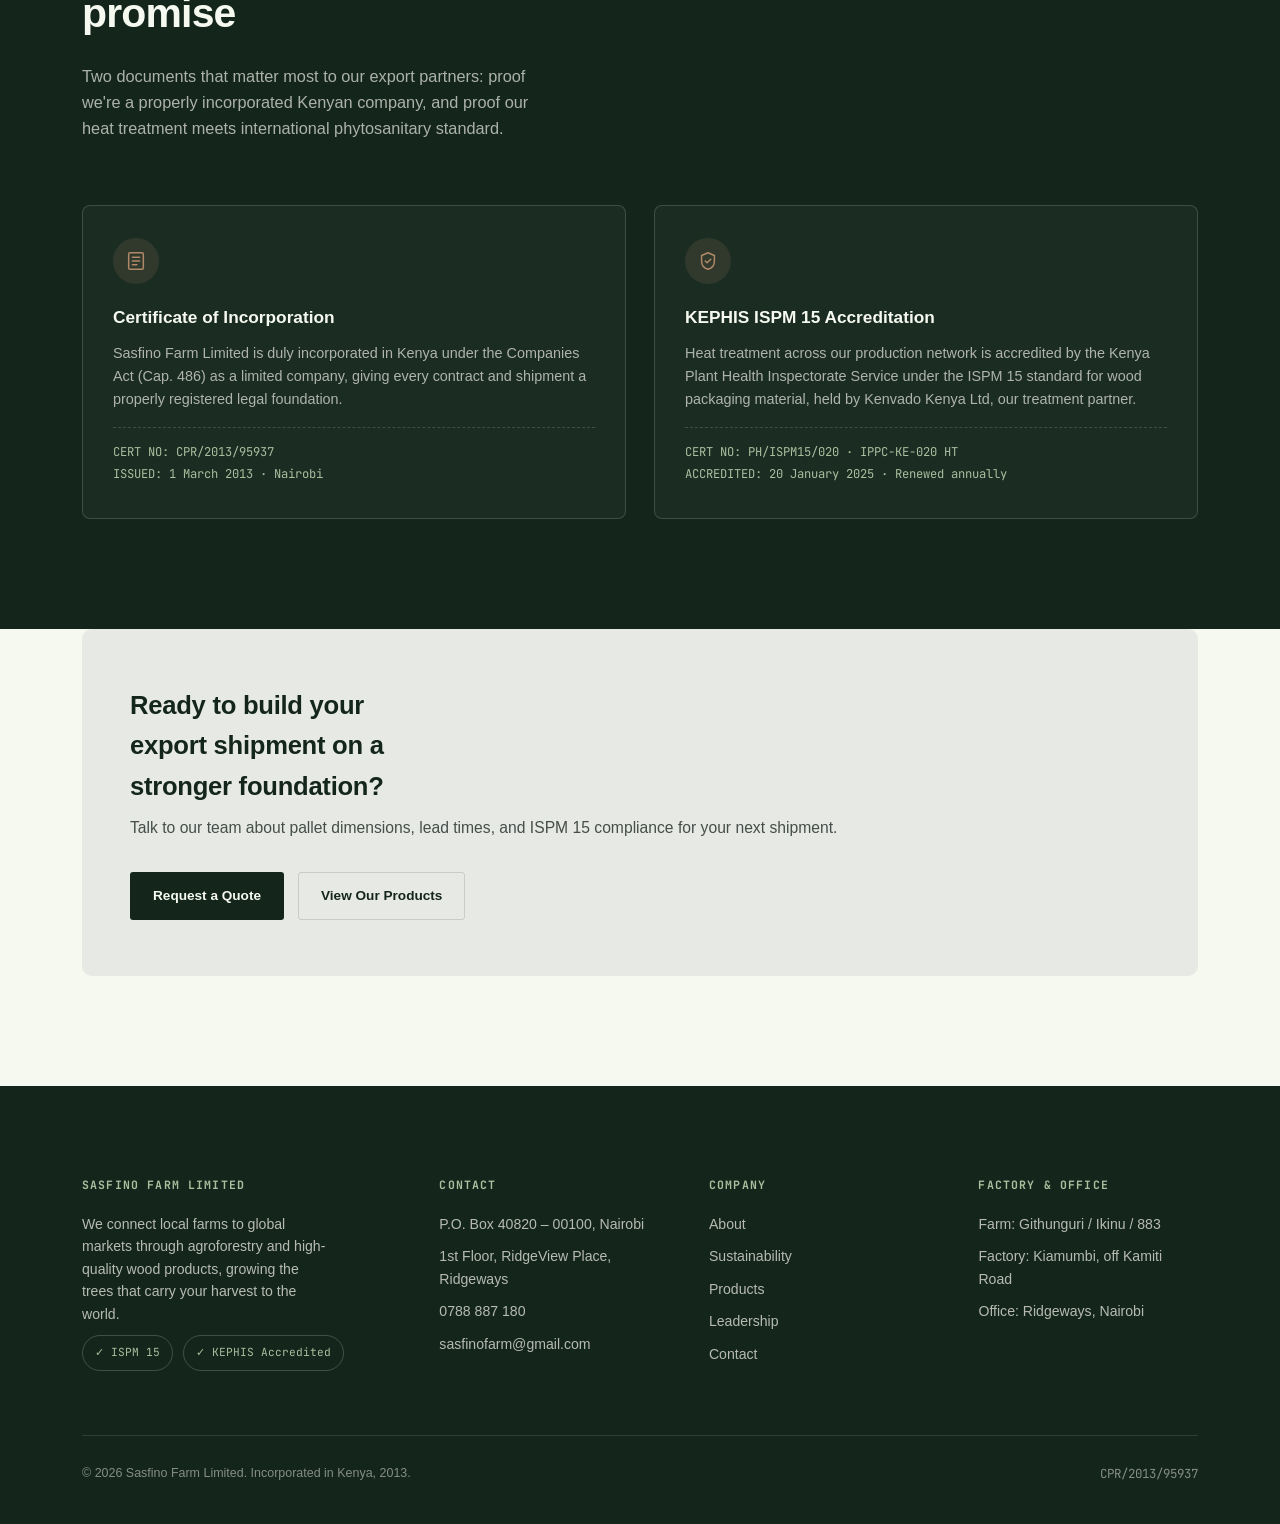
==== commit 113f070f: "Update banner image in about.html" ====
--- a/about.html
+++ b/about.html
@@ -28,7 +28,7 @@
 </header>
 
 <section class="page-banner">
-  <div class="banner-photo" style="background-image:url('slide-reforestation.jpg')"></div>
+  <div class="banner-photo" style="background-image:url('slide-reforestation_1.jpg')"></div>
   <div class="banner-overlay"></div>
   <div class="wrap">
     <div class="breadcrumb"><a href="index.html">Home</a> / About Us</div>
